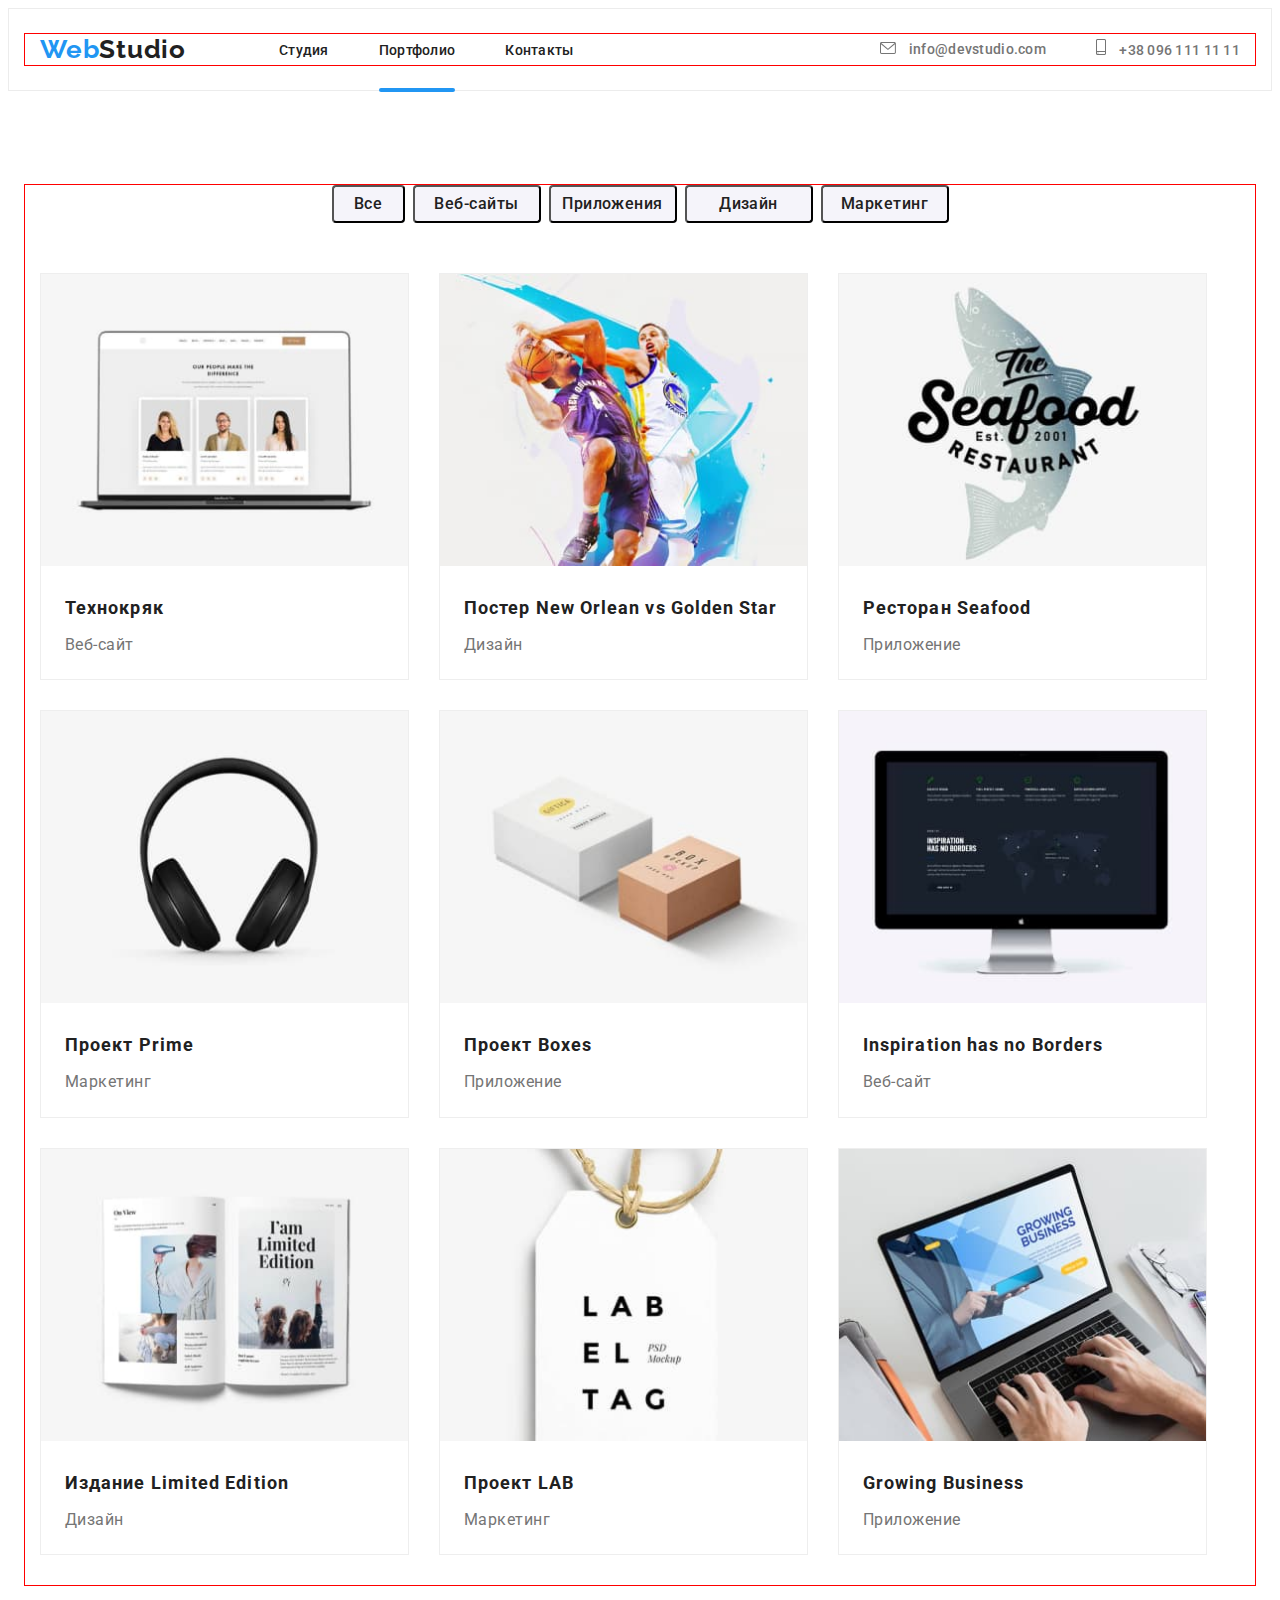
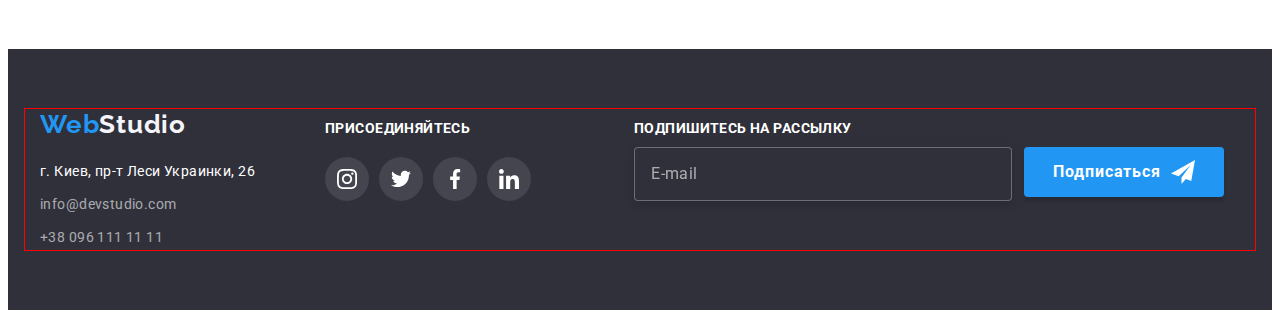
==== portfolio.html @ cf658482 "hw-8 begin" ====
<!DOCTYPE html>
<html lang="en">
<head>
    <meta charset="UTF-8">
    <meta http-equiv="X-UA-Compatible" content="IE=edge">
    <meta name="viewport" content="width=device-width, initial-scale=1.0">
    <link rel="preconnect" href="https://fonts.googleapis.com">
    <link rel="preconnect" href="https://fonts.gstatic.com" crossorigin>
    <link href="https://fonts.googleapis.com/css2?family=Raleway:wght@700&family=Roboto:wght@400;500;700;900&display=swap"
        rel="stylesheet" />
    <title>Document</title>
    <link rel="stylesheet" href="https://cdnjs.cloudflare.com/ajax/libs/modern-normalize/1.1.0/modern-normalize.min.css"
    integrity="sha512-wpPYUAdjBVSE4KJnH1VR1HeZfpl1ub8YT/NKx4PuQ5NmX2tKuGu6U/JRp5y+Y8XG2tV+wKQpNHVUX03MfMFn9Q=="
    crossorigin="anonymous" referrerpolicy="no-referrer" />
    <link rel="stylesheet" href="./css/styles.css">
    <link rel="stylesheet" href="./css/main.min.css"/>
</head>
<body>
<header class="header">
    <div class="container">
        <nav class="nav">
            <a href="" class="logo nav__logo link">Web<span class="logo__accent">Studio</span></a>
            <ul class="nav__list list">
                <li class="nav__item">
                    <a href="./index.html" class="nav__link link">Студия</a>
                </li>
                <li class="nav__item">
                    <a href="" class="nav__link current link">Портфолио</a>
                </li>
                <li class="nav__item">
                    <a href="" class="nav__link link">Контакты</a>
                </li>
            </ul>
        </nav>
        <div class="connect">
            <ul class="connect__list list">
                <li class="connect__item">
                    <a href="mailto:info@devstudio.com" class="connect__link link">
                        <svg class="connect__mail" width="16" height="12">
                            <use href="./images/symbol-defs.svg#icon-envelope"></use>
                        </svg>
                        info@devstudio.com
                    </a>
                </li>
                <li class="connect__item">
                    <a href="tel:+380961111111" class="connect__link link">
                        <svg class="connect__tel" width="10" height="16">
                            <use href="./images/symbol-defs.svg#icon-smartphone"></use>
                        </svg>
                        +38 096 111 11 11
                    </a>
                </li>
            </ul>
        </div>
    </div>
</header>
<main>
   <section class="portf">
       <div class="container">
       <ul class="portfolio-list-btn list">
        <li class="portfolio-item-btn">
            <button type="button" class="portfolio-btn-all btn">Все</button>
        </li>
        <li class="portfolio-item-btn">
            <button type="button" class="portfolio-btn btn">Веб-сайты</button>
        </li>
        <li class="portfolio-item-btn">
            <button type="button" class="portfolio-btn btn">Приложения</button>
        </li>
        <li class="portfolio-item-btn">
            <button type="button" class="portfolio-btn btn">Дизайн</button>
        </li>
        <li class="portfolio-item-btn">
            <button type="button" class="portfolio-btn btn">Маркетинг</button>
        </li>
       </ul>
       <ul class="portfolio-list list">
          <li class="portfolio-item">
            <div class="portfolio-top-wrap">
              <a href="./images/img_7.jpg">
                  <img src="./images/img_7.jpg" alt="Изображение людей на ноутбуке" width="367"/>
              </a>
              <p class="portfolio-top-text">
                Ресурс предлагает комплексные 
                предложения с разным уровнем
                функционала и сервисов. Все это 
                позволит посетителю получить
                исчерпывающие сведения 
                о компании или частном лице.
              </p>
            </div>
              <div class="portf-bottom-title">
              <h2 class="portfolio-text">Технокряк</h2>
              <p class="portfolio-bottom-text bottom-text">Веб-сайт</p>
            </div>
          </li>
          <li class="portfolio-item">
            <div class="portfolio-top-wrap">
              <a href="./images/img_8.jpg">
                  <img src="./images/img_8.jpg" alt="Баскетболисты в полете" width="367" />
              </a>
            <p class="portfolio-top-text">
                Ресурс предлагает комплексные
                предложения с разным уровнем
                функционала и сервисов. Все это
                позволит посетителю получить
                исчерпывающие сведения
                о компании или частном лице.
            </p>
            </div>
              <div class="portf-bottom-title">
              <h2 class="portfolio-text text">Постер New Orlean vs Golden Star</h2>
              <p class="portfolio-bottom-text bottom-text">Дизайн</p>
              </div>
          </li>
        <li class="portfolio-item">
            <div class="portfolio-top-wrap">
            <a href="./images/img_9.jpg">
                <img src="./images/img_9.jpg" alt="Логотип ресторана" width="367" />
            </a>
            <p class="portfolio-top-text">
                Ресурс предлагает комплексные
                предложения с разным уровнем
                функционала и сервисов. Все это
                позволит посетителю получить
                исчерпывающие сведения
                о компании или частном лице.
            </p>
            </div>
            <div class="portf-bottom-title">
            <h2 class="portfolio-text text">Ресторан Seafood</h2>
            <p class="portfolio-bottom-text bottom-text">Приложение</p>
            </div>
        </li>
        <li class="portfolio-item">
            <div class="portfolio-top-wrap">
            <a href="./images/img_10.jpg">
                <img src="./images/img_10.jpg" alt="Черные наушники" width="367" />
            </a>
            <p class="portfolio-top-text">
                Ресурс предлагает комплексные
                предложения с разным уровнем
                функционала и сервисов. Все это
                позволит посетителю получить
                исчерпывающие сведения
                о компании или частном лице.
            </p>
            </div>
            <div class="portf-bottom-title">
            <h2 class="portfolio-text text">Проект Prime</h2>
            <p class="portfolio-bottom-text bottom-text">Маркетинг</p>
            </div>
        </li>
        <li class="portfolio-item">
            <div class="portfolio-top-wrap">
            <a href="./images/img_11.jpg">
                <img src="./images/img_11.jpg" alt="Две коробки" width="367" />
            </a>
            <p class="portfolio-top-text">
                Ресурс предлагает комплексные
                предложения с разным уровнем
                функционала и сервисов. Все это
                позволит посетителю получить
                исчерпывающие сведения
                о компании или частном лице.
            </p>
            </div>
            <div class="portf-bottom-title">
            <h2 class="portfolio-text text">Проект Boxes</h2>
            <p class="portfolio-bottom-text bottom-text">Приложение</p>
            </div>
        </li>
        <li class="portfolio-item">
            <div class="portfolio-top-wrap">
            <a href="./images/img_12.jpg">
                <img src="./images/img_12.jpg" alt="Включенный монитор компьютера" width="367" />
            </a>
            <p class="portfolio-top-text">
                Ресурс предлагает комплексные
                предложения с разным уровнем
                функционала и сервисов. Все это
                позволит посетителю получить
                исчерпывающие сведения
                о компании или частном лице.
            </p>
            </div>
            <div class="portf-bottom-title">
            <h2 class="portfolio-text text">Inspiration has no Borders</h2>
            <p class="portfolio-bottom-text bottom-text">Веб-сайт</p>
            </div>
        </li>
        <li class="portfolio-item">
            <div class="portfolio-top-wrap">
            <a href="./images/img_13.jpg">
                <img src="./images/img_13.jpg" alt="Открытый журнал" width="367" />
            </a>
            <p class="portfolio-top-text">
                Ресурс предлагает комплексные
                предложения с разным уровнем
                функционала и сервисов. Все это
                позволит посетителю получить
                исчерпывающие сведения
                о компании или частном лице.
            </p>
            </div>
            <div class="portf-bottom-title">
            <h2 class="portfolio-text text">Издание Limited Edition</h2>
            <p class="portfolio-bottom-text bottom-text">Дизайн</p>
            </div>
        </li>
        <li class="portfolio-item">
            <div class="portfolio-top-wrap">
            <a href="./images/img_14.jpg">
                <img src="./images/img_14.jpg" alt="Белый стикер" width="367" />
            </a>
            <p class="portfolio-top-text">
                Ресурс предлагает комплексные
                предложения с разным уровнем
                функционала и сервисов. Все это
                позволит посетителю получить
                исчерпывающие сведения
                о компании или частном лице.
            </p>
            </div>
            <div class="portf-bottom-title">
            <h2 class="portfolio-text text">Проект LAB</h2>
            <p class="portfolio-bottom-text bottom-text">Маркетинг</p>
            </div>
        </li>
        <li class="portfolio-item">
            <div class="portfolio-top-wrap">
            <a href="./images/img_15.jpg">
                <img src="./images/img_15.jpg" alt="Человек работает на ноутбуке" width="367" />
            </a>
            <p class="portfolio-top-text">
                Ресурс предлагает комплексные
                предложения с разным уровнем
                функционала и сервисов. Все это
                позволит посетителю получить
                исчерпывающие сведения
                о компании или частном лице.
            </p>
            </div>
            <div class="portf-bottom-title">
            <h2 class="portfolio-text text">Growing Business</h2>
            <p class="portfolio-bottom-text bottom-text">Приложение</p>
            </div>
        </li>
       </ul>
    </div>
   </section>
   </main>
<footer class="footer">
    <div class="container footer-box">
        <div class="">
            <p><a href="" class="footer-logo link">Web<span class="footer-logo-accent">Studio</span></a></p>
            <address>
                <ul class="footer-list list">
                    <li class="item-footer-adress"><a href="https://goo.gl/maps/q3abTTobCWLt5fVt5" target="_blank"
                            rel="noopener nofollow noreferrer" class="footer-adress link">г. Киев, пр-т Леси Украинки,
                            26</a></li>
                    <li class="item-footer-mail"><a href="mailto:info@devstudio.com"
                            class="footer-mail link">info@devstudio.com</a></li>
                    <li class="item-footer-mail"><a href="tel:+380961111111" class="footer-tel link">+38 096 111 11
                            11</a></li>
                </ul>
            </address>
         </div>
        <div class="footer-connect">
            <p class="connect-title">Присоединяйтесь</p>
            <ul class="connect-soc-list list">
                <li class="connect-soc-item">
                    <a href="" class="connect-soc-link link">
                        <svg class="connect-soc-icon" width="20" height="20">
                            <use href="./images/symbol-defs.svg#icon-instagram"></use>
                        </svg>
                    </a>
                </li>
                <li class="connect-soc-item">
                    <a href="" class="connect-soc-link link">
                        <svg class="connect-soc-icon" width="20" height="20">
                            <use href="./images/symbol-defs.svg#icon-twitter"></use>
                        </svg>
                    </a>
                </li>
                <li class="connect-soc-item">
                    <a href="" class="connect-soc-link link">
                        <svg class="connect-soc-icon" width="20" height="20">
                            <use href="./images/symbol-defs.svg#icon-facebook"></use>
                        </svg>
                    </a>
                </li>
                <li class="connect-soc-item">
                    <a href="" class="connect-soc-link link">
                        <svg class="connect-soc-icon" width="20" height="20">
                            <use href="./images/symbol-defs.svg#icon-linkedin"></use>
                        </svg>
                    </a>
                </li>
            </ul>
        </div>
        <div class="footer-mailing">
            <p class="footer-mailing-title">Подпишитесь на рассылку</p>
            <div class="footer-mailing-input">
                <input type="email" name="user-email" class="footer-input" placeholder="E-mail" required />
                <button type="submit" class="footer-btn">
                    Подписаться
                    <svg class="footer-send-icon" width="24" height="24">
                        <use href="./images/symbol-defs.svg#icon-icon-send"></use>
                    </svg>
                </button>
            </div>
        </div>
</footer>
</body>
</html>
---- css/styles.css ----
/*-----------------HEADER---------------*/








/*-----------------HERO---------------*/





/*-----------------PEC---------------*/



/*-----------------WORK---------------*/




/*-----------------TEAM---------------*/



/*-----------------FOOTER---------------*/


/*-----------------PORTFOLIO---------------*/




/*-----------------CLIENTS---------------*/



/*-----------------BACKDROP---------------*/
---- css/main.min.css ----
:root{--accent-color: #2196F3;--accent-background-color: #2F303A;--timing-function: cubic-bezier(0.4, 0, 0.2, 1)}p,h1,h2,h3,h4,h5,h6{margin:0}ul,ol{margin:0;padding-left:0}button{cursor:pointer}body{font-family:"Roboto",sans-serif;background-color:#fff}.list{list-style:none}.link{text-decoration:none}.visually-hidden{position:absolute;white-space:nowrap;width:1px;height:1px;overflow:hidden;border:0;padding:0;clip:rect(0 0 0 0);clip-path:inset(50%);margin:-1px}.container{width:1200px;margin:0 auto;padding-left:15px;padding-right:15px;outline:1px solid red}.title{font-weight:700;font-size:36px;line-height:1.16;text-align:center;letter-spacing:.03em;color:#212121}.btn{font-family:inherit;font-weight:500;font-size:16px;line-height:1.62;text-align:center;letter-spacing:.03em;cursor:pointer}.bottom-text{font-weight:400;letter-spacing:.03em;color:#757575}.soc__list{display:flex;justify-content:center}.soc__item{width:44px;height:44px;margin-right:10px}.soc__item:last-child{margin-right:0px}.soc__link{width:100%;height:100%;background-color:#fff;border-radius:50%;display:flex;align-items:center;justify-content:center;transition-property:background-color;transition-duration:250ms;transition-timing-function:var(--timing-function);transition-delay:0}.soc__icon{fill:#afb1b8;transition-property:fill;transition-duration:250ms;transition-timing-function:var(--timing-function);transition-delay:0}.soc__link:hover,.soc__link:focus{background-color:#2196f3}.soc__link:hover .soc__icon,.soc__link:focus .soc__icon{fill:#fff}.backdrop{width:100%;height:100%;position:fixed;top:0;background-color:rgba(25,38,28,.4);transition:opacity 500ms,visibility 500ms}.backdrop.is-hidden .modal{transform:translate(-50%, -50%) scale(0) rotate(180deg)}.modal{width:528px;min-height:581px;background:#fff;box-shadow:0px 1px 3px rgba(0,0,0,.12),0px 1px 1px rgba(0,0,0,.14),0px 2px 1px rgba(0,0,0,.2);border-radius:4px;position:absolute;left:50%;top:50%;transform:translate(-50%, -50%) scale(1) rotate(0);transition:transform 500ms;padding:40px}.modal-close-btn{width:30px;height:30px;background-color:rgba(0,0,0,0);border:1px solid #999;border-radius:50%;position:absolute;top:8px;right:8px;display:flex;align-items:center;justify-content:center;padding:0}.modal-btn-icon:hover{fill:#2196f3}.is-hidden{visibility:hidden;opacity:0;pointer-events:none}.no-scroll{overflow:hidden}.modal-title{font-weight:700;font-size:20px;line-height:1.15;text-align:center;letter-spacing:.03em;color:#212121;margin-bottom:12px}.modal-input{width:100%;height:40px;border:1px solid rgba(33,33,33,.2);border-radius:4px;cursor:pointer;padding-left:42px;transition-property:border-color;transition-duration:250ms;transition-timing-function:var(--timing-function);transition-delay:0}.modal-field{margin-bottom:10px}.modal-input:hover,.modal-input:focus{border-color:#2196f3}.input-wrap{position:relative}.modal-icon{position:absolute;left:12px;top:50%;transform:translateY(-50%);transition-property:fill;transition-duration:250ms;transition-timing-function:var(--timing-function);transition-delay:0}.modal-icon:hover,.modal-icon:focus{fill:#2196f3}.modal-input:hover+.modal-icon,.modal-input:focus+.modal-icon{fill:#2196f3}.modal-label{font-weight:400;font-size:12px;line-height:1.16;letter-spacing:.01em;color:#757575;margin-bottom:4px;display:block}.modal-text{width:100%;height:120px;border:1px solid rgba(33,33,33,.2);border-radius:4px;resize:none;margin-bottom:4px;cursor:pointer;padding-top:12px;padding-left:16px;transition-property:border-color;transition-duration:250ms;transition-timing-function:var(--timing-function);transition-delay:0}.modal-text:hover,.modal-text:focus{border-color:#2196f3}.modal-text::placeholder{font-weight:400;font-size:12px;line-height:1.16;letter-spacing:.01em;color:rgba(117,117,117,.5)}.modal-field-check{margin-top:10px}.check-text{font-family:"Roboto";font-style:normal;font-weight:400;font-size:14px;line-height:1.71;letter-spacing:.03em;color:#757575;display:flex;justify-content:center;align-items:center;margin-top:10px}.check-text span{width:16px;height:15px;border:2px solid #212121;border-radius:3px;margin-right:7px;display:flex;align-items:center;justify-content:center}.check-icon{fill:rgba(0,0,0,0)}.modal-check:checked+.check-text span{background-color:var(--accent-color);border:none}.modal-check:checked+.check-text .check-icon{fill:#fff}.checkbox-link{margin-left:5px;color:var(--accent-color)}.modal-btn{width:200px;height:50px;font-weight:700;font-size:16px;line-height:30px;display:flex;justify-content:center;align-items:center;text-align:center;letter-spacing:.06em;color:#fff;background:#2196f3;box-shadow:0px 4px 4px rgba(0,0,0,.15);border-radius:4px;border:none;cursor:pointer;margin-left:125px;margin-top:30px;transition-property:background,box-shadow,border-radius;transition-duration:250ms;transition-timing-function:var(--timing-function);transition-delay:0}.modal-btn:hover,.modal-btn:focus{background:#188ce8;box-shadow:0px 4px 4px rgba(0,0,0,.15);border-radius:4px}.header{background-color:#fff;padding-top:25px;padding-bottom:25px;border:1px solid #ececec}.header .container{display:flex;align-items:center}.nav{display:flex;align-items:center}.nav__list{display:flex}.connect__list{display:flex}.nav__logo{font-family:"Raleway";font-weight:700;font-size:26px;line-height:1.19;letter-spacing:.03em;color:var(--accent-color);margin-right:93px}.logo__accent{color:#212121}.nav__link{font-weight:500;font-size:14px;line-height:1.14;letter-spacing:.02em;color:#212121;position:relative;transition-property:color;transition-duration:250ms;transition-timing-function:var(--timing-function);transition-delay:0}.nav__link.current::after{content:"";position:absolute;width:100%;height:4px;background-color:var(--accent-color);border-radius:2px;left:0;bottom:-34px}.nav__item:not(:last-child){margin-right:50px}.nav__item{transition-property:fill;transition-duration:250ms;transition-timing-function:var(--timing-function);transition-delay:0}.connect__item:not(:last-child){margin-right:50px}.connect__item{justify-content:center;transition-property:fill;transition-duration:250ms;transition-timing-function:var(--timing-function);transition-delay:0}.connect{margin-left:auto}.connect__link{font-weight:500;font-size:14px;line-height:1.14;letter-spacing:.02em;color:#757575;transition-property:color;transition-duration:250ms;transition-timing-function:var(--timing-function);transition-delay:0}.connect__mail{fill:currentColor}.connect__tel{fill:currentColor}.nav__link:hover,.nav__link:focus{color:var(--accent-color)}.connect__mail:hover,.connect__mail:focus{color:var(--accent-color)}.nav__item:hover .connect__mail,.nav__item:focus .connect__mail{fill:var(--accent-color)}.connect__link:hover,.connect__link:focus{color:var(--accent-color)}.nav__item:hover .connect__tel,.nav__item:focus .connect__tel{fill:var(--accent-color)}.connect__mail{width:16px;height:12px;background-color:#fff;display:inline-block;justify-content:center;align-items:center;margin-right:10px;transition-property:fill;transition-duration:250ms;transition-timing-function:var(--timing-function);transition-delay:0}.connect__tel{width:10px;height:16px;background-color:#fff;display:inline-block;justify-content:center;align-items:center;margin-right:10px;transition-property:fill;transition-duration:250ms;transition-timing-function:var(--timing-function);transition-delay:0}.hero{background-color:var(--accent-background-color);background-image:linear-gradient(rgba(47, 48, 58, 0.4), rgba(47, 48, 58, 0.4)),url(../images/hero-bg.jpg);background-repeat:no-repeat;background-position:center;background-size:cover;padding-top:200px;padding-bottom:210px;align-items:center;justify-content:center}.hero-title{font-weight:900;font-size:44px;line-height:1.36;text-align:center;letter-spacing:.06em;text-transform:uppercase;width:696px;color:#fff;margin:0 auto}.hero-btn{width:200px;height:50px;font-family:inherit;font-weight:700;font-size:16px;line-height:1.87;display:flex;justify-content:center;align-items:center;text-align:center;letter-spacing:.06em;color:#fff;background:#2196f3;box-shadow:0px 4px 4px rgba(0,0,0,.15);border-radius:4px;cursor:pointer;margin-top:30px;margin-left:500px;transition-property:background,box-shadow,border-radius;transition-duration:250ms;transition-timing-function:var(--timing-function);transition-delay:0}.hero-btn:hover,.hero-btn:focus{background:#188ce8;box-shadow:0px 4px 4px rgba(0,0,0,.15);border-radius:4px}.pec-text{font-weight:700;font-size:14px;line-height:1.14;letter-spacing:.03em;text-transform:uppercase;color:var(--contet-title-color)}.pec{padding-top:94px;padding-bottom:47px}.pec-list{display:flex}.pec-bottom-text{font-size:14px;line-height:1.71;padding-top:10px}.pec-item:not(:last-child){margin-right:30px}.pec-item::before{display:block;content:"";height:120px;outline:1px solid red;background:#f5f4fa;border-radius:4px;background-repeat:no-repeat;background-position:center;margin-bottom:30px}.pec-icon-antenna::before{background-image:url(../images/antenna-pec.svg)}.pec-icon-clock::before{background-image:url(../images/clock-pec.svg)}.pec-icon-diagram::before{background-image:url(../images/diagram-pec.svg)}.pec-icon-astronaut::before{background-image:url(../images/astronaut-pec.svg)}.bottom-text{width:270px}.work{padding-top:47px;padding-bottom:94px}.work-list{margin-top:50px;display:flex}.work-item:not(:last-child){margin-right:30px}.work-img-text{position:relative;overflow:hidden;width:100%}.work-bottom-text{position:absolute;width:100%;height:70px;bottom:4px;font-weight:700;font-size:14px;line-height:1,14;text-align:center;letter-spacing:.03em;text-transform:uppercase;padding-top:27px;padding-bottom:27px;color:#fff;background-color:rgba(47,48,58,.8)}.team{background-color:#f5f4fa;padding-top:94px;padding-bottom:94px}.team__title{margin-bottom:50px}.team__list{display:flex;margin-left:-30px}.team__item{flex-basis:calc(25% - 30px);margin-left:30px;background-color:#fff;box-shadow:0px 1px 3px rgba(0,0,0,.12),0px 1px 1px rgba(0,0,0,.14),0px 2px 1px rgba(0,0,0,.2);border-radius:0px 0px 4px 4px}.managers{padding-top:30px;padding-bottom:30px}.managers__name{font-weight:500;font-size:16px;line-height:1.18;text-align:center;letter-spacing:.03em;color:#212121}.managers__position{font-weight:400;letter-spacing:.03em;color:#757575;font-size:16px;line-height:1.18;text-align:center;margin-top:10px;margin-bottom:16px}.footer{background-color:var(--accent-background-color);font-style:normal;padding-top:60px;padding-bottom:60px;display:flex}.footer-box{display:inline-flex}.footer-connect{margin-left:70px;margin-top:12px}.footer-logo{font-family:"Raleway";font-weight:700;font-size:26px;line-height:1.19;letter-spacing:.03em;color:var(--accent-color)}.footer-list{margin-top:20px}.footer-adress{font-style:normal;font-weight:400;font-size:14px;line-height:1.71;letter-spacing:.03em;margin-bottom:9px;color:#fff;transition-property:color;transition-duration:250ms;transition-timing-function:var(--timing-function);transition-delay:0}.footer-adress:hover,.footer-adress:focus{color:var(--accent-color)}.footer-mail{font-style:normal;font-weight:400;font-size:14px;line-height:1.71;letter-spacing:.03em;color:rgba(255,255,255,.6);transition-property:color;transition-duration:250ms;transition-timing-function:var(--timing-function);transition-delay:0}.footer-mail:hover,.footer-mail:focus{color:var(--accent-color)}.footer-tel{font-style:normal;font-weight:400;font-size:14px;line-height:1.71;letter-spacing:.03em;color:rgba(255,255,255,.6);transition-property:color;transition-duration:250ms;transition-timing-function:var(--timing-function);transition-delay:0}.footer-tel:hover,.footer-tel:focus{color:var(--accent-color)}.footer-logo-accent{color:#f5f4fa}.item-footer-mail{margin-top:9px}.item-footer-tel{margin-top:9px}.connect-soc-list{display:flex}.connect-soc-item{width:44px;height:44px;margin-right:10px}.connect-soc-item:last-child{margin-right:10px}.connect-soc-link{width:100%;height:100%;background-color:rgba(255,255,255,.1);border-radius:50%;display:flex;align-items:center;justify-content:center;transition-property:background-color;transition-duration:250ms;transition-timing-function:var(--timing-function);transition-delay:0}.connect-soc-link:hover,.connect-soc-link:focus{background-color:#2196f3}.connect-soc-link:hover .connect-soc-icon,.connect-soc-link:hover .connect-soc-icon,.connect-soc-link:focus .connect-soc-icon,.connect-soc-link:focus .connect-soc-icon{fill:#fff}.connect-soc-icon{fill:#fff;transition-property:fill;transition-duration:250ms;transition-timing-function:var(--timing-function);transition-delay:0}.connect-soc{padding-top:72px;padding-bottom:100px}.connect-soc-list{margin-top:20px}.connect-title{font-weight:700;font-size:14px;line-height:1.14;letter-spacing:.03em;text-transform:uppercase;color:#fff}.footer-mailing{padding-top:12px;padding-left:93px}.footer-mailing-title{font-style:normal;font-weight:700;font-size:14px;line-height:1.14;letter-spacing:.03em;text-transform:uppercase;color:#fff}.footer-mailing-input{display:flex}.footer-input{width:358px;height:50px;border:1px solid rgba(255,255,255,.3);filter:drop-shadow(0px 4px 4px rgba(0, 0, 0, 0.15));border-radius:4px;color:#fff;margin-top:10px;padding-left:16px;background-color:#2f303a;cursor:pointer}.footer-input::placeholder{font-family:"Roboto";font-style:normal;font-weight:400;font-size:16px;line-height:1.25;display:flex;align-items:center;letter-spacing:.03em;color:rgba(255,255,255,.6)}.footer-btn{width:200px;height:50px;background:#2196f3;box-shadow:0px 4px 4px rgba(0,0,0,.15);border-radius:4px;border:none;margin-top:10px;margin-left:12px;font-family:"Roboto";font-style:normal;font-weight:700;font-size:16px;line-height:1.88;display:flex;align-items:center;text-align:center;justify-content:center;letter-spacing:.06em;color:#fff;transition-property:background,box-shadow,border-radius;transition-duration:250ms;transition-timing-function:var(--timing-function);transition-delay:0}.footer-btn:hover,.footer-btn:focus{background:#188ce8;box-shadow:0px 4px 4px rgba(0,0,0,.15);border-radius:4px}.footer-send-icon{margin-left:10px}.portf{padding-top:94px;padding-bottom:94px}.portfolio-list-btn{display:flex;justify-content:center}.portfolio-item-btn:not(:last-child){margin-right:8px}.portfolio-list{margin-top:50px}.portfolio-list{display:flex;flex-wrap:wrap;margin-left:-30px;margin-bottom:-30px}.portfolio-item{background:#fff;border:1px solid #eee;flex-basis:calc(11.1111111111% - 30px);margin-left:30px;margin-bottom:30px;transition-property:box-shadow;transition-duration:250ms;transition-timing-function:var(--timing-function);transition-delay:0}.portfolio-top-wrap{position:relative;overflow:hidden}.portfolio-top-text{position:absolute;top:0%;font-style:normal;font-weight:400;font-size:18px;line-height:1.55;height:100%;letter-spacing:.03em;color:#fff;background-color:rgba(33,150,243,.9);padding-top:63px;padding-right:24px;padding-bottom:63px;padding-left:24px;transition-property:transform;transition-duration:250ms;transition-timing-function:var(--timing-function);transition-delay:0;transform:translateY(100%);transition:transform 250ms cubic-bezier(0.4, 0, 0.2, 1)}.portfolio-item:hover .portfolio-top-text{transform:translateY(0)}.portfolio-btn{color:#212121;width:128px;height:38px;background-color:#f5f4fa;border-radius:4px;transition-property:color,background-color,box-shadow;transition-duration:250ms;transition-timing-function:var(--timing-function)}.portfolio-btn:hover,.portfolio-btn:focus{color:#fff;background-color:#2196f3;box-shadow:0px 3px 1px rgba(0,0,0,.1),0px 1px 2px rgba(0,0,0,.08),0px 2px 2px rgba(0,0,0,.12)}.portfolio-btn-all:hover,.portfolio-btn-all:focus{color:#fff;background-color:#2196f3;box-shadow:0px 3px 1px rgba(0,0,0,.1),0px 1px 2px rgba(0,0,0,.08),0px 2px 2px rgba(0,0,0,.12)}.portfolio-btn-all{color:#212121;background-color:#f5f4fa;border-radius:4px;width:73px;height:38px;transition-property:color,background-color,box-shadow;transition-duration:250ms;transition-timing-function:var(--timing-function);transition-delay:0}.portfolio-text{font-weight:700;font-size:18px;line-height:2;letter-spacing:.06em;color:#212121}.portfolio-bottom-text{font-size:16px;line-height:1.87;margin-top:4px}.portf-bottom-title{padding-top:20px;padding-right:24px;padding-bottom:20px;padding-left:24px}.portfolio-item:hover,.portfolio-item:focus{box-shadow:0px 1px 1px rgba(0,0,0,.12),0px 4px 4px rgba(0,0,0,.06),1px 4px 6px rgba(0,0,0,.16)}.clients{padding-top:94px;padding-bottom:94px}.clients-list{margin-top:50px;display:flex;justify-content:center}.clients-item:not(:last-child){margin-right:30px}.clients-link{width:170px;height:92px;border:1px solid #afb1b8;border-radius:4px background-color #fff;display:flex;align-items:center;justify-content:center;transition-property:border;transition-duration:250ms;transition-timing-function:var(--timing-function);transition-delay:0}.clients-link:hover,.clients-link:focus{border:1px solid #2196f3}.clients-link:hover .clients-icon,.clients-link:hover .clients-icon,.clients-link:focus .clients-icon,.clients-link:focus .clients-icon{fill:#2196f3}.clients-icon{fill:#afb1b8;transition-property:fill;transition-duration:250ms;transition-timing-function:var(--timing-function);transition-delay:0}/*# sourceMappingURL=main.min.css.map */
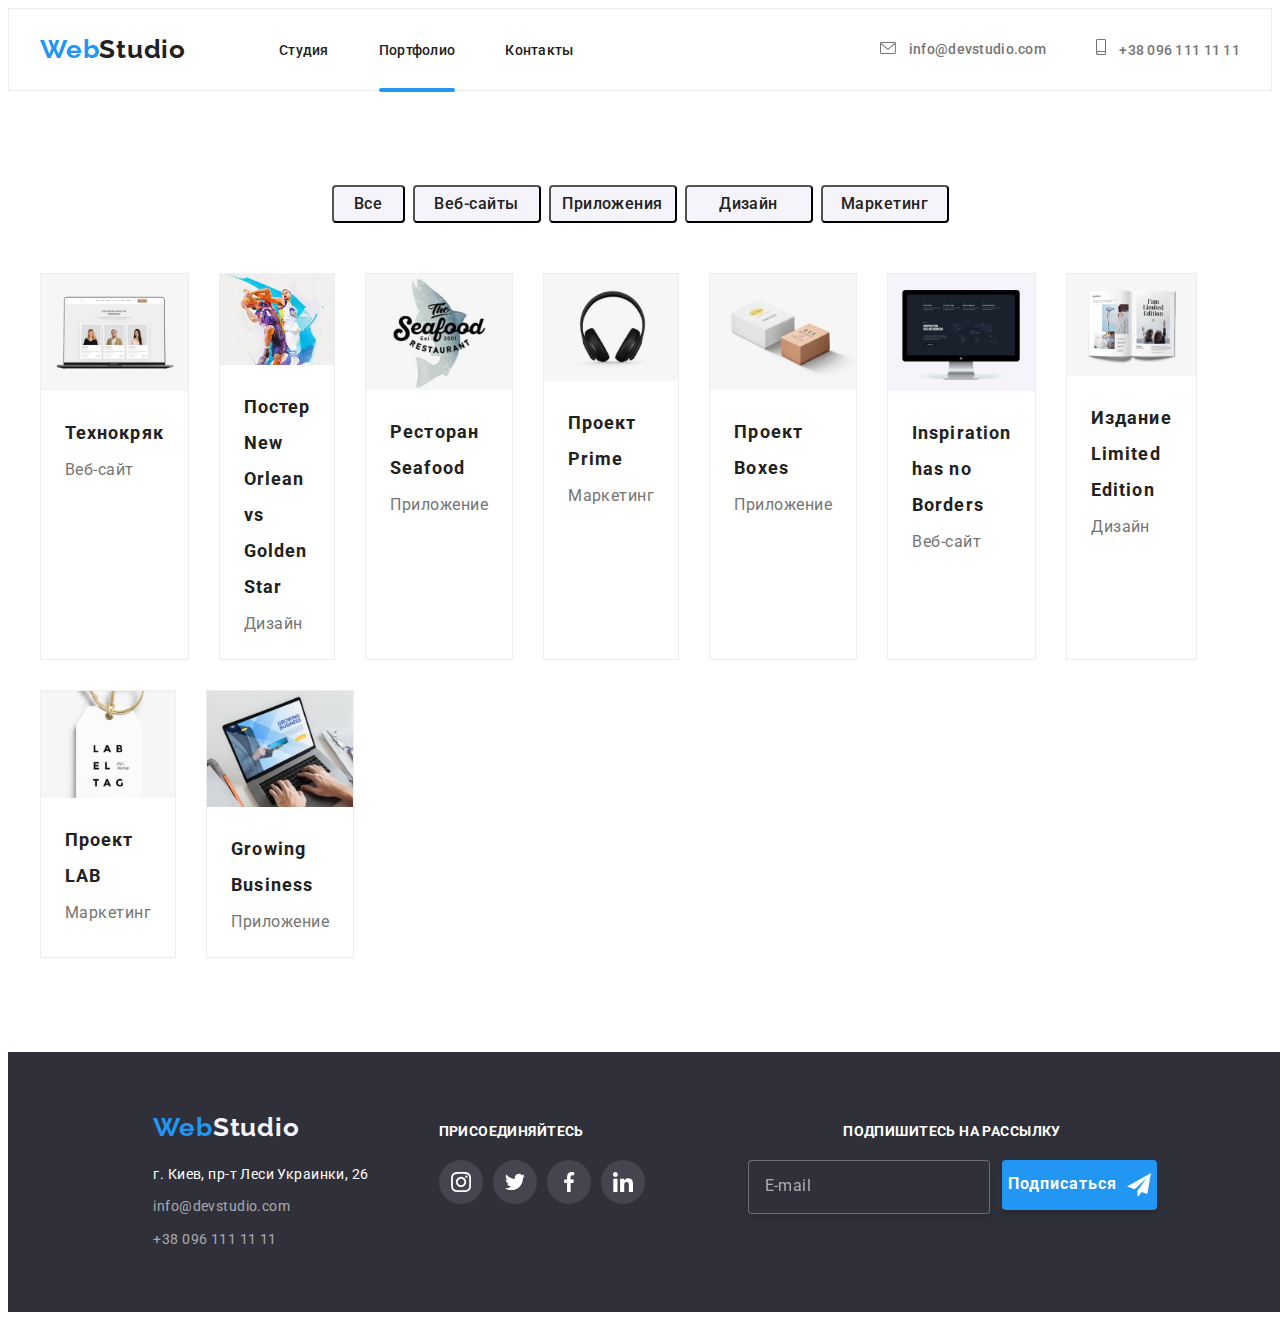
==== commit a935cc18: "hw-8 section "footer" 20%" ====
--- a/portfolio.html
+++ b/portfolio.html
@@ -1,19 +1,21 @@
 <!DOCTYPE html>
 <html lang="en">
+
 <head>
     <meta charset="UTF-8">
     <meta http-equiv="X-UA-Compatible" content="IE=edge">
     <meta name="viewport" content="width=device-width, initial-scale=1.0">
     <link rel="preconnect" href="https://fonts.googleapis.com">
     <link rel="preconnect" href="https://fonts.gstatic.com" crossorigin>
-    <link href="https://fonts.googleapis.com/css2?family=Raleway:wght@700&family=Roboto:wght@400;500;700;900&display=swap"
+    <link
+        href="https://fonts.googleapis.com/css2?family=Raleway:wght@700&family=Roboto:wght@400;500;700;900&display=swap"
         rel="stylesheet" />
     <title>Document</title>
     <link rel="stylesheet" href="https://cdnjs.cloudflare.com/ajax/libs/modern-normalize/1.1.0/modern-normalize.min.css"
-    integrity="sha512-wpPYUAdjBVSE4KJnH1VR1HeZfpl1ub8YT/NKx4PuQ5NmX2tKuGu6U/JRp5y+Y8XG2tV+wKQpNHVUX03MfMFn9Q=="
-    crossorigin="anonymous" referrerpolicy="no-referrer" />
+        integrity="sha512-wpPYUAdjBVSE4KJnH1VR1HeZfpl1ub8YT/NKx4PuQ5NmX2tKuGu6U/JRp5y+Y8XG2tV+wKQpNHVUX03MfMFn9Q=="
+        crossorigin="anonymous" referrerpolicy="no-referrer" />
     <link rel="stylesheet" href="./css/styles.css">
-    <link rel="stylesheet" href="./css/main.min.css"/>
+    <link rel="stylesheet" href="./css/main.min.css" />
 </head>
 <body>
 <header class="header">
@@ -312,5 +314,11 @@
             </div>
         </div>
 </footer>
+<script src="https://unpkg.com/aos@2.3.1/dist/aos.js"></script>
+<script>
+    AOS.init();
+</script>
+<script src="./js/modal.js"></script>
+<script src="./js/menu.js"></script>
 </body>
 </html>--- a/css/main.min.css
+++ b/css/main.min.css
@@ -1 +1 @@
-:root{--accent-color: #2196F3;--accent-background-color: #2F303A;--timing-function: cubic-bezier(0.4, 0, 0.2, 1)}p,h1,h2,h3,h4,h5,h6{margin:0}ul,ol{margin:0;padding-left:0}button{cursor:pointer}body{font-family:"Roboto",sans-serif;background-color:#fff}.list{list-style:none}.link{text-decoration:none}.visually-hidden{position:absolute;white-space:nowrap;width:1px;height:1px;overflow:hidden;border:0;padding:0;clip:rect(0 0 0 0);clip-path:inset(50%);margin:-1px}.container{width:1200px;margin:0 auto;padding-left:15px;padding-right:15px;outline:1px solid red}.title{font-weight:700;font-size:36px;line-height:1.16;text-align:center;letter-spacing:.03em;color:#212121}.btn{font-family:inherit;font-weight:500;font-size:16px;line-height:1.62;text-align:center;letter-spacing:.03em;cursor:pointer}.bottom-text{font-weight:400;letter-spacing:.03em;color:#757575}.soc__list{display:flex;justify-content:center}.soc__item{width:44px;height:44px;margin-right:10px}.soc__item:last-child{margin-right:0px}.soc__link{width:100%;height:100%;background-color:#fff;border-radius:50%;display:flex;align-items:center;justify-content:center;transition-property:background-color;transition-duration:250ms;transition-timing-function:var(--timing-function);transition-delay:0}.soc__icon{fill:#afb1b8;transition-property:fill;transition-duration:250ms;transition-timing-function:var(--timing-function);transition-delay:0}.soc__link:hover,.soc__link:focus{background-color:#2196f3}.soc__link:hover .soc__icon,.soc__link:focus .soc__icon{fill:#fff}.backdrop{width:100%;height:100%;position:fixed;top:0;background-color:rgba(25,38,28,.4);transition:opacity 500ms,visibility 500ms}.backdrop.is-hidden .modal{transform:translate(-50%, -50%) scale(0) rotate(180deg)}.modal{width:528px;min-height:581px;background:#fff;box-shadow:0px 1px 3px rgba(0,0,0,.12),0px 1px 1px rgba(0,0,0,.14),0px 2px 1px rgba(0,0,0,.2);border-radius:4px;position:absolute;left:50%;top:50%;transform:translate(-50%, -50%) scale(1) rotate(0);transition:transform 500ms;padding:40px}.modal-close-btn{width:30px;height:30px;background-color:rgba(0,0,0,0);border:1px solid #999;border-radius:50%;position:absolute;top:8px;right:8px;display:flex;align-items:center;justify-content:center;padding:0}.modal-btn-icon:hover{fill:#2196f3}.is-hidden{visibility:hidden;opacity:0;pointer-events:none}.no-scroll{overflow:hidden}.modal-title{font-weight:700;font-size:20px;line-height:1.15;text-align:center;letter-spacing:.03em;color:#212121;margin-bottom:12px}.modal-input{width:100%;height:40px;border:1px solid rgba(33,33,33,.2);border-radius:4px;cursor:pointer;padding-left:42px;transition-property:border-color;transition-duration:250ms;transition-timing-function:var(--timing-function);transition-delay:0}.modal-field{margin-bottom:10px}.modal-input:hover,.modal-input:focus{border-color:#2196f3}.input-wrap{position:relative}.modal-icon{position:absolute;left:12px;top:50%;transform:translateY(-50%);transition-property:fill;transition-duration:250ms;transition-timing-function:var(--timing-function);transition-delay:0}.modal-icon:hover,.modal-icon:focus{fill:#2196f3}.modal-input:hover+.modal-icon,.modal-input:focus+.modal-icon{fill:#2196f3}.modal-label{font-weight:400;font-size:12px;line-height:1.16;letter-spacing:.01em;color:#757575;margin-bottom:4px;display:block}.modal-text{width:100%;height:120px;border:1px solid rgba(33,33,33,.2);border-radius:4px;resize:none;margin-bottom:4px;cursor:pointer;padding-top:12px;padding-left:16px;transition-property:border-color;transition-duration:250ms;transition-timing-function:var(--timing-function);transition-delay:0}.modal-text:hover,.modal-text:focus{border-color:#2196f3}.modal-text::placeholder{font-weight:400;font-size:12px;line-height:1.16;letter-spacing:.01em;color:rgba(117,117,117,.5)}.modal-field-check{margin-top:10px}.check-text{font-family:"Roboto";font-style:normal;font-weight:400;font-size:14px;line-height:1.71;letter-spacing:.03em;color:#757575;display:flex;justify-content:center;align-items:center;margin-top:10px}.check-text span{width:16px;height:15px;border:2px solid #212121;border-radius:3px;margin-right:7px;display:flex;align-items:center;justify-content:center}.check-icon{fill:rgba(0,0,0,0)}.modal-check:checked+.check-text span{background-color:var(--accent-color);border:none}.modal-check:checked+.check-text .check-icon{fill:#fff}.checkbox-link{margin-left:5px;color:var(--accent-color)}.modal-btn{width:200px;height:50px;font-weight:700;font-size:16px;line-height:30px;display:flex;justify-content:center;align-items:center;text-align:center;letter-spacing:.06em;color:#fff;background:#2196f3;box-shadow:0px 4px 4px rgba(0,0,0,.15);border-radius:4px;border:none;cursor:pointer;margin-left:125px;margin-top:30px;transition-property:background,box-shadow,border-radius;transition-duration:250ms;transition-timing-function:var(--timing-function);transition-delay:0}.modal-btn:hover,.modal-btn:focus{background:#188ce8;box-shadow:0px 4px 4px rgba(0,0,0,.15);border-radius:4px}.header{background-color:#fff;padding-top:25px;padding-bottom:25px;border:1px solid #ececec}.header .container{display:flex;align-items:center}.nav{display:flex;align-items:center}.nav__list{display:flex}.connect__list{display:flex}.nav__logo{font-family:"Raleway";font-weight:700;font-size:26px;line-height:1.19;letter-spacing:.03em;color:var(--accent-color);margin-right:93px}.logo__accent{color:#212121}.nav__link{font-weight:500;font-size:14px;line-height:1.14;letter-spacing:.02em;color:#212121;position:relative;transition-property:color;transition-duration:250ms;transition-timing-function:var(--timing-function);transition-delay:0}.nav__link.current::after{content:"";position:absolute;width:100%;height:4px;background-color:var(--accent-color);border-radius:2px;left:0;bottom:-34px}.nav__item:not(:last-child){margin-right:50px}.nav__item{transition-property:fill;transition-duration:250ms;transition-timing-function:var(--timing-function);transition-delay:0}.connect__item:not(:last-child){margin-right:50px}.connect__item{justify-content:center;transition-property:fill;transition-duration:250ms;transition-timing-function:var(--timing-function);transition-delay:0}.connect{margin-left:auto}.connect__link{font-weight:500;font-size:14px;line-height:1.14;letter-spacing:.02em;color:#757575;transition-property:color;transition-duration:250ms;transition-timing-function:var(--timing-function);transition-delay:0}.connect__mail{fill:currentColor}.connect__tel{fill:currentColor}.nav__link:hover,.nav__link:focus{color:var(--accent-color)}.connect__mail:hover,.connect__mail:focus{color:var(--accent-color)}.nav__item:hover .connect__mail,.nav__item:focus .connect__mail{fill:var(--accent-color)}.connect__link:hover,.connect__link:focus{color:var(--accent-color)}.nav__item:hover .connect__tel,.nav__item:focus .connect__tel{fill:var(--accent-color)}.connect__mail{width:16px;height:12px;background-color:#fff;display:inline-block;justify-content:center;align-items:center;margin-right:10px;transition-property:fill;transition-duration:250ms;transition-timing-function:var(--timing-function);transition-delay:0}.connect__tel{width:10px;height:16px;background-color:#fff;display:inline-block;justify-content:center;align-items:center;margin-right:10px;transition-property:fill;transition-duration:250ms;transition-timing-function:var(--timing-function);transition-delay:0}.hero{background-color:var(--accent-background-color);background-image:linear-gradient(rgba(47, 48, 58, 0.4), rgba(47, 48, 58, 0.4)),url(../images/hero-bg.jpg);background-repeat:no-repeat;background-position:center;background-size:cover;padding-top:200px;padding-bottom:210px;align-items:center;justify-content:center}.hero-title{font-weight:900;font-size:44px;line-height:1.36;text-align:center;letter-spacing:.06em;text-transform:uppercase;width:696px;color:#fff;margin:0 auto}.hero-btn{width:200px;height:50px;font-family:inherit;font-weight:700;font-size:16px;line-height:1.87;display:flex;justify-content:center;align-items:center;text-align:center;letter-spacing:.06em;color:#fff;background:#2196f3;box-shadow:0px 4px 4px rgba(0,0,0,.15);border-radius:4px;cursor:pointer;margin-top:30px;margin-left:500px;transition-property:background,box-shadow,border-radius;transition-duration:250ms;transition-timing-function:var(--timing-function);transition-delay:0}.hero-btn:hover,.hero-btn:focus{background:#188ce8;box-shadow:0px 4px 4px rgba(0,0,0,.15);border-radius:4px}.pec-text{font-weight:700;font-size:14px;line-height:1.14;letter-spacing:.03em;text-transform:uppercase;color:var(--contet-title-color)}.pec{padding-top:94px;padding-bottom:47px}.pec-list{display:flex}.pec-bottom-text{font-size:14px;line-height:1.71;padding-top:10px}.pec-item:not(:last-child){margin-right:30px}.pec-item::before{display:block;content:"";height:120px;outline:1px solid red;background:#f5f4fa;border-radius:4px;background-repeat:no-repeat;background-position:center;margin-bottom:30px}.pec-icon-antenna::before{background-image:url(../images/antenna-pec.svg)}.pec-icon-clock::before{background-image:url(../images/clock-pec.svg)}.pec-icon-diagram::before{background-image:url(../images/diagram-pec.svg)}.pec-icon-astronaut::before{background-image:url(../images/astronaut-pec.svg)}.bottom-text{width:270px}.work{padding-top:47px;padding-bottom:94px}.work-list{margin-top:50px;display:flex}.work-item:not(:last-child){margin-right:30px}.work-img-text{position:relative;overflow:hidden;width:100%}.work-bottom-text{position:absolute;width:100%;height:70px;bottom:4px;font-weight:700;font-size:14px;line-height:1,14;text-align:center;letter-spacing:.03em;text-transform:uppercase;padding-top:27px;padding-bottom:27px;color:#fff;background-color:rgba(47,48,58,.8)}.team{background-color:#f5f4fa;padding-top:94px;padding-bottom:94px}.team__title{margin-bottom:50px}.team__list{display:flex;margin-left:-30px}.team__item{flex-basis:calc(25% - 30px);margin-left:30px;background-color:#fff;box-shadow:0px 1px 3px rgba(0,0,0,.12),0px 1px 1px rgba(0,0,0,.14),0px 2px 1px rgba(0,0,0,.2);border-radius:0px 0px 4px 4px}.managers{padding-top:30px;padding-bottom:30px}.managers__name{font-weight:500;font-size:16px;line-height:1.18;text-align:center;letter-spacing:.03em;color:#212121}.managers__position{font-weight:400;letter-spacing:.03em;color:#757575;font-size:16px;line-height:1.18;text-align:center;margin-top:10px;margin-bottom:16px}.footer{background-color:var(--accent-background-color);font-style:normal;padding-top:60px;padding-bottom:60px;display:flex}.footer-box{display:inline-flex}.footer-connect{margin-left:70px;margin-top:12px}.footer-logo{font-family:"Raleway";font-weight:700;font-size:26px;line-height:1.19;letter-spacing:.03em;color:var(--accent-color)}.footer-list{margin-top:20px}.footer-adress{font-style:normal;font-weight:400;font-size:14px;line-height:1.71;letter-spacing:.03em;margin-bottom:9px;color:#fff;transition-property:color;transition-duration:250ms;transition-timing-function:var(--timing-function);transition-delay:0}.footer-adress:hover,.footer-adress:focus{color:var(--accent-color)}.footer-mail{font-style:normal;font-weight:400;font-size:14px;line-height:1.71;letter-spacing:.03em;color:rgba(255,255,255,.6);transition-property:color;transition-duration:250ms;transition-timing-function:var(--timing-function);transition-delay:0}.footer-mail:hover,.footer-mail:focus{color:var(--accent-color)}.footer-tel{font-style:normal;font-weight:400;font-size:14px;line-height:1.71;letter-spacing:.03em;color:rgba(255,255,255,.6);transition-property:color;transition-duration:250ms;transition-timing-function:var(--timing-function);transition-delay:0}.footer-tel:hover,.footer-tel:focus{color:var(--accent-color)}.footer-logo-accent{color:#f5f4fa}.item-footer-mail{margin-top:9px}.item-footer-tel{margin-top:9px}.connect-soc-list{display:flex}.connect-soc-item{width:44px;height:44px;margin-right:10px}.connect-soc-item:last-child{margin-right:10px}.connect-soc-link{width:100%;height:100%;background-color:rgba(255,255,255,.1);border-radius:50%;display:flex;align-items:center;justify-content:center;transition-property:background-color;transition-duration:250ms;transition-timing-function:var(--timing-function);transition-delay:0}.connect-soc-link:hover,.connect-soc-link:focus{background-color:#2196f3}.connect-soc-link:hover .connect-soc-icon,.connect-soc-link:hover .connect-soc-icon,.connect-soc-link:focus .connect-soc-icon,.connect-soc-link:focus .connect-soc-icon{fill:#fff}.connect-soc-icon{fill:#fff;transition-property:fill;transition-duration:250ms;transition-timing-function:var(--timing-function);transition-delay:0}.connect-soc{padding-top:72px;padding-bottom:100px}.connect-soc-list{margin-top:20px}.connect-title{font-weight:700;font-size:14px;line-height:1.14;letter-spacing:.03em;text-transform:uppercase;color:#fff}.footer-mailing{padding-top:12px;padding-left:93px}.footer-mailing-title{font-style:normal;font-weight:700;font-size:14px;line-height:1.14;letter-spacing:.03em;text-transform:uppercase;color:#fff}.footer-mailing-input{display:flex}.footer-input{width:358px;height:50px;border:1px solid rgba(255,255,255,.3);filter:drop-shadow(0px 4px 4px rgba(0, 0, 0, 0.15));border-radius:4px;color:#fff;margin-top:10px;padding-left:16px;background-color:#2f303a;cursor:pointer}.footer-input::placeholder{font-family:"Roboto";font-style:normal;font-weight:400;font-size:16px;line-height:1.25;display:flex;align-items:center;letter-spacing:.03em;color:rgba(255,255,255,.6)}.footer-btn{width:200px;height:50px;background:#2196f3;box-shadow:0px 4px 4px rgba(0,0,0,.15);border-radius:4px;border:none;margin-top:10px;margin-left:12px;font-family:"Roboto";font-style:normal;font-weight:700;font-size:16px;line-height:1.88;display:flex;align-items:center;text-align:center;justify-content:center;letter-spacing:.06em;color:#fff;transition-property:background,box-shadow,border-radius;transition-duration:250ms;transition-timing-function:var(--timing-function);transition-delay:0}.footer-btn:hover,.footer-btn:focus{background:#188ce8;box-shadow:0px 4px 4px rgba(0,0,0,.15);border-radius:4px}.footer-send-icon{margin-left:10px}.portf{padding-top:94px;padding-bottom:94px}.portfolio-list-btn{display:flex;justify-content:center}.portfolio-item-btn:not(:last-child){margin-right:8px}.portfolio-list{margin-top:50px}.portfolio-list{display:flex;flex-wrap:wrap;margin-left:-30px;margin-bottom:-30px}.portfolio-item{background:#fff;border:1px solid #eee;flex-basis:calc(11.1111111111% - 30px);margin-left:30px;margin-bottom:30px;transition-property:box-shadow;transition-duration:250ms;transition-timing-function:var(--timing-function);transition-delay:0}.portfolio-top-wrap{position:relative;overflow:hidden}.portfolio-top-text{position:absolute;top:0%;font-style:normal;font-weight:400;font-size:18px;line-height:1.55;height:100%;letter-spacing:.03em;color:#fff;background-color:rgba(33,150,243,.9);padding-top:63px;padding-right:24px;padding-bottom:63px;padding-left:24px;transition-property:transform;transition-duration:250ms;transition-timing-function:var(--timing-function);transition-delay:0;transform:translateY(100%);transition:transform 250ms cubic-bezier(0.4, 0, 0.2, 1)}.portfolio-item:hover .portfolio-top-text{transform:translateY(0)}.portfolio-btn{color:#212121;width:128px;height:38px;background-color:#f5f4fa;border-radius:4px;transition-property:color,background-color,box-shadow;transition-duration:250ms;transition-timing-function:var(--timing-function)}.portfolio-btn:hover,.portfolio-btn:focus{color:#fff;background-color:#2196f3;box-shadow:0px 3px 1px rgba(0,0,0,.1),0px 1px 2px rgba(0,0,0,.08),0px 2px 2px rgba(0,0,0,.12)}.portfolio-btn-all:hover,.portfolio-btn-all:focus{color:#fff;background-color:#2196f3;box-shadow:0px 3px 1px rgba(0,0,0,.1),0px 1px 2px rgba(0,0,0,.08),0px 2px 2px rgba(0,0,0,.12)}.portfolio-btn-all{color:#212121;background-color:#f5f4fa;border-radius:4px;width:73px;height:38px;transition-property:color,background-color,box-shadow;transition-duration:250ms;transition-timing-function:var(--timing-function);transition-delay:0}.portfolio-text{font-weight:700;font-size:18px;line-height:2;letter-spacing:.06em;color:#212121}.portfolio-bottom-text{font-size:16px;line-height:1.87;margin-top:4px}.portf-bottom-title{padding-top:20px;padding-right:24px;padding-bottom:20px;padding-left:24px}.portfolio-item:hover,.portfolio-item:focus{box-shadow:0px 1px 1px rgba(0,0,0,.12),0px 4px 4px rgba(0,0,0,.06),1px 4px 6px rgba(0,0,0,.16)}.clients{padding-top:94px;padding-bottom:94px}.clients-list{margin-top:50px;display:flex;justify-content:center}.clients-item:not(:last-child){margin-right:30px}.clients-link{width:170px;height:92px;border:1px solid #afb1b8;border-radius:4px background-color #fff;display:flex;align-items:center;justify-content:center;transition-property:border;transition-duration:250ms;transition-timing-function:var(--timing-function);transition-delay:0}.clients-link:hover,.clients-link:focus{border:1px solid #2196f3}.clients-link:hover .clients-icon,.clients-link:hover .clients-icon,.clients-link:focus .clients-icon,.clients-link:focus .clients-icon{fill:#2196f3}.clients-icon{fill:#afb1b8;transition-property:fill;transition-duration:250ms;transition-timing-function:var(--timing-function);transition-delay:0}/*# sourceMappingURL=main.min.css.map */+:root{--accent-color: #2196F3;--accent-background-color: #2F303A;--timing-function: cubic-bezier(0.4, 0, 0.2, 1)}p,h1,h2,h3,h4,h5,h6{margin:0}ul,ol{margin:0;padding-left:0}button{cursor:pointer}img{max-width:100%;height:auto;width:100%}body{font-family:"Roboto",sans-serif;background-color:#fff}.list{list-style:none}.link{text-decoration:none}.visually-hidden{position:absolute;white-space:nowrap;width:1px;height:1px;overflow:hidden;border:0;padding:0;clip:rect(0 0 0 0);clip-path:inset(50%);margin:-1px}.container{width:100%;margin:0 auto;padding-left:15px;padding-right:15px}@media screen and (min-width: 480px){.container{width:480px}}@media screen and (min-width: 768px){.container{width:768px}}@media screen and (min-width: 1200px){.container{width:1200px}}.title{font-weight:700;font-size:28px;line-height:1.17;text-align:center;letter-spacing:.03em;color:#212121}@media screen and (min-width: 768px){.title{font-size:28px;line-height:1.17}}@media screen and (min-width: 1200px){.title{font-size:36px;line-height:1.16}}.btn{font-family:inherit;font-weight:500;font-size:16px;line-height:1.62;text-align:center;letter-spacing:.03em;cursor:pointer}.bottom-text{font-weight:400;letter-spacing:.03em;color:#757575}.soc__list{display:flex;justify-content:center}.soc__item{width:44px;height:44px;margin-right:10px}.soc__item:last-child{margin-right:0px}.soc__link{width:100%;height:100%;background-color:#fff;border-radius:50%;display:flex;align-items:center;justify-content:center;transition-property:background-color;transition-duration:250ms;transition-timing-function:var(--timing-function);transition-delay:0}.soc__link:hover,.soc__link:focus{background-color:#2196f3}.soc__link:hover .soc__icon,.soc__link:hover .soc__icon,.soc__link:focus .soc__icon,.soc__link:focus .soc__icon{fill:#fff}.soc__icon{fill:#afb1b8;transition-property:fill;transition-duration:250ms;transition-timing-function:var(--timing-function);transition-delay:0}.backdrop{width:100%;height:100%;position:fixed;top:0;background-color:rgba(25,38,28,.4);transition:opacity 500ms,visibility 500ms}.backdrop .is-hidden .modal{transform:translate(-50%, -50%) scale(0) rotate(180deg)}.modal{width:528px;min-height:581px;background:#fff;box-shadow:0px 1px 3px rgba(0,0,0,.12),0px 1px 1px rgba(0,0,0,.14),0px 2px 1px rgba(0,0,0,.2);border-radius:4px;position:absolute;left:50%;top:50%;transform:translate(-50%, -50%) scale(1) rotate(0);transition:transform 500ms;padding:40px}.modal-close-btn{width:30px;height:30px;background-color:rgba(0,0,0,0);border:1px solid #999;border-radius:50%;position:absolute;top:8px;right:8px;display:flex;align-items:center;justify-content:center;padding:0}.modal-btn-icon:hover{fill:#2196f3}.is-hidden{visibility:hidden;opacity:0;pointer-events:none}.no-scroll{overflow:hidden}.modal-title{font-weight:700;font-size:20px;line-height:1.15;text-align:center;letter-spacing:.03em;color:#212121;margin-bottom:12px}.modal-input{width:100%;height:40px;border:1px solid rgba(33,33,33,.2);border-radius:4px;cursor:pointer;padding-left:42px;transition-property:border-color;transition-duration:250ms;transition-timing-function:var(--timing-function);transition-delay:0}.modal-input:hover,.modal-input:focus{border-color:#2196f3}.modal-input:hover+.modal-icon,.modal-input:hover+.modal-icon,.modal-input:focus+.modal-icon,.modal-input:focus+.modal-icon{fill:#2196f3}.modal-field{margin-bottom:10px}.input-wrap{position:relative}.modal-icon{position:absolute;left:12px;top:50%;transform:translateY(-50%);transition-property:fill;transition-duration:250ms;transition-timing-function:var(--timing-function);transition-delay:0}.modal-icon:hover,.modal-icon:focus{fill:#2196f3}.modal-label{font-weight:400;font-size:12px;line-height:1.16;letter-spacing:.01em;color:#757575;margin-bottom:4px;display:block}.modal-text{width:100%;height:120px;border:1px solid rgba(33,33,33,.2);border-radius:4px;resize:none;margin-bottom:4px;cursor:pointer;padding-top:12px;padding-left:16px;transition-property:border-color;transition-duration:250ms;transition-timing-function:var(--timing-function);transition-delay:0}.modal-text:hover,.modal-text:focus{border-color:#2196f3}.modal-text::placeholder{font-weight:400;font-size:12px;line-height:1.16;letter-spacing:.01em;color:rgba(117,117,117,.5)}.modal-field-check{margin-top:10px}.check-text{font-family:"Roboto";font-style:normal;font-weight:400;font-size:14px;line-height:1.71;letter-spacing:.03em;color:#757575;display:flex;justify-content:center;align-items:center;margin-top:10px}.check-text span{width:16px;height:15px;border:2px solid #212121;border-radius:3px;margin-right:7px;display:flex;align-items:center;justify-content:center}.check-icon{fill:rgba(0,0,0,0)}.modal-check:checked+.check-text span{background-color:var(--accent-color);border:none}.modal-check:checked+.check-text .check-icon{fill:#fff}.checkbox-link{margin-left:5px;color:var(--accent-color)}.modal-btn{width:200px;height:50px;font-weight:700;font-size:16px;line-height:30px;display:flex;justify-content:center;align-items:center;text-align:center;letter-spacing:.06em;color:#fff;background:#2196f3;box-shadow:0px 4px 4px rgba(0,0,0,.15);border-radius:4px;border:none;cursor:pointer;margin-left:125px;margin-top:30px;transition-property:background,box-shadow,border-radius;transition-duration:250ms;transition-timing-function:var(--timing-function);transition-delay:0}.modal-btn:hover,.modal-btn:focus{background:#188ce8;box-shadow:0px 4px 4px rgba(0,0,0,.15);border-radius:4px}.header{background-color:#fff;padding-top:16px;padding-bottom:16px;border:1px solid #ececec}.header>.container{display:flex;align-items:center}@media screen and (min-width: 768px){.header{padding-top:26px;padding-bottom:26px}}@media screen and (min-width: 1200px){.header{padding-top:25px;padding-bottom:25px}}.nav{display:flex;align-items:center}.nav__list{display:none}@media screen and (min-width: 768px){.nav__list{display:flex}}.nav__logo{font-family:"Raleway";font-weight:700;font-size:24px;line-height:1.16;letter-spacing:.03em;color:var(--accent-color)}@media screen and (min-width: 768px){.nav__logo{margin-right:88px}}@media screen and (min-width: 1200px){.nav__logo{margin-right:93px;font-size:26px;line-height:1.19}}.logo__accent{color:#212121}.nav__link{font-weight:500;font-size:14px;line-height:1.14;letter-spacing:.02em;color:#212121;position:relative;transition-property:color;transition-duration:250ms;transition-timing-function:var(--timing-function);transition-delay:0}.nav__link.current::after{content:"";position:absolute;width:100%;height:4px;background-color:var(--accent-color);border-radius:2px;left:0;bottom:-34px}.nav__link:hover,.nav__link:focus{color:var(--accent-color)}.nav__item{transition-property:fill;transition-duration:250ms;transition-timing-function:var(--timing-function);transition-delay:0}.nav__item:not(:last-child){margin-right:50px}.nav__item:hover .connect__mail,.nav__item:focus .connect__mail{fill:var(--accent-color)}.nav__item:hover .connect__tel,.nav__item:focus .connect__tel{fill:var(--accent-color)}.connect{display:none}@media screen and (min-width: 768px){.connect{display:flex;margin-left:auto}}@media screen and (min-width: 1200px){.connect{display:flex;margin-left:auto}}.connect__list{display:none}@media screen and (min-width: 768px){.connect__list{display:block}}@media screen and (min-width: 1200px){.connect__list{display:flex}}.connect__item{justify-content:center;transition-property:fill;transition-duration:250ms;transition-timing-function:var(--timing-function);transition-delay:0}.connect__item:not(:last-child){margin-right:50px}.connect__link{font-weight:500;font-size:14px;line-height:1.14;letter-spacing:.02em;color:#757575;transition-property:color;transition-duration:250ms;transition-timing-function:var(--timing-function);transition-delay:0}.connect__link:hover,.connect__link:focus{color:var(--accent-color)}@media screen and (min-width: 768px){.connect__link{font-size:12px;line-height:1.16}}@media screen and (min-width: 1200px){.connect__link{font-size:14px;line-height:1.14}}.connect__mail{width:16px;height:12px;background-color:#fff;display:inline-block;justify-content:center;align-items:center;margin-right:10px;transition-property:fill;transition-duration:250ms;transition-timing-function:var(--timing-function);transition-delay:0;fill:currentColor}@media screen and (min-width: 768px){.connect__mail{width:14px;height:10px}}@media screen and (min-width: 1200px){.connect__mail{width:16px;height:12px}}.connect__tel{width:10px;height:16px;background-color:#fff;display:inline-block;justify-content:center;align-items:center;margin-right:10px;transition-property:fill;transition-duration:250ms;transition-timing-function:var(--timing-function);transition-delay:0;fill:currentColor}@media screen and (min-width: 768px){.connect__tel{width:10px;height:14px}}@media screen and (min-width: 1200px){.connect__tel{width:10px;height:16px}}.menu-open-btn{display:block;margin-left:auto;border:none;background-color:#fff}.menu-open-btn:hover,.menu-open-btn:focus{fill:var(--accent-color)}@media screen and (min-width: 768px){.menu-open-btn{display:none}}.menu-close-btn{display:block;margin-left:auto;border:none;background-color:#fff}.menu-close-btn:hover,.menu-close-btn:focus{fill:var(--accent-color)}.mob-menu{position:fixed;top:0;left:0;background-color:#fff;width:100vw;height:100vh;padding-top:10px;padding-bottom:48px}.mob-menu .container{display:flex;flex-direction:column;justify-content:space-between;height:100%;overflow-y:auto}.mob-menu__list{margin-bottom:40px}.mob-menu__item:not(:last-child){margin-bottom:24px}.mob-menu__link{font-family:"Roboto";font-style:normal;font-weight:500;font-size:40px;line-height:1.17;letter-spacing:.02em;color:#212121}.mob-menu__link:hover,.mob-menu__link:focus{color:var(--accent-color)}.mob-connect__item:not(:last-child){margin-bottom:32px}.mob-tel__link{font-family:"Roboto";font-style:normal;font-weight:500;font-size:34px;line-height:1.17;letter-spacing:.02em;color:#757575}.mob-tel__link:hover,.mob-tel__link:focus{color:var(--accent-color)}.mob-mail__link{font-family:"Roboto";font-style:normal;font-weight:500;font-size:24px;line-height:28px;letter-spacing:.02em;color:#757575}.mob-mail__link:hover,.mob-mail__link:focus{color:var(--accent-color)}.mob-soc__list{display:flex;padding-top:64px}.mob-soc__item{position:relative}.mob-soc-inst__item::after{content:"";position:absolute;left:95px;top:0;width:1px;height:22px;background-color:rgba(33,33,33,.2)}.mob-soc-tw__item::after{content:"";position:absolute;left:69px;top:0;width:1px;height:22px;background-color:rgba(33,33,33,.2)}.mob-soc-face__item::after{content:"";position:absolute;left:91px;top:0;width:1px;height:22px;background-color:rgba(33,33,33,.2)}.mob-soc__link{font-family:"Roboto";font-style:normal;font-weight:500;font-size:18px;line-height:1.22;letter-spacing:.02em;color:#2196f3}.mob-soc__item:not(:last-child){margin-right:20px}.hero .container{width:100%;align-items:center;justify-content:center;padding-top:118px;padding-bottom:118px;background-color:var(--accent-background-color);background-image:linear-gradient(rgba(47, 48, 58, 0.4), rgba(47, 48, 58, 0.4)),url(../images/hero-bg-mob.jpg);background-repeat:no-repeat;background-position:center;background-size:cover}@media(min-device-pixel-ratio: 2),(min-resolution: 192dpi),(min-resolution: 2dppx){.hero .container{background-image:linear-gradient(rgba(47, 48, 58, 0.4), rgba(47, 48, 58, 0.4)),url(../images/hero-bg-mob-2x.jpg)}}@media screen and (min-width: 768px){.hero .container{background-image:linear-gradient(rgba(47, 48, 58, 0.4), rgba(47, 48, 58, 0.4)),url(../images/hero-bg-tab.jpg)}}@media screen and (min-width: 768px)and (min-device-pixel-ratio: 2),screen and (min-width: 768px)and (min-resolution: 192dpi),screen and (min-width: 768px)and (min-resolution: 2dppx){.hero .container{background-image:linear-gradient(rgba(47, 48, 58, 0.4), rgba(47, 48, 58, 0.4)),url(../images/hero-bg-tab-2x.jpg)}}@media screen and (min-width: 1200px){.hero .container{padding-top:200px;padding-bottom:200px;background-image:linear-gradient(rgba(47, 48, 58, 0.4), rgba(47, 48, 58, 0.4)),url(../images/hero-bg.jpg)}}@media screen and (min-width: 1200px)and (min-device-pixel-ratio: 2),screen and (min-width: 1200px)and (min-resolution: 192dpi),screen and (min-width: 1200px)and (min-resolution: 2dppx){.hero .container{background-image:linear-gradient(rgba(47, 48, 58, 0.4), rgba(47, 48, 58, 0.4)),url(../images/hero-bg-2x.jpg)}}.hero-title{font-weight:900;font-size:26px;line-height:1.6;text-align:center;letter-spacing:.06em;text-transform:uppercase;max-width:360px;color:#fff;margin:0 auto;margin-bottom:30px}@media screen and (min-width: 1200px){.hero-title{font-size:44px;line-height:1.36;max-width:696px}}.hero-btn{width:200px;height:50px;font-family:inherit;font-weight:700;font-size:16px;line-height:1.87;display:flex;justify-content:center;align-items:center;text-align:center;letter-spacing:.06em;color:#fff;background:#2196f3;box-shadow:0px 4px 4px rgba(0,0,0,.15);border-radius:4px;cursor:pointer;margin:0 auto;transition-property:background,box-shadow,border-radius;transition-duration:250ms;transition-timing-function:var(--timing-function);transition-delay:0}.hero-btn:hover,.hero-btn:focus{background:#188ce8;box-shadow:0px 4px 4px rgba(0,0,0,.15);border-radius:4px}.pec{padding-top:60px;padding-bottom:60px}@media screen and (min-width: 1200px){.pec{padding-top:94px;padding-bottom:47px}}.pec-text{font-weight:700;font-size:14px;line-height:1.14;letter-spacing:.03em;text-transform:uppercase;text-align:center;color:var(--contet-title-color)}@media screen and (min-width: 1200px){.pec-text{text-align:left}}.pec-list{display:flex;flex-wrap:wrap;gap:30px}.pec-bottom-text{font-size:14px;line-height:1.71;padding-top:10px;max-width:450px}@media screen and (min-width: 768px){.pec-bottom-text{max-width:354px}}@media screen and (min-width: 1200px){.pec-bottom-text{max-width:270px}}.pec-item{width:100%}@media screen and (min-width: 768px){.pec-item{width:calc((100% - 30px)/2)}}@media screen and (min-width: 1200px){.pec-item{width:calc((100% - 90px)/4)}}.pec-item::before{display:block;content:"";height:120px;background:#f5f4fa;border-radius:4px;background-repeat:no-repeat;background-position:center;margin-bottom:30px}.pec-icon-antenna::before{background-image:url(../images/antenna-pec.svg)}.pec-icon-clock::before{background-image:url(../images/clock-pec.svg)}.pec-icon-diagram::before{background-image:url(../images/diagram-pec.svg)}.pec-icon-astronaut::before{background-image:url(../images/astronaut-pec.svg)}.work{display:none}@media screen and (min-width: 1200px){.work{display:block;padding-top:47px;padding-bottom:94px}}.work-list{margin-top:50px;display:flex}.work-item:not(:last-child){margin-right:30px}.work-img-text{position:relative;overflow:hidden;width:100%}.work-bottom-text{position:absolute;width:100%;height:70px;bottom:4px;font-weight:700;font-size:14px;line-height:1,14;text-align:center;letter-spacing:.03em;text-transform:uppercase;padding-top:27px;padding-bottom:27px;color:#fff;background-color:rgba(47,48,58,.8)}.team{background-color:#f5f4fa;padding-top:60px;padding-bottom:60px}@media screen and (min-width: 1200px){.team{padding-top:94px;padding-bottom:94px}}.team__title{margin-bottom:30px}@media screen and (min-width: 1200px){.team__title{margin-bottom:50px}}.team__list{display:flex;flex-wrap:wrap;gap:30px}.team__item{width:100%;background-color:#fff;box-shadow:0px 1px 3px rgba(0,0,0,.12),0px 1px 1px rgba(0,0,0,.14),0px 2px 1px rgba(0,0,0,.2);border-radius:0px 0px 4px 4px}@media screen and (min-width: 768px){.team__item{width:calc((100% - 30px)/2)}}@media screen and (min-width: 1200px){.team__item{width:calc((100% - 90px)/4)}}.managers{padding-top:30px;padding-bottom:30px}.managers__name{font-weight:500;font-size:16px;line-height:1.18;text-align:center;letter-spacing:.03em;color:#212121}.managers__position{font-weight:400;letter-spacing:.03em;color:#757575;font-size:16px;line-height:1.18;text-align:center;margin-top:10px;margin-bottom:16px}.footer .container{width:100%;justify-content:center;background-color:var(--accent-background-color);font-style:normal;padding-top:60px;padding-bottom:60px;display:block}@media screen and (min-width: 1200px){.footer .container{display:flex}}.footer-box{display:block}@media screen and (min-width: 1200px){.footer-box{display:flex}}.footer-contacts{text-align:center}@media screen and (min-width: 1200px){.footer-contacts{text-align:left}}.footer-connect{text-align:center;margin-top:60px}@media screen and (min-width: 1200px){.footer-connect{margin-left:70px;margin-top:12px;text-align:left}}.connect-title{font-weight:700;font-size:14px;line-height:1.14;letter-spacing:.03em;text-transform:uppercase;color:#fff;padding-bottom:20px}.footer-logo{font-family:"Raleway";font-weight:700;font-size:24px;line-height:1.16;letter-spacing:.03em;color:var(--accent-color)}@media screen and (min-width: 1200px){.footer-logo{font-size:26px;line-height:1.19}}.footer-list{margin-top:20px}.footer-adress{font-style:normal;font-weight:400;font-size:14px;line-height:1.71;letter-spacing:.03em;margin-bottom:9px;color:#fff;transition-property:color;transition-duration:250ms;transition-timing-function:var(--timing-function);transition-delay:0}.footer-adress:hover,.footer-adress:focus{color:var(--accent-color)}.footer-mail{font-style:normal;font-weight:400;font-size:14px;line-height:1.71;letter-spacing:.03em;color:rgba(255,255,255,.6);transition-property:color;transition-duration:250ms;transition-timing-function:var(--timing-function);transition-delay:0}.footer-mail:hover,.footer-mail:focus{color:var(--accent-color)}.footer-tel{font-style:normal;font-weight:400;font-size:14px;line-height:1.71;letter-spacing:.03em;color:rgba(255,255,255,.6);transition-property:color;transition-duration:250ms;transition-timing-function:var(--timing-function);transition-delay:0}.footer-tel:hover,.footer-tel:focus{color:var(--accent-color)}.footer-logo-accent{color:#f5f4fa}.item-footer-mail{margin-top:9px}.item-footer-tel{margin-top:9px}.connect-soc-list{display:flex;margin:0 auto}.connect-soc-item{width:44px;height:44px;margin-right:10px}.connect-soc-item:last-child{margin-right:10px}.connect-soc-link{width:100%;height:100%;background-color:rgba(255,255,255,.1);border-radius:50%;display:flex;align-items:center;justify-content:center;transition-property:background-color;transition-duration:250ms;transition-timing-function:var(--timing-function);transition-delay:0}.connect-soc-link:hover,.connect-soc-link:focus{background-color:#2196f3}.connect-soc-link:hover .connect-soc-icon,.connect-soc-link:hover .connect-soc-icon,.connect-soc-link:focus .connect-soc-icon,.connect-soc-link:focus .connect-soc-icon{fill:#fff}.connect-soc-icon{fill:#fff;transition-property:fill;transition-duration:250ms;transition-timing-function:var(--timing-function);transition-delay:0}.connect-soc-list{align-items:center;text-align:center;justify-content:center;margin:0 auto}.footer-mailing{margin-top:60px}@media screen and (min-width: 1200px){.footer-mailing{margin-top:12px;margin-left:93px}}.footer-mailing-title{font-style:normal;font-weight:700;font-size:14px;line-height:1.14;letter-spacing:.03em;text-transform:uppercase;text-align:center;color:#fff;margin-bottom:20px}.footer-mailing-input{display:block}@media screen and (min-width: 1200px){.footer-mailing-input{display:flex}}.footer-input{width:100%;height:50px;border:1px solid rgba(255,255,255,.3);filter:drop-shadow(0px 4px 4px rgba(0, 0, 0, 0.15));border-radius:4px;color:#fff;margin-top:10px;margin-bottom:10px;padding-left:16px;background-color:#2f303a;cursor:pointer}.footer-input::placeholder{font-family:"Roboto";font-style:normal;font-weight:400;font-size:16px;line-height:1.25;display:flex;align-items:center;letter-spacing:.03em;color:rgba(255,255,255,.6)}@media screen and (min-width: 1200px){.footer-input{margin-top:0px}}.footer-btn{width:200px;height:50px;background:#2196f3;box-shadow:0px 4px 4px rgba(0,0,0,.15);border-radius:4px;border:none;margin:0 auto;font-family:"Roboto";font-style:normal;font-weight:700;font-size:16px;line-height:1.88;display:flex;align-items:center;text-align:center;justify-content:center;letter-spacing:.06em;color:#fff;transition-property:background,box-shadow,border-radius;transition-duration:250ms;transition-timing-function:var(--timing-function);transition-delay:0}.footer-btn:hover,.footer-btn:focus{background:#188ce8;box-shadow:0px 4px 4px rgba(0,0,0,.15);border-radius:4px}@media screen and (min-width: 1200px){.footer-btn{margin-top:0px;margin-left:12px}}.footer-send-icon{margin-left:10px}.portf{padding-top:94px;padding-bottom:94px}.portfolio-list-btn{display:flex;justify-content:center}.portfolio-item-btn:not(:last-child){margin-right:8px}.portfolio-list{display:flex;flex-wrap:wrap;margin-top:50px;margin-left:-30px;margin-bottom:-30px}.portfolio-item{background:#fff;border:1px solid #eee;flex-basis:calc(11.1111111111% - 30px);margin-left:30px;margin-bottom:30px;transition-property:box-shadow;transition-duration:250ms;transition-timing-function:var(--timing-function);transition-delay:0}.portfolio-item:hover,.portfolio-item:focus{box-shadow:0px 1px 1px rgba(0,0,0,.12),0px 4px 4px rgba(0,0,0,.06),1px 4px 6px rgba(0,0,0,.16)}.portfolio-item:hover .portfolio-top-text,.portfolio-item:focus .portfolio-top-text{transform:translateY(0)}.portfolio-top-wrap{position:relative;overflow:hidden}.portfolio-top-text{position:absolute;top:0%;font-style:normal;font-weight:400;font-size:18px;line-height:1.55;height:100%;letter-spacing:.03em;color:#fff;background-color:rgba(33,150,243,.9);padding-top:63px;padding-right:24px;padding-bottom:63px;padding-left:24px;transition-property:transform;transition-duration:250ms;transition-timing-function:var(--timing-function);transition-delay:0;transform:translateY(100%);transition:transform 250ms cubic-bezier(0.4, 0, 0.2, 1)}.portfolio-btn{color:#212121;width:128px;height:38px;background-color:#f5f4fa;border-radius:4px;transition-property:color,background-color,box-shadow;transition-duration:250ms;transition-timing-function:var(--timing-function)}.portfolio-btn:hover,.portfolio-btn:focus{color:#fff;background-color:#2196f3;box-shadow:0px 3px 1px rgba(0,0,0,.1),0px 1px 2px rgba(0,0,0,.08),0px 2px 2px rgba(0,0,0,.12)}.portfolio-btn-all{color:#212121;background-color:#f5f4fa;border-radius:4px;width:73px;height:38px;transition-property:color,background-color,box-shadow;transition-duration:250ms;transition-timing-function:var(--timing-function);transition-delay:0}.portfolio-btn-all:hover,.portfolio-btn-all:focus{color:#fff;background-color:#2196f3;box-shadow:0px 3px 1px rgba(0,0,0,.1),0px 1px 2px rgba(0,0,0,.08),0px 2px 2px rgba(0,0,0,.12)}.portfolio-text{font-weight:700;font-size:18px;line-height:2;letter-spacing:.06em;color:#212121}.portfolio-bottom-text{font-size:16px;line-height:1.87;margin-top:4px}.portf-bottom-title{padding-top:20px;padding-right:24px;padding-bottom:20px;padding-left:24px}.clients{padding-top:60px;padding-bottom:60px}@media screen and (min-width: 768px){.clients{padding-top:60px;padding-bottom:60px}}@media screen and (min-width: 1200px){.clients{padding-top:94px;padding-bottom:94px}}.clients-list{margin-top:30px;display:flex;flex-wrap:wrap;gap:30px;justify-content:center}@media screen and (min-width: 768px){.clients-list{margin-top:30px}}@media screen and (min-width: 1200px){.clients-list{margin-top:50px}}.clients-item{width:calc((100% - 30px)/2)}@media screen and (min-width: 768px){.clients-item{width:calc((100% - 60px)/3)}}@media screen and (min-width: 1200px){.clients-item{width:calc((100% - 150px)/6)}}.clients-link{width:210px;height:92px;border:1px solid #afb1b8;border-radius:4px;display:flex;align-items:center;justify-content:center;transition-property:border;transition-duration:250ms;transition-timing-function:var(--timing-function);transition-delay:0}@media screen and (min-width: 768px){.clients-link{width:226px}}@media screen and (min-width: 1200px){.clients-link{width:170px}}.clients-link:hover,.clients-link:focus{border:1px solid #2196f3}.clients-link:hover .clients-icon,.clients-link:hover .clients-icon,.clients-link:focus .clients-icon,.clients-link:focus .clients-icon{fill:#2196f3}.clients-icon{fill:#afb1b8;transition-property:fill;transition-duration:250ms;transition-timing-function:var(--timing-function);transition-delay:0}/*# sourceMappingURL=main.min.css.map */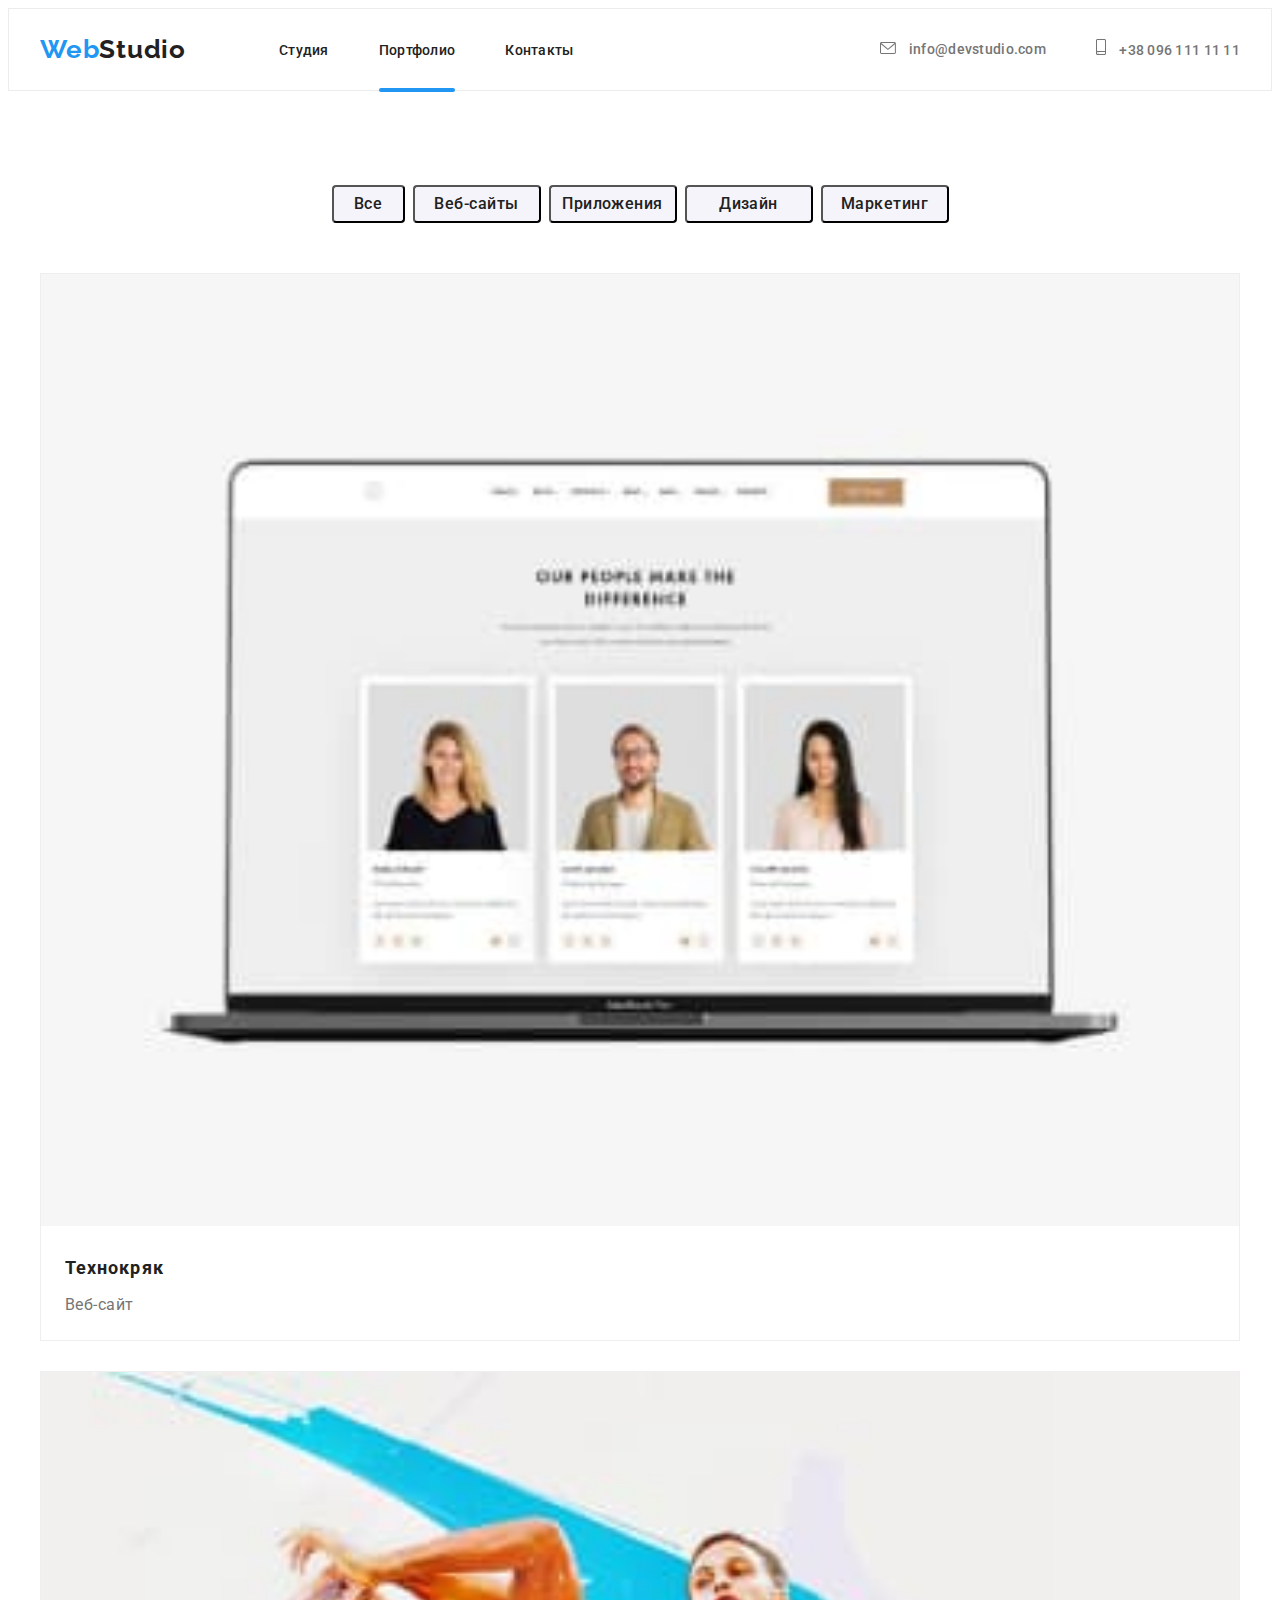
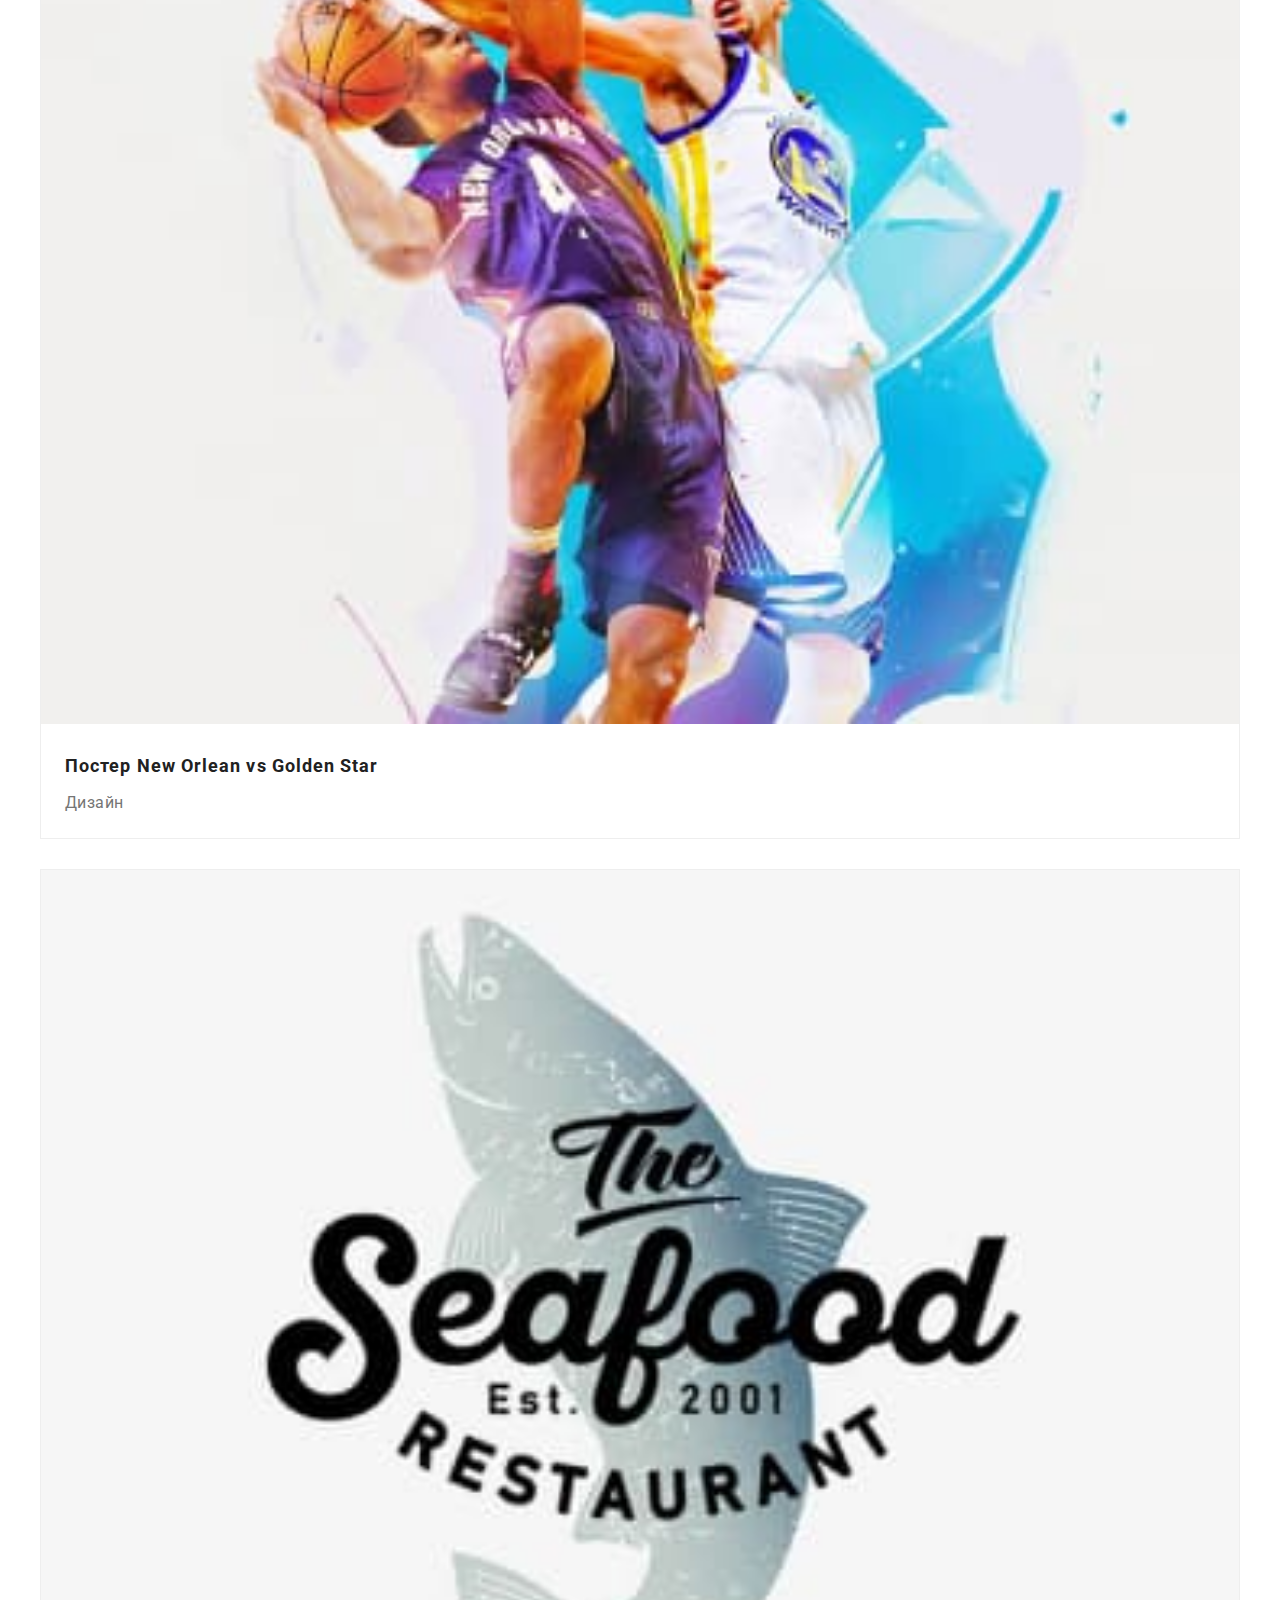
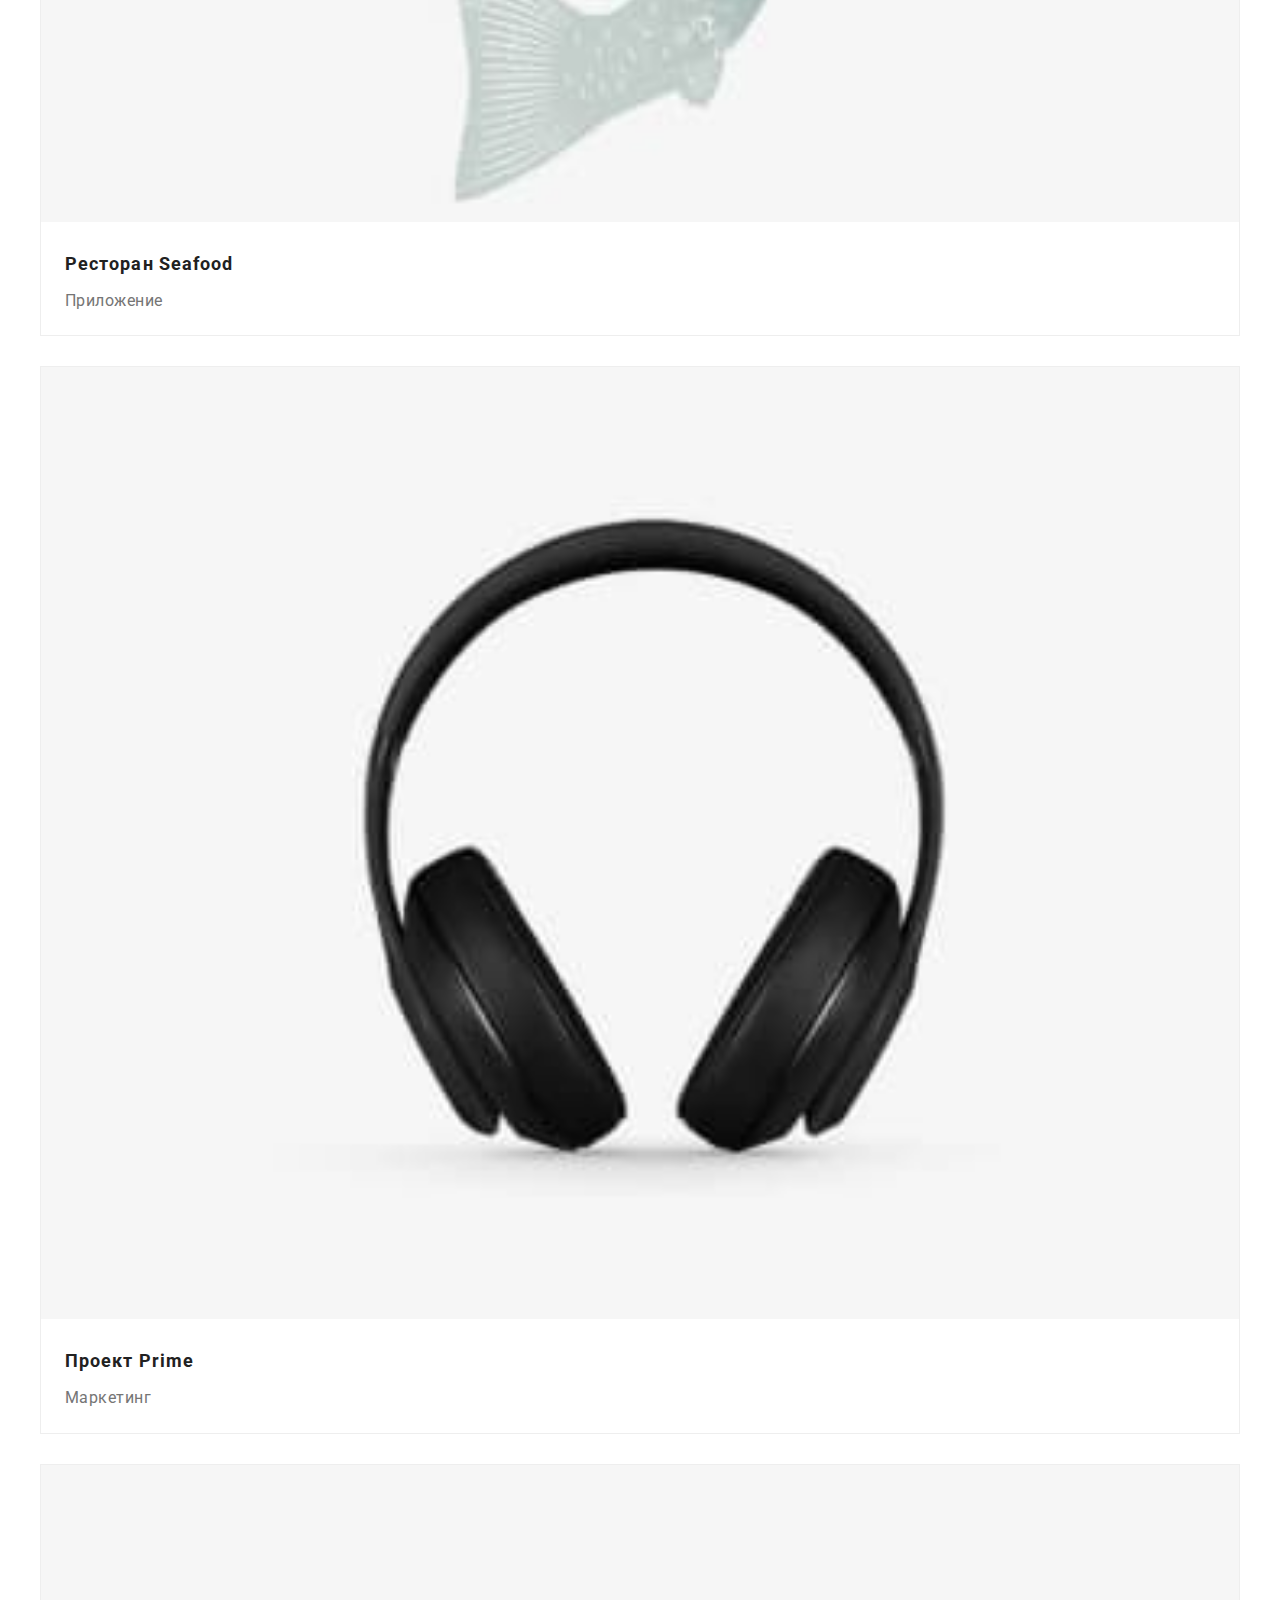
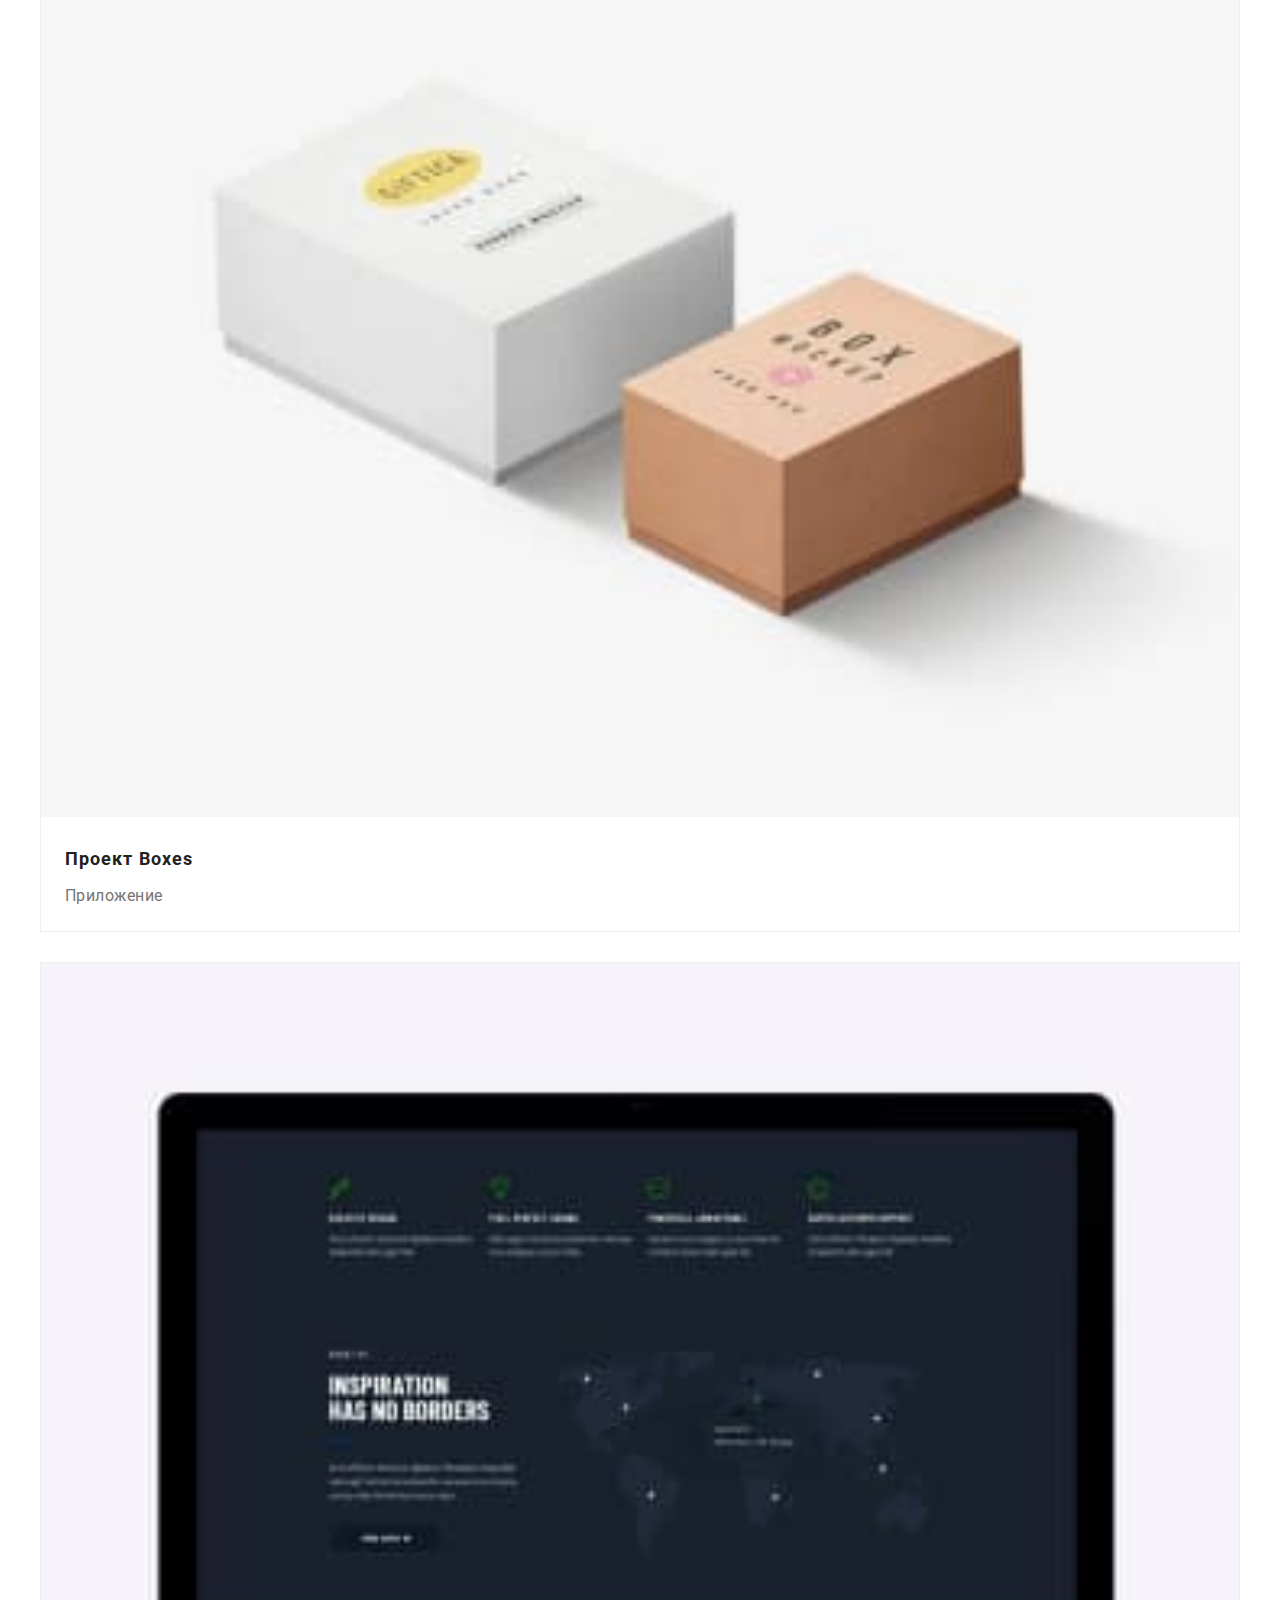
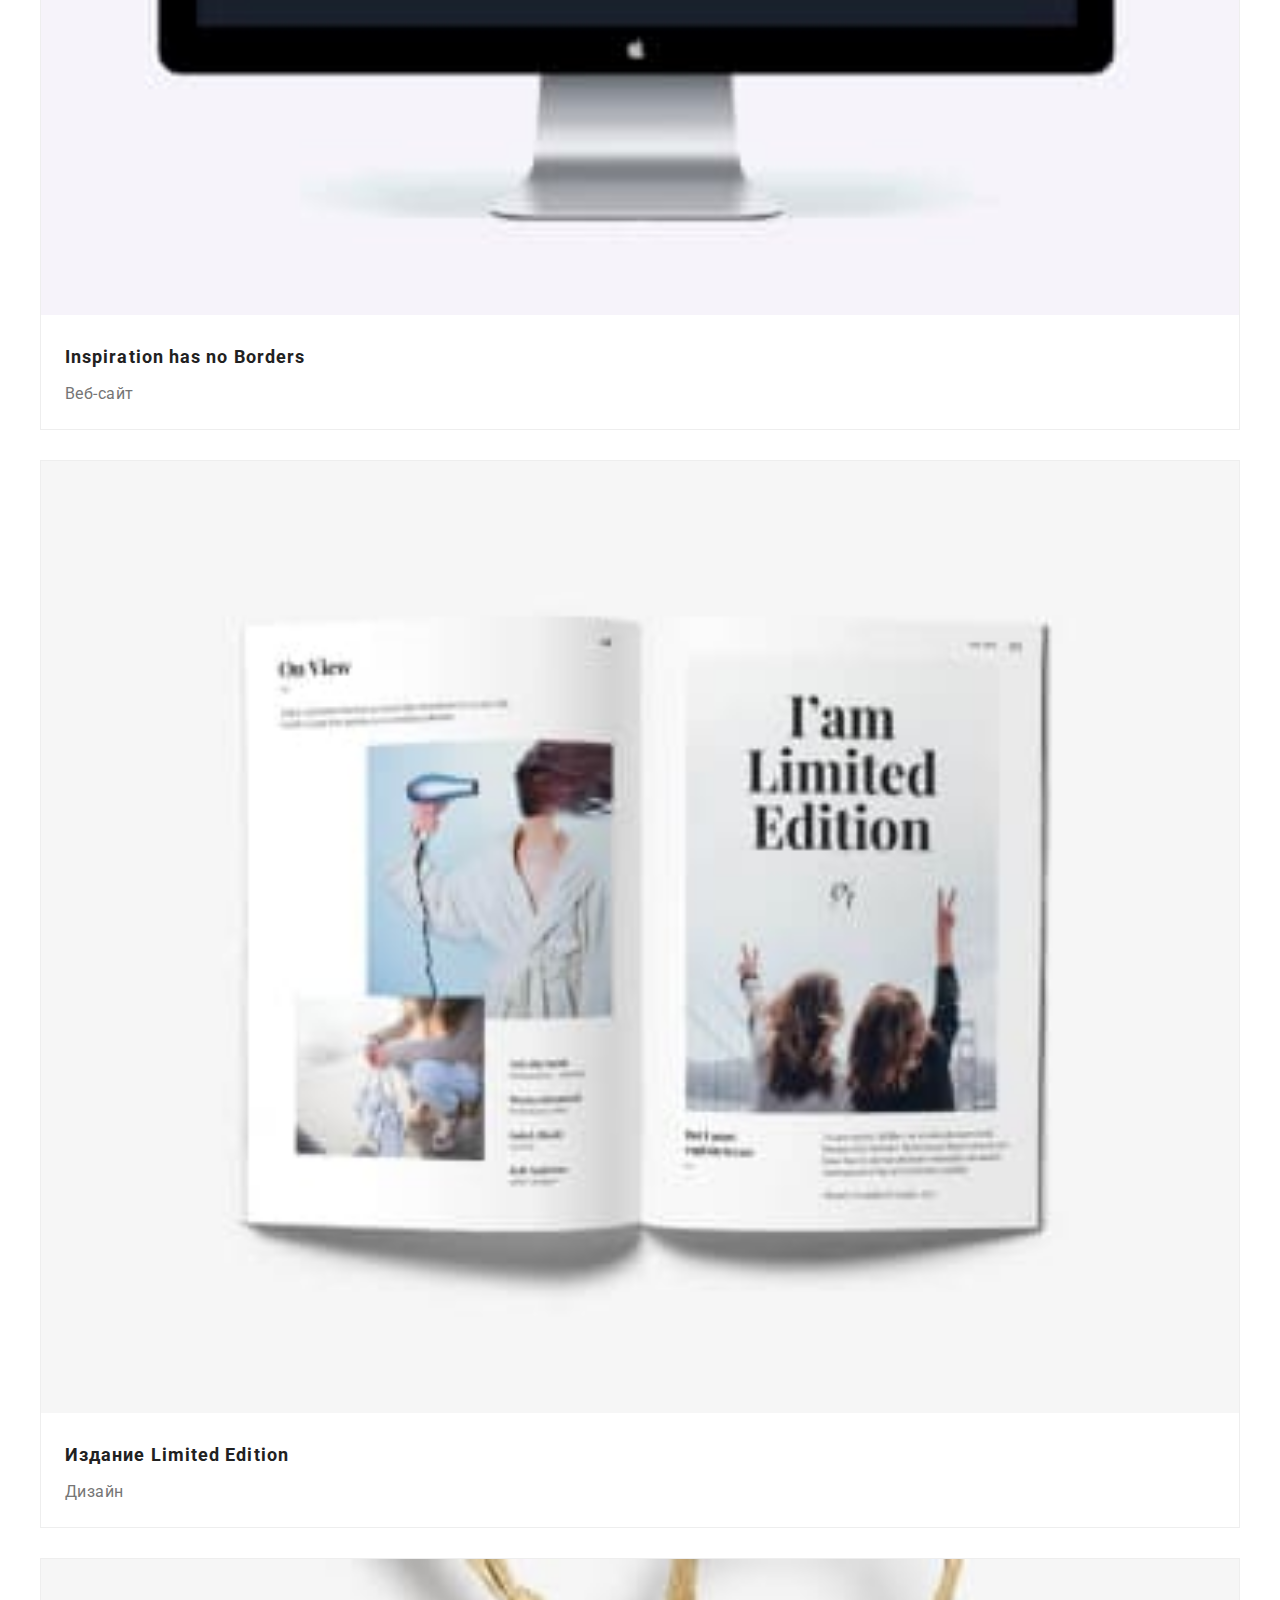
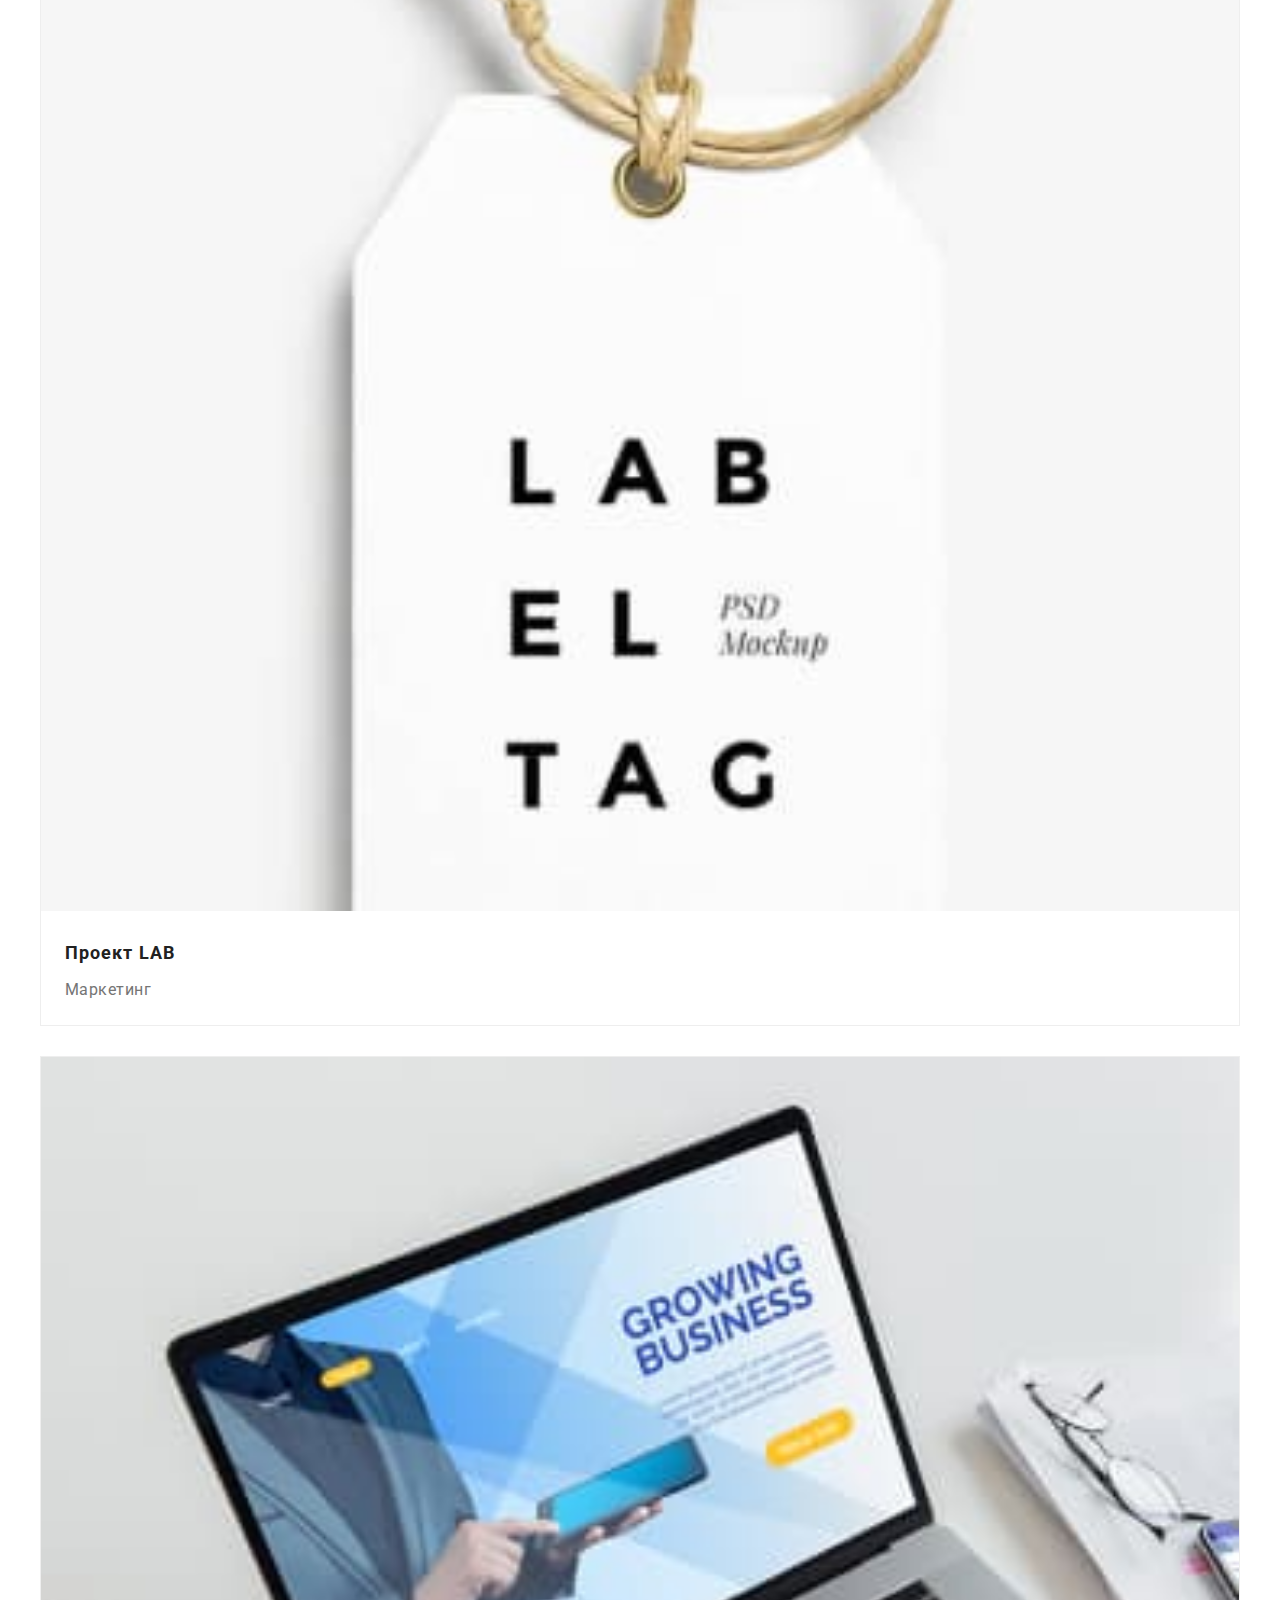
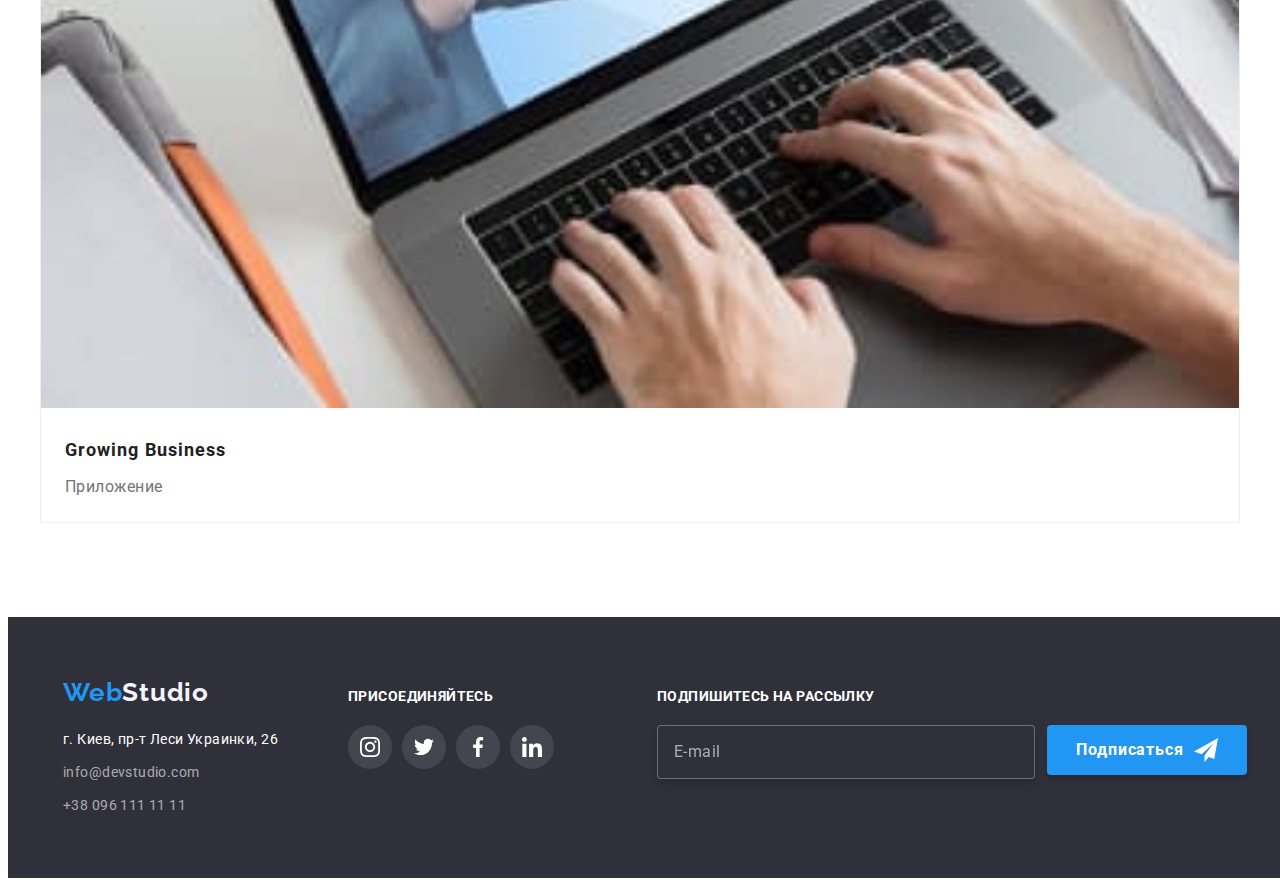
==== commit ab9260c8: "hw-8 section "footer" 100%" ====
--- a/portfolio.html
+++ b/portfolio.html
@@ -54,8 +54,78 @@
                 </li>
             </ul>
         </div>
+        <button type="buton" class="menu-open-btn">
+            <svg class="menu-btn-icon" width="40" height="40">
+                <use href="./images/symbol-defs.svg#icon-menu-icon"></use>
+            </svg>
+        </button>
+    </div>
+    <div class="mob-menu is-hidden">
+        <div class="container">
+            <div class="mob-menu-top">
+                <button type="buton" class="menu-close-btn">
+                    <svg class="menu-btn-icon" width="40" height="40">
+                        <use href="./images/symbol-defs.svg#icon-close_40px"></use>
+                    </svg>
+                </button>
+                <ul class="mob-menu__list list">
+                    <li class="mob-menu__item">
+                        <a href="" class="mob-menu__link current link">Студия</a>
+                    </li>
+                    <li class="mob-menu__item">
+                        <a href="./portfolio.html" class="mob-menu__link link">Портфолио</a>
+                    </li>
+                    <li class="mob-menu__item">
+                        <a href="" class="mob-menu__link link">Контакты</a>
+                    </li>
+                </ul>
+            </div>
+            <div class="mob-menu-bottom">
+                <div class="mob-connect">
+                    <ul class="mob-connect__list list">
+                        <li class="mob-connect__item">
+                            <a href="tel:+380961111111" class="mob-tel__link link">
+                                +38 096 111 11 11
+                            </a>
+                        </li>
+                        <li class="mob-connect__item">
+                            <a href="mailto:info@devstudio.com" class="mob-mail__link link">
+                                info@devstudio.com
+                            </a>
+                        </li>
+                    </ul>
+                    <ul class="mob-soc__list list">
+                        <li class="mob-soc__item mob-soc-inst__item">
+                            <a href="https://www.google.com/" class="mob-soc__link link" target="_blank"
+                                rel="noopener nofollow noreferrer">
+                                Instagram
+                            </a>
+                        </li>
+                        <li class="mob-soc__item mob-soc-tw__item">
+                            <a href="https://www.google.com/" class="mob-soc__link link" target="_blank"
+                                rel="noopener nofollow noreferrer">
+                                Twitter
+                            </a>
+                        </li>
+                        <li class="mob-soc__item mob-soc-face__item">
+                            <a href="https://www.google.com/" class="mob-soc__link link" target="_blank"
+                                rel="noopener nofollow noreferrer">
+                                Facebook
+                            </a>
+                        </li>
+                        <li class="mob-soc__item mob-soc-link__item">
+                            <a href="https://www.google.com/" class="mob-soc__link link" target="_blank"
+                                rel="noopener nofollow noreferrer">
+                                LinkedIn
+                            </a>
+                        </li>
+                    </ul>
+                </div>
+            </div>
+        </div>
     </div>
 </header>
+
 <main>
    <section class="portf">
        <div class="container">
@@ -254,52 +324,63 @@
    </main>
 <footer class="footer">
     <div class="container footer-box">
-        <div class="">
-            <p><a href="" class="footer-logo link">Web<span class="footer-logo-accent">Studio</span></a></p>
-            <address>
-                <ul class="footer-list list">
-                    <li class="item-footer-adress"><a href="https://goo.gl/maps/q3abTTobCWLt5fVt5" target="_blank"
-                            rel="noopener nofollow noreferrer" class="footer-adress link">г. Киев, пр-т Леси Украинки,
-                            26</a></li>
-                    <li class="item-footer-mail"><a href="mailto:info@devstudio.com"
-                            class="footer-mail link">info@devstudio.com</a></li>
-                    <li class="item-footer-mail"><a href="tel:+380961111111" class="footer-tel link">+38 096 111 11
-                            11</a></li>
+        <div class="footer-contacts-connect">
+            <div class="footer-contacts">
+                <p><a href="" class="footer-logo link">Web<span class="footer-logo-accent">Studio</span></a></p>
+                <address>
+                    <ul class="footer-list list">
+                        <li class="item-footer-adress">
+                            <a href="https://goo.gl/maps/q3abTTobCWLt5fVt5" target="_blank"
+                                rel="noopener nofollow noreferrer" class="footer-adress link">
+                                г. Киев, пр-т Леси Украинки, 26
+                            </a>
+                        </li>
+                        <li class="item-footer-mail">
+                            <a href="mailto:info@devstudio.com" class="footer-mail link">
+                                info@devstudio.com
+                            </a>
+                        </li>
+                        <li class="item-footer-tel">
+                            <a href="tel:+380961111111" class="footer-tel link">
+                                +38 096 111 11 11
+                            </a>
+                        </li>
+                    </ul>
+                </address>
+            </div>
+            <div class="footer-connect">
+                <p class="connect-title">Присоединяйтесь</p>
+                <ul class="connect-soc-list list">
+                    <li class="connect-soc-item">
+                        <a href="" class="connect-soc-link link">
+                            <svg class="connect-soc-icon" width="20" height="20">
+                                <use href="./images/symbol-defs.svg#icon-instagram"></use>
+                            </svg>
+                        </a>
+                    </li>
+                    <li class="connect-soc-item">
+                        <a href="" class="connect-soc-link link">
+                            <svg class="connect-soc-icon" width="20" height="20">
+                                <use href="./images/symbol-defs.svg#icon-twitter"></use>
+                            </svg>
+                        </a>
+                    </li>
+                    <li class="connect-soc-item">
+                        <a href="" class="connect-soc-link link">
+                            <svg class="connect-soc-icon" width="20" height="20">
+                                <use href="./images/symbol-defs.svg#icon-facebook"></use>
+                            </svg>
+                        </a>
+                    </li>
+                    <li class="connect-soc-item">
+                        <a href="" class="connect-soc-link link">
+                            <svg class="connect-soc-icon" width="20" height="20">
+                                <use href="./images/symbol-defs.svg#icon-linkedin"></use>
+                            </svg>
+                        </a>
+                    </li>
                 </ul>
-            </address>
-         </div>
-        <div class="footer-connect">
-            <p class="connect-title">Присоединяйтесь</p>
-            <ul class="connect-soc-list list">
-                <li class="connect-soc-item">
-                    <a href="" class="connect-soc-link link">
-                        <svg class="connect-soc-icon" width="20" height="20">
-                            <use href="./images/symbol-defs.svg#icon-instagram"></use>
-                        </svg>
-                    </a>
-                </li>
-                <li class="connect-soc-item">
-                    <a href="" class="connect-soc-link link">
-                        <svg class="connect-soc-icon" width="20" height="20">
-                            <use href="./images/symbol-defs.svg#icon-twitter"></use>
-                        </svg>
-                    </a>
-                </li>
-                <li class="connect-soc-item">
-                    <a href="" class="connect-soc-link link">
-                        <svg class="connect-soc-icon" width="20" height="20">
-                            <use href="./images/symbol-defs.svg#icon-facebook"></use>
-                        </svg>
-                    </a>
-                </li>
-                <li class="connect-soc-item">
-                    <a href="" class="connect-soc-link link">
-                        <svg class="connect-soc-icon" width="20" height="20">
-                            <use href="./images/symbol-defs.svg#icon-linkedin"></use>
-                        </svg>
-                    </a>
-                </li>
-            </ul>
+            </div>
         </div>
         <div class="footer-mailing">
             <p class="footer-mailing-title">Подпишитесь на рассылку</p>
@@ -313,6 +394,7 @@
                 </button>
             </div>
         </div>
+
 </footer>
 <script src="https://unpkg.com/aos@2.3.1/dist/aos.js"></script>
 <script>
--- a/css/main.min.css
+++ b/css/main.min.css
@@ -1 +1 @@
-:root{--accent-color: #2196F3;--accent-background-color: #2F303A;--timing-function: cubic-bezier(0.4, 0, 0.2, 1)}p,h1,h2,h3,h4,h5,h6{margin:0}ul,ol{margin:0;padding-left:0}button{cursor:pointer}img{max-width:100%;height:auto;width:100%}body{font-family:"Roboto",sans-serif;background-color:#fff}.list{list-style:none}.link{text-decoration:none}.visually-hidden{position:absolute;white-space:nowrap;width:1px;height:1px;overflow:hidden;border:0;padding:0;clip:rect(0 0 0 0);clip-path:inset(50%);margin:-1px}.container{width:100%;margin:0 auto;padding-left:15px;padding-right:15px}@media screen and (min-width: 480px){.container{width:480px}}@media screen and (min-width: 768px){.container{width:768px}}@media screen and (min-width: 1200px){.container{width:1200px}}.title{font-weight:700;font-size:28px;line-height:1.17;text-align:center;letter-spacing:.03em;color:#212121}@media screen and (min-width: 768px){.title{font-size:28px;line-height:1.17}}@media screen and (min-width: 1200px){.title{font-size:36px;line-height:1.16}}.btn{font-family:inherit;font-weight:500;font-size:16px;line-height:1.62;text-align:center;letter-spacing:.03em;cursor:pointer}.bottom-text{font-weight:400;letter-spacing:.03em;color:#757575}.soc__list{display:flex;justify-content:center}.soc__item{width:44px;height:44px;margin-right:10px}.soc__item:last-child{margin-right:0px}.soc__link{width:100%;height:100%;background-color:#fff;border-radius:50%;display:flex;align-items:center;justify-content:center;transition-property:background-color;transition-duration:250ms;transition-timing-function:var(--timing-function);transition-delay:0}.soc__link:hover,.soc__link:focus{background-color:#2196f3}.soc__link:hover .soc__icon,.soc__link:hover .soc__icon,.soc__link:focus .soc__icon,.soc__link:focus .soc__icon{fill:#fff}.soc__icon{fill:#afb1b8;transition-property:fill;transition-duration:250ms;transition-timing-function:var(--timing-function);transition-delay:0}.backdrop{width:100%;height:100%;position:fixed;top:0;background-color:rgba(25,38,28,.4);transition:opacity 500ms,visibility 500ms}.backdrop .is-hidden .modal{transform:translate(-50%, -50%) scale(0) rotate(180deg)}.modal{width:528px;min-height:581px;background:#fff;box-shadow:0px 1px 3px rgba(0,0,0,.12),0px 1px 1px rgba(0,0,0,.14),0px 2px 1px rgba(0,0,0,.2);border-radius:4px;position:absolute;left:50%;top:50%;transform:translate(-50%, -50%) scale(1) rotate(0);transition:transform 500ms;padding:40px}.modal-close-btn{width:30px;height:30px;background-color:rgba(0,0,0,0);border:1px solid #999;border-radius:50%;position:absolute;top:8px;right:8px;display:flex;align-items:center;justify-content:center;padding:0}.modal-btn-icon:hover{fill:#2196f3}.is-hidden{visibility:hidden;opacity:0;pointer-events:none}.no-scroll{overflow:hidden}.modal-title{font-weight:700;font-size:20px;line-height:1.15;text-align:center;letter-spacing:.03em;color:#212121;margin-bottom:12px}.modal-input{width:100%;height:40px;border:1px solid rgba(33,33,33,.2);border-radius:4px;cursor:pointer;padding-left:42px;transition-property:border-color;transition-duration:250ms;transition-timing-function:var(--timing-function);transition-delay:0}.modal-input:hover,.modal-input:focus{border-color:#2196f3}.modal-input:hover+.modal-icon,.modal-input:hover+.modal-icon,.modal-input:focus+.modal-icon,.modal-input:focus+.modal-icon{fill:#2196f3}.modal-field{margin-bottom:10px}.input-wrap{position:relative}.modal-icon{position:absolute;left:12px;top:50%;transform:translateY(-50%);transition-property:fill;transition-duration:250ms;transition-timing-function:var(--timing-function);transition-delay:0}.modal-icon:hover,.modal-icon:focus{fill:#2196f3}.modal-label{font-weight:400;font-size:12px;line-height:1.16;letter-spacing:.01em;color:#757575;margin-bottom:4px;display:block}.modal-text{width:100%;height:120px;border:1px solid rgba(33,33,33,.2);border-radius:4px;resize:none;margin-bottom:4px;cursor:pointer;padding-top:12px;padding-left:16px;transition-property:border-color;transition-duration:250ms;transition-timing-function:var(--timing-function);transition-delay:0}.modal-text:hover,.modal-text:focus{border-color:#2196f3}.modal-text::placeholder{font-weight:400;font-size:12px;line-height:1.16;letter-spacing:.01em;color:rgba(117,117,117,.5)}.modal-field-check{margin-top:10px}.check-text{font-family:"Roboto";font-style:normal;font-weight:400;font-size:14px;line-height:1.71;letter-spacing:.03em;color:#757575;display:flex;justify-content:center;align-items:center;margin-top:10px}.check-text span{width:16px;height:15px;border:2px solid #212121;border-radius:3px;margin-right:7px;display:flex;align-items:center;justify-content:center}.check-icon{fill:rgba(0,0,0,0)}.modal-check:checked+.check-text span{background-color:var(--accent-color);border:none}.modal-check:checked+.check-text .check-icon{fill:#fff}.checkbox-link{margin-left:5px;color:var(--accent-color)}.modal-btn{width:200px;height:50px;font-weight:700;font-size:16px;line-height:30px;display:flex;justify-content:center;align-items:center;text-align:center;letter-spacing:.06em;color:#fff;background:#2196f3;box-shadow:0px 4px 4px rgba(0,0,0,.15);border-radius:4px;border:none;cursor:pointer;margin-left:125px;margin-top:30px;transition-property:background,box-shadow,border-radius;transition-duration:250ms;transition-timing-function:var(--timing-function);transition-delay:0}.modal-btn:hover,.modal-btn:focus{background:#188ce8;box-shadow:0px 4px 4px rgba(0,0,0,.15);border-radius:4px}.header{background-color:#fff;padding-top:16px;padding-bottom:16px;border:1px solid #ececec}.header>.container{display:flex;align-items:center}@media screen and (min-width: 768px){.header{padding-top:26px;padding-bottom:26px}}@media screen and (min-width: 1200px){.header{padding-top:25px;padding-bottom:25px}}.nav{display:flex;align-items:center}.nav__list{display:none}@media screen and (min-width: 768px){.nav__list{display:flex}}.nav__logo{font-family:"Raleway";font-weight:700;font-size:24px;line-height:1.16;letter-spacing:.03em;color:var(--accent-color)}@media screen and (min-width: 768px){.nav__logo{margin-right:88px}}@media screen and (min-width: 1200px){.nav__logo{margin-right:93px;font-size:26px;line-height:1.19}}.logo__accent{color:#212121}.nav__link{font-weight:500;font-size:14px;line-height:1.14;letter-spacing:.02em;color:#212121;position:relative;transition-property:color;transition-duration:250ms;transition-timing-function:var(--timing-function);transition-delay:0}.nav__link.current::after{content:"";position:absolute;width:100%;height:4px;background-color:var(--accent-color);border-radius:2px;left:0;bottom:-34px}.nav__link:hover,.nav__link:focus{color:var(--accent-color)}.nav__item{transition-property:fill;transition-duration:250ms;transition-timing-function:var(--timing-function);transition-delay:0}.nav__item:not(:last-child){margin-right:50px}.nav__item:hover .connect__mail,.nav__item:focus .connect__mail{fill:var(--accent-color)}.nav__item:hover .connect__tel,.nav__item:focus .connect__tel{fill:var(--accent-color)}.connect{display:none}@media screen and (min-width: 768px){.connect{display:flex;margin-left:auto}}@media screen and (min-width: 1200px){.connect{display:flex;margin-left:auto}}.connect__list{display:none}@media screen and (min-width: 768px){.connect__list{display:block}}@media screen and (min-width: 1200px){.connect__list{display:flex}}.connect__item{justify-content:center;transition-property:fill;transition-duration:250ms;transition-timing-function:var(--timing-function);transition-delay:0}.connect__item:not(:last-child){margin-right:50px}.connect__link{font-weight:500;font-size:14px;line-height:1.14;letter-spacing:.02em;color:#757575;transition-property:color;transition-duration:250ms;transition-timing-function:var(--timing-function);transition-delay:0}.connect__link:hover,.connect__link:focus{color:var(--accent-color)}@media screen and (min-width: 768px){.connect__link{font-size:12px;line-height:1.16}}@media screen and (min-width: 1200px){.connect__link{font-size:14px;line-height:1.14}}.connect__mail{width:16px;height:12px;background-color:#fff;display:inline-block;justify-content:center;align-items:center;margin-right:10px;transition-property:fill;transition-duration:250ms;transition-timing-function:var(--timing-function);transition-delay:0;fill:currentColor}@media screen and (min-width: 768px){.connect__mail{width:14px;height:10px}}@media screen and (min-width: 1200px){.connect__mail{width:16px;height:12px}}.connect__tel{width:10px;height:16px;background-color:#fff;display:inline-block;justify-content:center;align-items:center;margin-right:10px;transition-property:fill;transition-duration:250ms;transition-timing-function:var(--timing-function);transition-delay:0;fill:currentColor}@media screen and (min-width: 768px){.connect__tel{width:10px;height:14px}}@media screen and (min-width: 1200px){.connect__tel{width:10px;height:16px}}.menu-open-btn{display:block;margin-left:auto;border:none;background-color:#fff}.menu-open-btn:hover,.menu-open-btn:focus{fill:var(--accent-color)}@media screen and (min-width: 768px){.menu-open-btn{display:none}}.menu-close-btn{display:block;margin-left:auto;border:none;background-color:#fff}.menu-close-btn:hover,.menu-close-btn:focus{fill:var(--accent-color)}.mob-menu{position:fixed;top:0;left:0;background-color:#fff;width:100vw;height:100vh;padding-top:10px;padding-bottom:48px}.mob-menu .container{display:flex;flex-direction:column;justify-content:space-between;height:100%;overflow-y:auto}.mob-menu__list{margin-bottom:40px}.mob-menu__item:not(:last-child){margin-bottom:24px}.mob-menu__link{font-family:"Roboto";font-style:normal;font-weight:500;font-size:40px;line-height:1.17;letter-spacing:.02em;color:#212121}.mob-menu__link:hover,.mob-menu__link:focus{color:var(--accent-color)}.mob-connect__item:not(:last-child){margin-bottom:32px}.mob-tel__link{font-family:"Roboto";font-style:normal;font-weight:500;font-size:34px;line-height:1.17;letter-spacing:.02em;color:#757575}.mob-tel__link:hover,.mob-tel__link:focus{color:var(--accent-color)}.mob-mail__link{font-family:"Roboto";font-style:normal;font-weight:500;font-size:24px;line-height:28px;letter-spacing:.02em;color:#757575}.mob-mail__link:hover,.mob-mail__link:focus{color:var(--accent-color)}.mob-soc__list{display:flex;padding-top:64px}.mob-soc__item{position:relative}.mob-soc-inst__item::after{content:"";position:absolute;left:95px;top:0;width:1px;height:22px;background-color:rgba(33,33,33,.2)}.mob-soc-tw__item::after{content:"";position:absolute;left:69px;top:0;width:1px;height:22px;background-color:rgba(33,33,33,.2)}.mob-soc-face__item::after{content:"";position:absolute;left:91px;top:0;width:1px;height:22px;background-color:rgba(33,33,33,.2)}.mob-soc__link{font-family:"Roboto";font-style:normal;font-weight:500;font-size:18px;line-height:1.22;letter-spacing:.02em;color:#2196f3}.mob-soc__item:not(:last-child){margin-right:20px}.hero .container{width:100%;align-items:center;justify-content:center;padding-top:118px;padding-bottom:118px;background-color:var(--accent-background-color);background-image:linear-gradient(rgba(47, 48, 58, 0.4), rgba(47, 48, 58, 0.4)),url(../images/hero-bg-mob.jpg);background-repeat:no-repeat;background-position:center;background-size:cover}@media(min-device-pixel-ratio: 2),(min-resolution: 192dpi),(min-resolution: 2dppx){.hero .container{background-image:linear-gradient(rgba(47, 48, 58, 0.4), rgba(47, 48, 58, 0.4)),url(../images/hero-bg-mob-2x.jpg)}}@media screen and (min-width: 768px){.hero .container{background-image:linear-gradient(rgba(47, 48, 58, 0.4), rgba(47, 48, 58, 0.4)),url(../images/hero-bg-tab.jpg)}}@media screen and (min-width: 768px)and (min-device-pixel-ratio: 2),screen and (min-width: 768px)and (min-resolution: 192dpi),screen and (min-width: 768px)and (min-resolution: 2dppx){.hero .container{background-image:linear-gradient(rgba(47, 48, 58, 0.4), rgba(47, 48, 58, 0.4)),url(../images/hero-bg-tab-2x.jpg)}}@media screen and (min-width: 1200px){.hero .container{padding-top:200px;padding-bottom:200px;background-image:linear-gradient(rgba(47, 48, 58, 0.4), rgba(47, 48, 58, 0.4)),url(../images/hero-bg.jpg)}}@media screen and (min-width: 1200px)and (min-device-pixel-ratio: 2),screen and (min-width: 1200px)and (min-resolution: 192dpi),screen and (min-width: 1200px)and (min-resolution: 2dppx){.hero .container{background-image:linear-gradient(rgba(47, 48, 58, 0.4), rgba(47, 48, 58, 0.4)),url(../images/hero-bg-2x.jpg)}}.hero-title{font-weight:900;font-size:26px;line-height:1.6;text-align:center;letter-spacing:.06em;text-transform:uppercase;max-width:360px;color:#fff;margin:0 auto;margin-bottom:30px}@media screen and (min-width: 1200px){.hero-title{font-size:44px;line-height:1.36;max-width:696px}}.hero-btn{width:200px;height:50px;font-family:inherit;font-weight:700;font-size:16px;line-height:1.87;display:flex;justify-content:center;align-items:center;text-align:center;letter-spacing:.06em;color:#fff;background:#2196f3;box-shadow:0px 4px 4px rgba(0,0,0,.15);border-radius:4px;cursor:pointer;margin:0 auto;transition-property:background,box-shadow,border-radius;transition-duration:250ms;transition-timing-function:var(--timing-function);transition-delay:0}.hero-btn:hover,.hero-btn:focus{background:#188ce8;box-shadow:0px 4px 4px rgba(0,0,0,.15);border-radius:4px}.pec{padding-top:60px;padding-bottom:60px}@media screen and (min-width: 1200px){.pec{padding-top:94px;padding-bottom:47px}}.pec-text{font-weight:700;font-size:14px;line-height:1.14;letter-spacing:.03em;text-transform:uppercase;text-align:center;color:var(--contet-title-color)}@media screen and (min-width: 1200px){.pec-text{text-align:left}}.pec-list{display:flex;flex-wrap:wrap;gap:30px}.pec-bottom-text{font-size:14px;line-height:1.71;padding-top:10px;max-width:450px}@media screen and (min-width: 768px){.pec-bottom-text{max-width:354px}}@media screen and (min-width: 1200px){.pec-bottom-text{max-width:270px}}.pec-item{width:100%}@media screen and (min-width: 768px){.pec-item{width:calc((100% - 30px)/2)}}@media screen and (min-width: 1200px){.pec-item{width:calc((100% - 90px)/4)}}.pec-item::before{display:block;content:"";height:120px;background:#f5f4fa;border-radius:4px;background-repeat:no-repeat;background-position:center;margin-bottom:30px}.pec-icon-antenna::before{background-image:url(../images/antenna-pec.svg)}.pec-icon-clock::before{background-image:url(../images/clock-pec.svg)}.pec-icon-diagram::before{background-image:url(../images/diagram-pec.svg)}.pec-icon-astronaut::before{background-image:url(../images/astronaut-pec.svg)}.work{display:none}@media screen and (min-width: 1200px){.work{display:block;padding-top:47px;padding-bottom:94px}}.work-list{margin-top:50px;display:flex}.work-item:not(:last-child){margin-right:30px}.work-img-text{position:relative;overflow:hidden;width:100%}.work-bottom-text{position:absolute;width:100%;height:70px;bottom:4px;font-weight:700;font-size:14px;line-height:1,14;text-align:center;letter-spacing:.03em;text-transform:uppercase;padding-top:27px;padding-bottom:27px;color:#fff;background-color:rgba(47,48,58,.8)}.team{background-color:#f5f4fa;padding-top:60px;padding-bottom:60px}@media screen and (min-width: 1200px){.team{padding-top:94px;padding-bottom:94px}}.team__title{margin-bottom:30px}@media screen and (min-width: 1200px){.team__title{margin-bottom:50px}}.team__list{display:flex;flex-wrap:wrap;gap:30px}.team__item{width:100%;background-color:#fff;box-shadow:0px 1px 3px rgba(0,0,0,.12),0px 1px 1px rgba(0,0,0,.14),0px 2px 1px rgba(0,0,0,.2);border-radius:0px 0px 4px 4px}@media screen and (min-width: 768px){.team__item{width:calc((100% - 30px)/2)}}@media screen and (min-width: 1200px){.team__item{width:calc((100% - 90px)/4)}}.managers{padding-top:30px;padding-bottom:30px}.managers__name{font-weight:500;font-size:16px;line-height:1.18;text-align:center;letter-spacing:.03em;color:#212121}.managers__position{font-weight:400;letter-spacing:.03em;color:#757575;font-size:16px;line-height:1.18;text-align:center;margin-top:10px;margin-bottom:16px}.footer .container{width:100%;justify-content:center;background-color:var(--accent-background-color);font-style:normal;padding-top:60px;padding-bottom:60px;display:block}@media screen and (min-width: 1200px){.footer .container{display:flex}}.footer-box{display:block}@media screen and (min-width: 1200px){.footer-box{display:flex}}.footer-contacts{text-align:center}@media screen and (min-width: 1200px){.footer-contacts{text-align:left}}.footer-connect{text-align:center;margin-top:60px}@media screen and (min-width: 1200px){.footer-connect{margin-left:70px;margin-top:12px;text-align:left}}.connect-title{font-weight:700;font-size:14px;line-height:1.14;letter-spacing:.03em;text-transform:uppercase;color:#fff;padding-bottom:20px}.footer-logo{font-family:"Raleway";font-weight:700;font-size:24px;line-height:1.16;letter-spacing:.03em;color:var(--accent-color)}@media screen and (min-width: 1200px){.footer-logo{font-size:26px;line-height:1.19}}.footer-list{margin-top:20px}.footer-adress{font-style:normal;font-weight:400;font-size:14px;line-height:1.71;letter-spacing:.03em;margin-bottom:9px;color:#fff;transition-property:color;transition-duration:250ms;transition-timing-function:var(--timing-function);transition-delay:0}.footer-adress:hover,.footer-adress:focus{color:var(--accent-color)}.footer-mail{font-style:normal;font-weight:400;font-size:14px;line-height:1.71;letter-spacing:.03em;color:rgba(255,255,255,.6);transition-property:color;transition-duration:250ms;transition-timing-function:var(--timing-function);transition-delay:0}.footer-mail:hover,.footer-mail:focus{color:var(--accent-color)}.footer-tel{font-style:normal;font-weight:400;font-size:14px;line-height:1.71;letter-spacing:.03em;color:rgba(255,255,255,.6);transition-property:color;transition-duration:250ms;transition-timing-function:var(--timing-function);transition-delay:0}.footer-tel:hover,.footer-tel:focus{color:var(--accent-color)}.footer-logo-accent{color:#f5f4fa}.item-footer-mail{margin-top:9px}.item-footer-tel{margin-top:9px}.connect-soc-list{display:flex;margin:0 auto}.connect-soc-item{width:44px;height:44px;margin-right:10px}.connect-soc-item:last-child{margin-right:10px}.connect-soc-link{width:100%;height:100%;background-color:rgba(255,255,255,.1);border-radius:50%;display:flex;align-items:center;justify-content:center;transition-property:background-color;transition-duration:250ms;transition-timing-function:var(--timing-function);transition-delay:0}.connect-soc-link:hover,.connect-soc-link:focus{background-color:#2196f3}.connect-soc-link:hover .connect-soc-icon,.connect-soc-link:hover .connect-soc-icon,.connect-soc-link:focus .connect-soc-icon,.connect-soc-link:focus .connect-soc-icon{fill:#fff}.connect-soc-icon{fill:#fff;transition-property:fill;transition-duration:250ms;transition-timing-function:var(--timing-function);transition-delay:0}.connect-soc-list{align-items:center;text-align:center;justify-content:center;margin:0 auto}.footer-mailing{margin-top:60px}@media screen and (min-width: 1200px){.footer-mailing{margin-top:12px;margin-left:93px}}.footer-mailing-title{font-style:normal;font-weight:700;font-size:14px;line-height:1.14;letter-spacing:.03em;text-transform:uppercase;text-align:center;color:#fff;margin-bottom:20px}.footer-mailing-input{display:block}@media screen and (min-width: 1200px){.footer-mailing-input{display:flex}}.footer-input{width:100%;height:50px;border:1px solid rgba(255,255,255,.3);filter:drop-shadow(0px 4px 4px rgba(0, 0, 0, 0.15));border-radius:4px;color:#fff;margin-top:10px;margin-bottom:10px;padding-left:16px;background-color:#2f303a;cursor:pointer}.footer-input::placeholder{font-family:"Roboto";font-style:normal;font-weight:400;font-size:16px;line-height:1.25;display:flex;align-items:center;letter-spacing:.03em;color:rgba(255,255,255,.6)}@media screen and (min-width: 1200px){.footer-input{margin-top:0px}}.footer-btn{width:200px;height:50px;background:#2196f3;box-shadow:0px 4px 4px rgba(0,0,0,.15);border-radius:4px;border:none;margin:0 auto;font-family:"Roboto";font-style:normal;font-weight:700;font-size:16px;line-height:1.88;display:flex;align-items:center;text-align:center;justify-content:center;letter-spacing:.06em;color:#fff;transition-property:background,box-shadow,border-radius;transition-duration:250ms;transition-timing-function:var(--timing-function);transition-delay:0}.footer-btn:hover,.footer-btn:focus{background:#188ce8;box-shadow:0px 4px 4px rgba(0,0,0,.15);border-radius:4px}@media screen and (min-width: 1200px){.footer-btn{margin-top:0px;margin-left:12px}}.footer-send-icon{margin-left:10px}.portf{padding-top:94px;padding-bottom:94px}.portfolio-list-btn{display:flex;justify-content:center}.portfolio-item-btn:not(:last-child){margin-right:8px}.portfolio-list{display:flex;flex-wrap:wrap;margin-top:50px;margin-left:-30px;margin-bottom:-30px}.portfolio-item{background:#fff;border:1px solid #eee;flex-basis:calc(11.1111111111% - 30px);margin-left:30px;margin-bottom:30px;transition-property:box-shadow;transition-duration:250ms;transition-timing-function:var(--timing-function);transition-delay:0}.portfolio-item:hover,.portfolio-item:focus{box-shadow:0px 1px 1px rgba(0,0,0,.12),0px 4px 4px rgba(0,0,0,.06),1px 4px 6px rgba(0,0,0,.16)}.portfolio-item:hover .portfolio-top-text,.portfolio-item:focus .portfolio-top-text{transform:translateY(0)}.portfolio-top-wrap{position:relative;overflow:hidden}.portfolio-top-text{position:absolute;top:0%;font-style:normal;font-weight:400;font-size:18px;line-height:1.55;height:100%;letter-spacing:.03em;color:#fff;background-color:rgba(33,150,243,.9);padding-top:63px;padding-right:24px;padding-bottom:63px;padding-left:24px;transition-property:transform;transition-duration:250ms;transition-timing-function:var(--timing-function);transition-delay:0;transform:translateY(100%);transition:transform 250ms cubic-bezier(0.4, 0, 0.2, 1)}.portfolio-btn{color:#212121;width:128px;height:38px;background-color:#f5f4fa;border-radius:4px;transition-property:color,background-color,box-shadow;transition-duration:250ms;transition-timing-function:var(--timing-function)}.portfolio-btn:hover,.portfolio-btn:focus{color:#fff;background-color:#2196f3;box-shadow:0px 3px 1px rgba(0,0,0,.1),0px 1px 2px rgba(0,0,0,.08),0px 2px 2px rgba(0,0,0,.12)}.portfolio-btn-all{color:#212121;background-color:#f5f4fa;border-radius:4px;width:73px;height:38px;transition-property:color,background-color,box-shadow;transition-duration:250ms;transition-timing-function:var(--timing-function);transition-delay:0}.portfolio-btn-all:hover,.portfolio-btn-all:focus{color:#fff;background-color:#2196f3;box-shadow:0px 3px 1px rgba(0,0,0,.1),0px 1px 2px rgba(0,0,0,.08),0px 2px 2px rgba(0,0,0,.12)}.portfolio-text{font-weight:700;font-size:18px;line-height:2;letter-spacing:.06em;color:#212121}.portfolio-bottom-text{font-size:16px;line-height:1.87;margin-top:4px}.portf-bottom-title{padding-top:20px;padding-right:24px;padding-bottom:20px;padding-left:24px}.clients{padding-top:60px;padding-bottom:60px}@media screen and (min-width: 768px){.clients{padding-top:60px;padding-bottom:60px}}@media screen and (min-width: 1200px){.clients{padding-top:94px;padding-bottom:94px}}.clients-list{margin-top:30px;display:flex;flex-wrap:wrap;gap:30px;justify-content:center}@media screen and (min-width: 768px){.clients-list{margin-top:30px}}@media screen and (min-width: 1200px){.clients-list{margin-top:50px}}.clients-item{width:calc((100% - 30px)/2)}@media screen and (min-width: 768px){.clients-item{width:calc((100% - 60px)/3)}}@media screen and (min-width: 1200px){.clients-item{width:calc((100% - 150px)/6)}}.clients-link{width:210px;height:92px;border:1px solid #afb1b8;border-radius:4px;display:flex;align-items:center;justify-content:center;transition-property:border;transition-duration:250ms;transition-timing-function:var(--timing-function);transition-delay:0}@media screen and (min-width: 768px){.clients-link{width:226px}}@media screen and (min-width: 1200px){.clients-link{width:170px}}.clients-link:hover,.clients-link:focus{border:1px solid #2196f3}.clients-link:hover .clients-icon,.clients-link:hover .clients-icon,.clients-link:focus .clients-icon,.clients-link:focus .clients-icon{fill:#2196f3}.clients-icon{fill:#afb1b8;transition-property:fill;transition-duration:250ms;transition-timing-function:var(--timing-function);transition-delay:0}/*# sourceMappingURL=main.min.css.map */+:root{--accent-color: #2196F3;--accent-background-color: #2F303A;--timing-function: cubic-bezier(0.4, 0, 0.2, 1)}p,h1,h2,h3,h4,h5,h6{margin:0}ul,ol{margin:0;padding-left:0}button{cursor:pointer}img{max-width:100%;height:auto;width:100%}body{font-family:"Roboto",sans-serif;background-color:#fff}.list{list-style:none}.link{text-decoration:none}.visually-hidden{position:absolute;white-space:nowrap;width:1px;height:1px;overflow:hidden;border:0;padding:0;clip:rect(0 0 0 0);clip-path:inset(50%);margin:-1px}.container{width:100%;margin:0 auto;padding-left:15px;padding-right:15px}@media screen and (min-width: 480px){.container{width:480px}}@media screen and (min-width: 768px){.container{width:768px}}@media screen and (min-width: 1200px){.container{width:1200px}}.title{font-weight:700;font-size:28px;line-height:1.17;text-align:center;letter-spacing:.03em;color:#212121}@media screen and (min-width: 768px){.title{font-size:28px;line-height:1.17}}@media screen and (min-width: 1200px){.title{font-size:36px;line-height:1.16}}.btn{font-family:inherit;font-weight:500;font-size:16px;line-height:1.62;text-align:center;letter-spacing:.03em;cursor:pointer}.bottom-text{font-weight:400;letter-spacing:.03em;color:#757575}.soc__list{display:flex;justify-content:center}.soc__item{width:44px;height:44px;margin-right:10px}.soc__item:last-child{margin-right:0px}.soc__link{width:100%;height:100%;background-color:#fff;border-radius:50%;display:flex;align-items:center;justify-content:center;transition-property:background-color;transition-duration:250ms;transition-timing-function:var(--timing-function);transition-delay:0}.soc__link:hover,.soc__link:focus{background-color:#2196f3}.soc__link:hover .soc__icon,.soc__link:hover .soc__icon,.soc__link:focus .soc__icon,.soc__link:focus .soc__icon{fill:#fff}.soc__icon{fill:#afb1b8;transition-property:fill;transition-duration:250ms;transition-timing-function:var(--timing-function);transition-delay:0}.backdrop{width:100%;height:100%;position:fixed;top:0;background-color:rgba(25,38,28,.4);transition:opacity 500ms,visibility 500ms}.backdrop .is-hidden .modal{transform:translate(-50%, -50%) scale(0) rotate(180deg)}.modal{width:528px;min-height:581px;background:#fff;box-shadow:0px 1px 3px rgba(0,0,0,.12),0px 1px 1px rgba(0,0,0,.14),0px 2px 1px rgba(0,0,0,.2);border-radius:4px;position:absolute;left:50%;top:50%;transform:translate(-50%, -50%) scale(1) rotate(0);transition:transform 500ms;padding:40px}.modal-close-btn{width:30px;height:30px;background-color:rgba(0,0,0,0);border:1px solid #999;border-radius:50%;position:absolute;top:8px;right:8px;display:flex;align-items:center;justify-content:center;padding:0}.modal-btn-icon:hover{fill:#2196f3}.is-hidden{visibility:hidden;opacity:0;pointer-events:none}.no-scroll{overflow:hidden}.modal-title{font-weight:700;font-size:20px;line-height:1.15;text-align:center;letter-spacing:.03em;color:#212121;margin-bottom:12px}.modal-input{width:100%;height:40px;border:1px solid rgba(33,33,33,.2);border-radius:4px;cursor:pointer;padding-left:42px;transition-property:border-color;transition-duration:250ms;transition-timing-function:var(--timing-function);transition-delay:0}.modal-input:hover,.modal-input:focus{border-color:#2196f3}.modal-input:hover+.modal-icon,.modal-input:hover+.modal-icon,.modal-input:focus+.modal-icon,.modal-input:focus+.modal-icon{fill:#2196f3}.modal-field{margin-bottom:10px}.input-wrap{position:relative}.modal-icon{position:absolute;left:12px;top:50%;transform:translateY(-50%);transition-property:fill;transition-duration:250ms;transition-timing-function:var(--timing-function);transition-delay:0}.modal-icon:hover,.modal-icon:focus{fill:#2196f3}.modal-label{font-weight:400;font-size:12px;line-height:1.16;letter-spacing:.01em;color:#757575;margin-bottom:4px;display:block}.modal-text{width:100%;height:120px;border:1px solid rgba(33,33,33,.2);border-radius:4px;resize:none;margin-bottom:4px;cursor:pointer;padding-top:12px;padding-left:16px;transition-property:border-color;transition-duration:250ms;transition-timing-function:var(--timing-function);transition-delay:0}.modal-text:hover,.modal-text:focus{border-color:#2196f3}.modal-text::placeholder{font-weight:400;font-size:12px;line-height:1.16;letter-spacing:.01em;color:rgba(117,117,117,.5)}.modal-field-check{margin-top:10px}.check-text{font-family:"Roboto";font-style:normal;font-weight:400;font-size:14px;line-height:1.71;letter-spacing:.03em;color:#757575;display:flex;justify-content:center;align-items:center;margin-top:10px}.check-text span{width:16px;height:15px;border:2px solid #212121;border-radius:3px;margin-right:7px;display:flex;align-items:center;justify-content:center}.check-icon{fill:rgba(0,0,0,0)}.modal-check:checked+.check-text span{background-color:var(--accent-color);border:none}.modal-check:checked+.check-text .check-icon{fill:#fff}.checkbox-link{margin-left:5px;color:var(--accent-color)}.modal-btn{width:200px;height:50px;font-weight:700;font-size:16px;line-height:30px;display:flex;justify-content:center;align-items:center;text-align:center;letter-spacing:.06em;color:#fff;background:#2196f3;box-shadow:0px 4px 4px rgba(0,0,0,.15);border-radius:4px;border:none;cursor:pointer;margin-left:125px;margin-top:30px;transition-property:background,box-shadow,border-radius;transition-duration:250ms;transition-timing-function:var(--timing-function);transition-delay:0}.modal-btn:hover,.modal-btn:focus{background:#188ce8;box-shadow:0px 4px 4px rgba(0,0,0,.15);border-radius:4px}.header{background-color:#fff;padding-top:16px;padding-bottom:16px;border:1px solid #ececec}.header>.container{display:flex;align-items:center}@media screen and (min-width: 768px){.header{padding-top:26px;padding-bottom:26px}}@media screen and (min-width: 1200px){.header{padding-top:25px;padding-bottom:25px}}.nav{display:flex;align-items:center}.nav__list{display:none}@media screen and (min-width: 768px){.nav__list{display:flex}}.nav__logo{font-family:"Raleway";font-weight:700;font-size:24px;line-height:1.16;letter-spacing:.03em;color:var(--accent-color)}@media screen and (min-width: 768px){.nav__logo{margin-right:88px}}@media screen and (min-width: 1200px){.nav__logo{margin-right:93px;font-size:26px;line-height:1.19}}.logo__accent{color:#212121}.nav__link{font-weight:500;font-size:14px;line-height:1.14;letter-spacing:.02em;color:#212121;position:relative;transition-property:color;transition-duration:250ms;transition-timing-function:var(--timing-function);transition-delay:0}.nav__link.current::after{content:"";position:absolute;width:100%;height:4px;background-color:var(--accent-color);border-radius:2px;left:0;bottom:-34px}.nav__link:hover,.nav__link:focus{color:var(--accent-color)}.nav__item{transition-property:fill;transition-duration:250ms;transition-timing-function:var(--timing-function);transition-delay:0}.nav__item:not(:last-child){margin-right:50px}.nav__item:hover .connect__mail,.nav__item:focus .connect__mail{fill:var(--accent-color)}.nav__item:hover .connect__tel,.nav__item:focus .connect__tel{fill:var(--accent-color)}.connect{display:none}@media screen and (min-width: 768px){.connect{display:flex;margin-left:auto}}@media screen and (min-width: 1200px){.connect{display:flex;margin-left:auto}}.connect__list{display:none}@media screen and (min-width: 768px){.connect__list{display:block}}@media screen and (min-width: 1200px){.connect__list{display:flex}}.connect__item{justify-content:center;transition-property:fill;transition-duration:250ms;transition-timing-function:var(--timing-function);transition-delay:0}.connect__item:not(:last-child){margin-right:50px}.connect__link{font-weight:500;font-size:14px;line-height:1.14;letter-spacing:.02em;color:#757575;transition-property:color;transition-duration:250ms;transition-timing-function:var(--timing-function);transition-delay:0}.connect__link:hover,.connect__link:focus{color:var(--accent-color)}@media screen and (min-width: 768px){.connect__link{font-size:12px;line-height:1.16}}@media screen and (min-width: 1200px){.connect__link{font-size:14px;line-height:1.14}}.connect__mail{width:16px;height:12px;background-color:#fff;display:inline-block;justify-content:center;align-items:center;margin-right:10px;transition-property:fill;transition-duration:250ms;transition-timing-function:var(--timing-function);transition-delay:0;fill:currentColor}@media screen and (min-width: 768px){.connect__mail{width:14px;height:10px}}@media screen and (min-width: 1200px){.connect__mail{width:16px;height:12px}}.connect__tel{width:10px;height:16px;background-color:#fff;display:inline-block;justify-content:center;align-items:center;margin-right:10px;transition-property:fill;transition-duration:250ms;transition-timing-function:var(--timing-function);transition-delay:0;fill:currentColor}@media screen and (min-width: 768px){.connect__tel{width:10px;height:14px}}@media screen and (min-width: 1200px){.connect__tel{width:10px;height:16px}}.menu-open-btn{display:block;margin-left:auto;border:none;background-color:#fff}.menu-open-btn:hover,.menu-open-btn:focus{fill:var(--accent-color)}@media screen and (min-width: 768px){.menu-open-btn{display:none}}.menu-close-btn{display:block;margin-left:auto;border:none;background-color:#fff}.menu-close-btn:hover,.menu-close-btn:focus{fill:var(--accent-color)}.mob-menu{position:fixed;top:0;left:0;background-color:#fff;width:100vw;height:100vh;padding-top:10px;padding-bottom:48px}.mob-menu .container{display:flex;flex-direction:column;justify-content:space-between;height:100%;overflow-y:auto}.mob-menu__list{margin-bottom:40px}.mob-menu__item:not(:last-child){margin-bottom:24px}.mob-menu__link{font-family:"Roboto";font-style:normal;font-weight:500;font-size:40px;line-height:1.17;letter-spacing:.02em;color:#212121}.mob-menu__link:hover,.mob-menu__link:focus{color:var(--accent-color)}.mob-connect__item:not(:last-child){margin-bottom:32px}.mob-tel__link{font-family:"Roboto";font-style:normal;font-weight:500;font-size:34px;line-height:1.17;letter-spacing:.02em;color:#757575}.mob-tel__link:hover,.mob-tel__link:focus{color:var(--accent-color)}.mob-mail__link{font-family:"Roboto";font-style:normal;font-weight:500;font-size:24px;line-height:28px;letter-spacing:.02em;color:#757575}.mob-mail__link:hover,.mob-mail__link:focus{color:var(--accent-color)}.mob-soc__list{display:flex;padding-top:64px}.mob-soc__item{position:relative}.mob-soc-inst__item::after{content:"";position:absolute;left:95px;top:0;width:1px;height:22px;background-color:rgba(33,33,33,.2)}.mob-soc-tw__item::after{content:"";position:absolute;left:69px;top:0;width:1px;height:22px;background-color:rgba(33,33,33,.2)}.mob-soc-face__item::after{content:"";position:absolute;left:91px;top:0;width:1px;height:22px;background-color:rgba(33,33,33,.2)}.mob-soc__link{font-family:"Roboto";font-style:normal;font-weight:500;font-size:18px;line-height:1.22;letter-spacing:.02em;color:#2196f3}.mob-soc__item:not(:last-child){margin-right:20px}.hero .container{width:100%;align-items:center;justify-content:center;padding-top:118px;padding-bottom:118px;background-color:var(--accent-background-color);background-image:linear-gradient(rgba(47, 48, 58, 0.4), rgba(47, 48, 58, 0.4)),url(../images/hero-bg-mob.jpg);background-repeat:no-repeat;background-position:center;background-size:cover}@media(min-device-pixel-ratio: 2),(min-resolution: 192dpi),(min-resolution: 2dppx){.hero .container{background-image:linear-gradient(rgba(47, 48, 58, 0.4), rgba(47, 48, 58, 0.4)),url(../images/hero-bg-mob-2x.jpg)}}@media screen and (min-width: 768px){.hero .container{background-image:linear-gradient(rgba(47, 48, 58, 0.4), rgba(47, 48, 58, 0.4)),url(../images/hero-bg-tab.jpg)}}@media screen and (min-width: 768px)and (min-device-pixel-ratio: 2),screen and (min-width: 768px)and (min-resolution: 192dpi),screen and (min-width: 768px)and (min-resolution: 2dppx){.hero .container{background-image:linear-gradient(rgba(47, 48, 58, 0.4), rgba(47, 48, 58, 0.4)),url(../images/hero-bg-tab-2x.jpg)}}@media screen and (min-width: 1200px){.hero .container{padding-top:200px;padding-bottom:200px;background-image:linear-gradient(rgba(47, 48, 58, 0.4), rgba(47, 48, 58, 0.4)),url(../images/hero-bg.jpg)}}@media screen and (min-width: 1200px)and (min-device-pixel-ratio: 2),screen and (min-width: 1200px)and (min-resolution: 192dpi),screen and (min-width: 1200px)and (min-resolution: 2dppx){.hero .container{background-image:linear-gradient(rgba(47, 48, 58, 0.4), rgba(47, 48, 58, 0.4)),url(../images/hero-bg-2x.jpg)}}.hero-title{font-weight:900;font-size:26px;line-height:1.6;text-align:center;letter-spacing:.06em;text-transform:uppercase;max-width:360px;color:#fff;margin:0 auto;margin-bottom:30px}@media screen and (min-width: 1200px){.hero-title{font-size:44px;line-height:1.36;max-width:696px}}.hero-btn{width:200px;height:50px;font-family:inherit;font-weight:700;font-size:16px;line-height:1.87;display:flex;justify-content:center;align-items:center;text-align:center;letter-spacing:.06em;color:#fff;background:#2196f3;box-shadow:0px 4px 4px rgba(0,0,0,.15);border-radius:4px;cursor:pointer;margin:0 auto;transition-property:background,box-shadow,border-radius;transition-duration:250ms;transition-timing-function:var(--timing-function);transition-delay:0}.hero-btn:hover,.hero-btn:focus{background:#188ce8;box-shadow:0px 4px 4px rgba(0,0,0,.15);border-radius:4px}.pec{padding-top:60px;padding-bottom:60px}@media screen and (min-width: 1200px){.pec{padding-top:94px;padding-bottom:47px}}.pec-text{font-weight:700;font-size:14px;line-height:1.14;letter-spacing:.03em;text-transform:uppercase;text-align:center;color:var(--contet-title-color)}@media screen and (min-width: 1200px){.pec-text{text-align:left}}.pec-list{display:flex;flex-wrap:wrap;gap:30px}.pec-bottom-text{font-size:14px;line-height:1.71;padding-top:10px;max-width:450px}@media screen and (min-width: 768px){.pec-bottom-text{max-width:354px}}@media screen and (min-width: 1200px){.pec-bottom-text{max-width:270px}}.pec-item{width:100%}@media screen and (min-width: 768px){.pec-item{width:calc((100% - 30px)/2)}}@media screen and (min-width: 1200px){.pec-item{width:calc((100% - 90px)/4)}}.pec-item::before{display:block;content:"";height:120px;background:#f5f4fa;border-radius:4px;background-repeat:no-repeat;background-position:center;margin-bottom:30px}.pec-icon-antenna::before{background-image:url(../images/antenna-pec.svg)}.pec-icon-clock::before{background-image:url(../images/clock-pec.svg)}.pec-icon-diagram::before{background-image:url(../images/diagram-pec.svg)}.pec-icon-astronaut::before{background-image:url(../images/astronaut-pec.svg)}.work{display:none}@media screen and (min-width: 1200px){.work{display:block;padding-top:47px;padding-bottom:94px}}.work-list{margin-top:50px;display:flex}.work-item:not(:last-child){margin-right:30px}.work-img-text{position:relative;overflow:hidden;width:100%}.work-bottom-text{position:absolute;width:100%;height:70px;bottom:4px;font-weight:700;font-size:14px;line-height:1,14;text-align:center;letter-spacing:.03em;text-transform:uppercase;padding-top:27px;padding-bottom:27px;color:#fff;background-color:rgba(47,48,58,.8)}.team{background-color:#f5f4fa;padding-top:60px;padding-bottom:60px}@media screen and (min-width: 1200px){.team{padding-top:94px;padding-bottom:94px}}.team__title{margin-bottom:30px}@media screen and (min-width: 1200px){.team__title{margin-bottom:50px}}.team__list{display:flex;flex-wrap:wrap;gap:30px}.team__item{width:100%;background-color:#fff;box-shadow:0px 1px 3px rgba(0,0,0,.12),0px 1px 1px rgba(0,0,0,.14),0px 2px 1px rgba(0,0,0,.2);border-radius:0px 0px 4px 4px}@media screen and (min-width: 768px){.team__item{width:calc((100% - 30px)/2)}}@media screen and (min-width: 1200px){.team__item{width:calc((100% - 90px)/4)}}.managers{padding-top:30px;padding-bottom:30px}.managers__name{font-weight:500;font-size:16px;line-height:1.18;text-align:center;letter-spacing:.03em;color:#212121}.managers__position{font-weight:400;letter-spacing:.03em;color:#757575;font-size:16px;line-height:1.18;text-align:center;margin-top:10px;margin-bottom:16px}.footer .container{width:100%;justify-content:center;background-color:var(--accent-background-color);font-style:normal;padding-top:60px;padding-bottom:60px;display:block}@media screen and (min-width: 1200px){.footer .container{display:flex}}.footer-box{display:block}@media screen and (min-width: 1200px){.footer-box{display:inline-flex}}.footer-contacts{text-align:center}@media screen and (min-width: 1200px){.footer-contacts{text-align:left}}.footer-connect{text-align:center;margin-top:60px}@media screen and (min-width: 768px){.footer-connect{margin-left:165px;margin-top:12px}}@media screen and (min-width: 1200px){.footer-connect{margin-left:70px;margin-top:12px;text-align:left}}.footer-contacts-connect{display:block;justify-content:center}@media screen and (min-width: 768px){.footer-contacts-connect{display:flex}}.connect-title{font-weight:700;font-size:14px;line-height:1.14;letter-spacing:.03em;text-transform:uppercase;color:#fff;padding-bottom:20px}.footer-logo{font-family:"Raleway";font-weight:700;font-size:24px;line-height:1.16;letter-spacing:.03em;color:var(--accent-color)}@media screen and (min-width: 1200px){.footer-logo{font-size:26px;line-height:1.19}}.footer-list{margin-top:20px}.footer-adress{font-style:normal;font-weight:400;font-size:14px;line-height:1.71;letter-spacing:.03em;margin-bottom:9px;color:#fff;transition-property:color;transition-duration:250ms;transition-timing-function:var(--timing-function);transition-delay:0}.footer-adress:hover,.footer-adress:focus{color:var(--accent-color)}.footer-mail{font-style:normal;font-weight:400;font-size:14px;line-height:1.71;letter-spacing:.03em;color:rgba(255,255,255,.6);transition-property:color;transition-duration:250ms;transition-timing-function:var(--timing-function);transition-delay:0}.footer-mail:hover,.footer-mail:focus{color:var(--accent-color)}.footer-tel{font-style:normal;font-weight:400;font-size:14px;line-height:1.71;letter-spacing:.03em;color:rgba(255,255,255,.6);transition-property:color;transition-duration:250ms;transition-timing-function:var(--timing-function);transition-delay:0}.footer-tel:hover,.footer-tel:focus{color:var(--accent-color)}.footer-logo-accent{color:#f5f4fa}.item-footer-mail{margin-top:9px}.item-footer-tel{margin-top:9px}.connect-soc-list{display:flex;margin:0 auto}.connect-soc-item{width:44px;height:44px;margin-right:10px}.connect-soc-item:last-child{margin-right:10px}.connect-soc-link{width:100%;height:100%;background-color:rgba(255,255,255,.1);border-radius:50%;display:flex;align-items:center;justify-content:center;transition-property:background-color;transition-duration:250ms;transition-timing-function:var(--timing-function);transition-delay:0}.connect-soc-link:hover,.connect-soc-link:focus{background-color:#2196f3}.connect-soc-link:hover .connect-soc-icon,.connect-soc-link:hover .connect-soc-icon,.connect-soc-link:focus .connect-soc-icon,.connect-soc-link:focus .connect-soc-icon{fill:#fff}.connect-soc-icon{fill:#fff;transition-property:fill;transition-duration:250ms;transition-timing-function:var(--timing-function);transition-delay:0}.connect-soc-list{align-items:center;text-align:center;justify-content:center;margin:0 auto}.footer-mailing{margin-top:60px}@media screen and (min-width: 1200px){.footer-mailing{margin-top:12px;margin-left:93px}}.footer-mailing-title{font-style:normal;font-weight:700;font-size:14px;line-height:1.14;letter-spacing:.03em;text-transform:uppercase;text-align:center;color:#fff;margin-bottom:20px}@media screen and (min-width: 1200px){.footer-mailing-title{text-align:left}}.footer-mailing-input{display:block}@media screen and (min-width: 1200px){.footer-mailing-input{display:flex}}.footer-input{width:450px;height:50px;border:1px solid rgba(255,255,255,.3);filter:drop-shadow(0px 4px 4px rgba(0, 0, 0, 0.15));border-radius:4px;color:#fff;margin-left:auto;margin-right:auto;display:flex;align-items:center;justify-content:center;margin-top:10px;margin-bottom:10px;padding-left:16px;background-color:#2f303a;cursor:pointer}.footer-input::placeholder{font-family:"Roboto";font-style:normal;font-weight:400;font-size:16px;line-height:1.25;letter-spacing:.03em;color:rgba(255,255,255,.6)}@media screen and (min-width: 768px){.footer-input{margin-top:0px;width:450px}}@media screen and (min-width: 1200px){.footer-input{margin-top:0px;width:358px}}.footer-btn{width:200px;height:50px;background:#2196f3;box-shadow:0px 4px 4px rgba(0,0,0,.15);border-radius:4px;border:none;margin:0 auto;font-family:"Roboto";font-style:normal;font-weight:700;font-size:16px;line-height:1.88;display:flex;align-items:center;text-align:center;justify-content:center;letter-spacing:.06em;color:#fff;transition-property:background,box-shadow,border-radius;transition-duration:250ms;transition-timing-function:var(--timing-function);transition-delay:0}.footer-btn:hover,.footer-btn:focus{background:#188ce8;box-shadow:0px 4px 4px rgba(0,0,0,.15);border-radius:4px}@media screen and (min-width: 1200px){.footer-btn{margin-top:0px;margin-left:12px}}.footer-send-icon{margin-left:10px}.portf{padding-top:94px;padding-bottom:94px}.portfolio-list-btn{display:flex;justify-content:center}.portfolio-item-btn:not(:last-child){margin-right:8px}.portfolio-list{display:flex;flex-wrap:wrap;margin-top:50px;gap:30px}.portfolio-item{width:100%;background:#fff;border:1px solid #eee;transition-property:box-shadow;transition-duration:250ms;transition-timing-function:var(--timing-function);transition-delay:0}.portfolio-item:hover,.portfolio-item:focus{box-shadow:0px 1px 1px rgba(0,0,0,.12),0px 4px 4px rgba(0,0,0,.06),1px 4px 6px rgba(0,0,0,.16)}.portfolio-item:hover .portfolio-top-text,.portfolio-item:focus .portfolio-top-text{transform:translateY(0)}.portfolio-top-wrap{position:relative;overflow:hidden}.portfolio-top-text{position:absolute;top:0%;font-style:normal;font-weight:400;font-size:18px;line-height:1.55;height:100%;letter-spacing:.03em;color:#fff;background-color:rgba(33,150,243,.9);padding-top:63px;padding-right:24px;padding-bottom:63px;padding-left:24px;transition-property:transform;transition-duration:250ms;transition-timing-function:var(--timing-function);transition-delay:0;transform:translateY(100%);transition:transform 250ms cubic-bezier(0.4, 0, 0.2, 1)}.portfolio-btn{color:#212121;width:128px;height:38px;background-color:#f5f4fa;border-radius:4px;transition-property:color,background-color,box-shadow;transition-duration:250ms;transition-timing-function:var(--timing-function)}.portfolio-btn:hover,.portfolio-btn:focus{color:#fff;background-color:#2196f3;box-shadow:0px 3px 1px rgba(0,0,0,.1),0px 1px 2px rgba(0,0,0,.08),0px 2px 2px rgba(0,0,0,.12)}.portfolio-btn-all{color:#212121;background-color:#f5f4fa;border-radius:4px;width:73px;height:38px;transition-property:color,background-color,box-shadow;transition-duration:250ms;transition-timing-function:var(--timing-function);transition-delay:0}.portfolio-btn-all:hover,.portfolio-btn-all:focus{color:#fff;background-color:#2196f3;box-shadow:0px 3px 1px rgba(0,0,0,.1),0px 1px 2px rgba(0,0,0,.08),0px 2px 2px rgba(0,0,0,.12)}.portfolio-text{font-weight:700;font-size:18px;line-height:2;letter-spacing:.06em;color:#212121}.portfolio-bottom-text{font-size:16px;line-height:1.87;margin-top:4px}.portf-bottom-title{padding-top:20px;padding-right:24px;padding-bottom:20px;padding-left:24px}.clients{padding-top:60px;padding-bottom:60px}@media screen and (min-width: 768px){.clients{padding-top:60px;padding-bottom:60px}}@media screen and (min-width: 1200px){.clients{padding-top:94px;padding-bottom:94px}}.clients-list{margin-top:30px;display:flex;flex-wrap:wrap;gap:30px;justify-content:center}@media screen and (min-width: 768px){.clients-list{margin-top:30px}}@media screen and (min-width: 1200px){.clients-list{margin-top:50px}}.clients-item{width:calc((100% - 30px)/2)}@media screen and (min-width: 768px){.clients-item{width:calc((100% - 60px)/3)}}@media screen and (min-width: 1200px){.clients-item{width:calc((100% - 150px)/6)}}.clients-link{width:210px;height:92px;border:1px solid #afb1b8;border-radius:4px;display:flex;align-items:center;justify-content:center;transition-property:border;transition-duration:250ms;transition-timing-function:var(--timing-function);transition-delay:0}@media screen and (min-width: 768px){.clients-link{width:226px}}@media screen and (min-width: 1200px){.clients-link{width:170px}}.clients-link:hover,.clients-link:focus{border:1px solid #2196f3}.clients-link:hover .clients-icon,.clients-link:hover .clients-icon,.clients-link:focus .clients-icon,.clients-link:focus .clients-icon{fill:#2196f3}.clients-icon{fill:#afb1b8;transition-property:fill;transition-duration:250ms;transition-timing-function:var(--timing-function);transition-delay:0}/*# sourceMappingURL=main.min.css.map */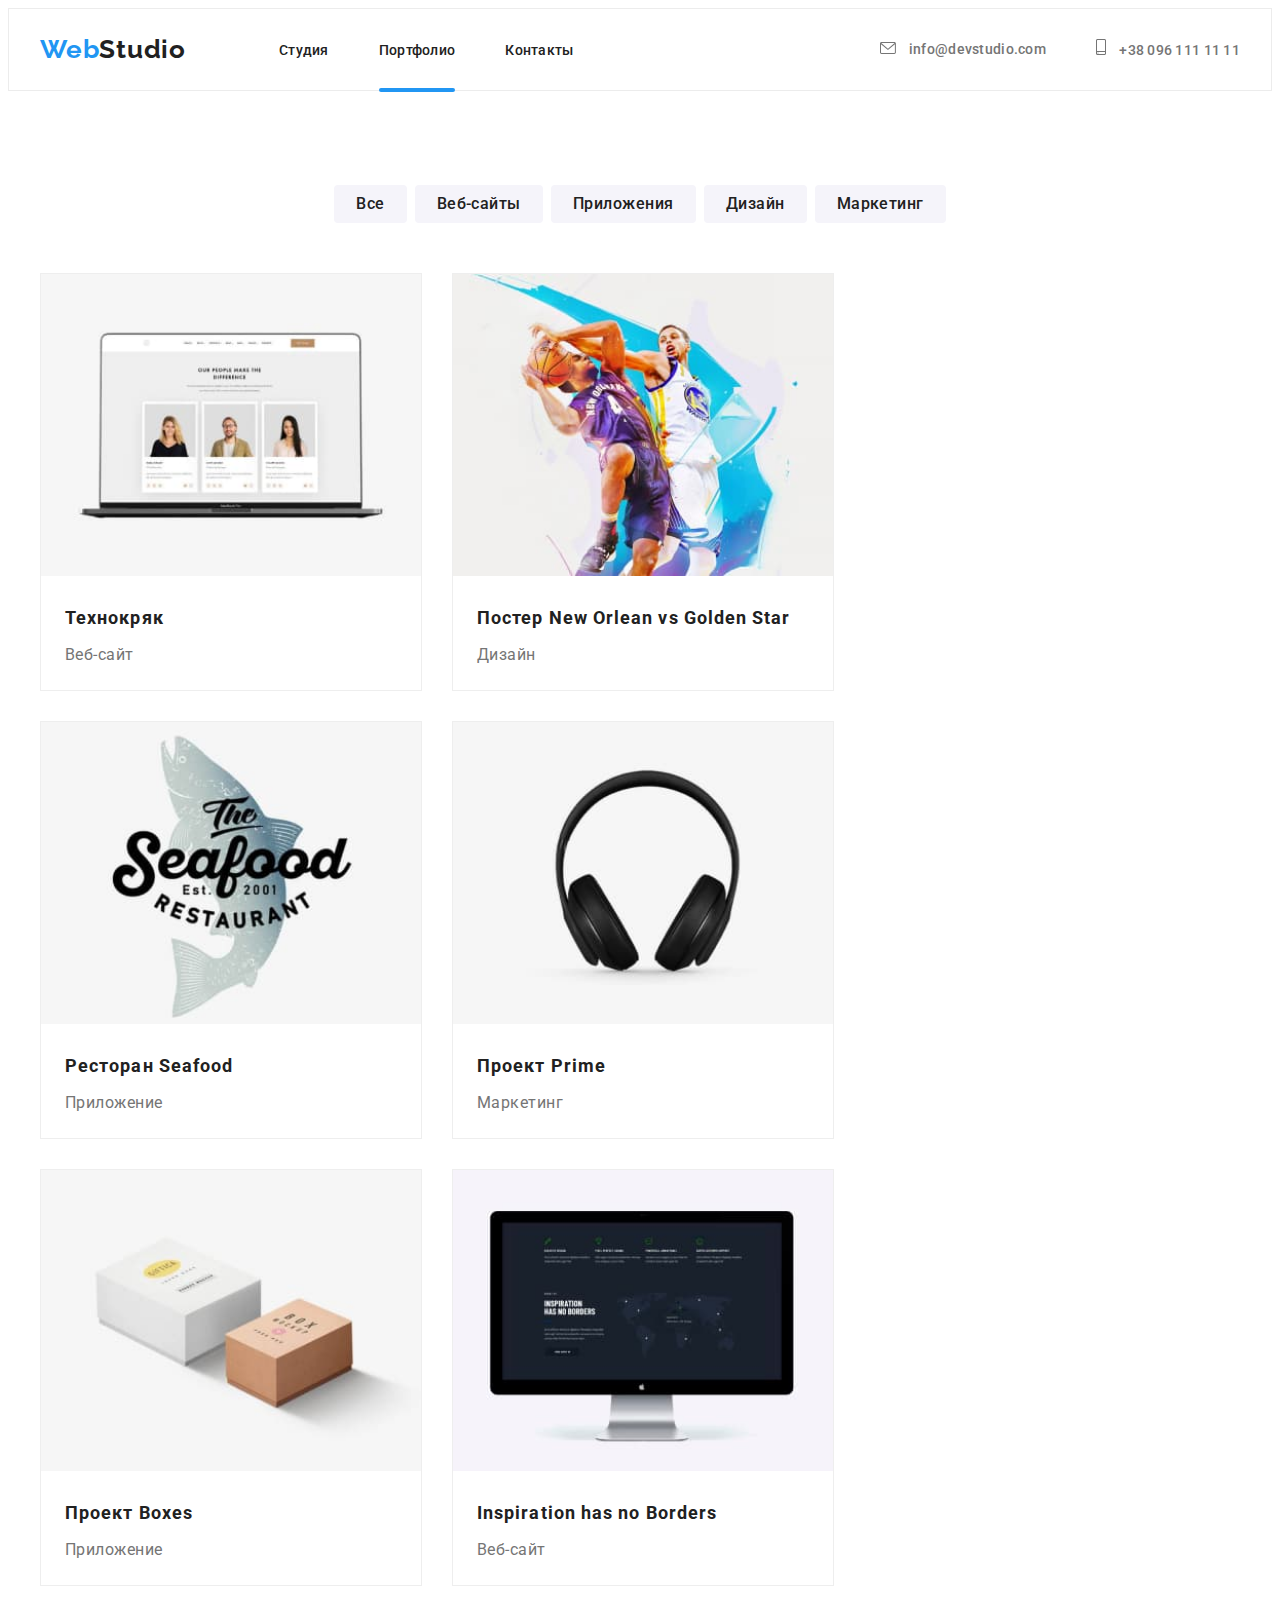
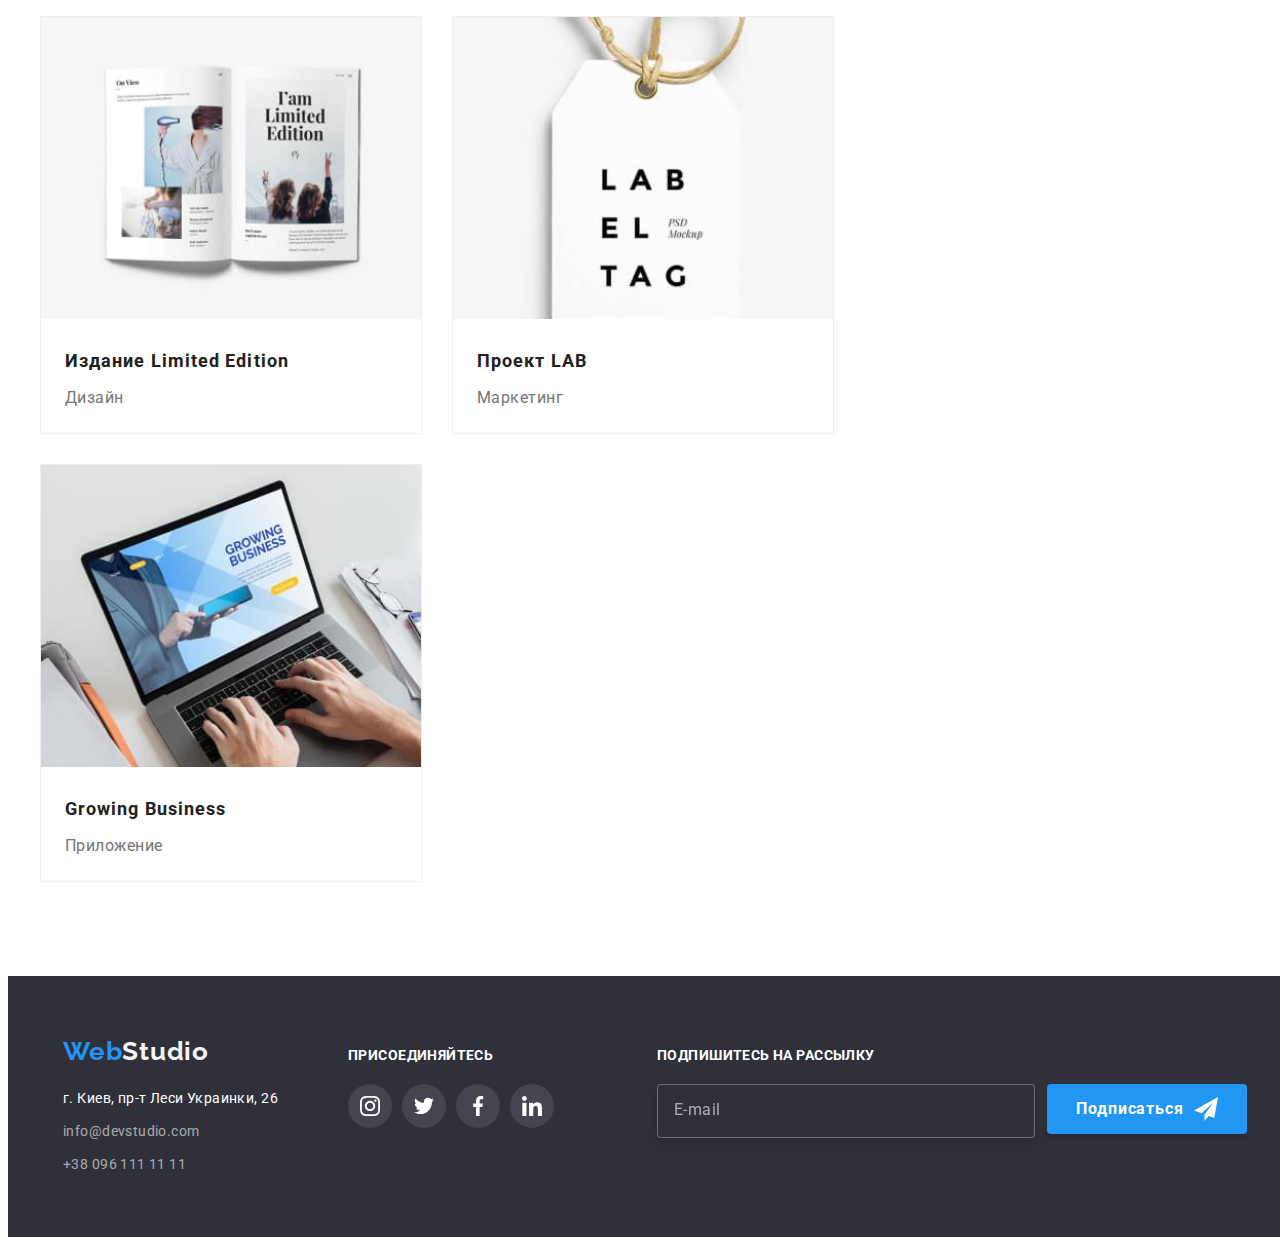
==== commit bd20873b: "hw-8 end" ====
--- a/portfolio.html
+++ b/portfolio.html
@@ -130,6 +130,7 @@
    <section class="portf">
        <div class="container">
        <ul class="portfolio-list-btn list">
+        <div class="port-top-btn">
         <li class="portfolio-item-btn">
             <button type="button" class="portfolio-btn-all btn">Все</button>
         </li>
@@ -139,19 +140,42 @@
         <li class="portfolio-item-btn">
             <button type="button" class="portfolio-btn btn">Приложения</button>
         </li>
+        </div>
+        <div class="port-bottom-btn">
         <li class="portfolio-item-btn">
             <button type="button" class="portfolio-btn btn">Дизайн</button>
         </li>
         <li class="portfolio-item-btn">
             <button type="button" class="portfolio-btn btn">Маркетинг</button>
         </li>
+        </div>
        </ul>
        <ul class="portfolio-list list">
           <li class="portfolio-item">
             <div class="portfolio-top-wrap">
-              <a href="./images/img_7.jpg">
-                  <img src="./images/img_7.jpg" alt="Изображение людей на ноутбуке" width="367"/>
-              </a>
+                <picture>
+                <source srcset="
+                    ./images/img_7.jpg    1x,
+                    ./images/img_7-2x.jpg 2x
+                    " 
+                    media="(min-width: 1200px)" 
+                    />
+                <source srcset="
+                    ./images/img_7-tab.jpg    1x,
+                    ./images/img_7-tab-2x.jpg 2x
+                    " 
+                    media="(min-width: 768px)" 
+                    />
+                    <source srcset="
+                    ./images/img_7-mob.jpg    1x,
+                    ./images/img_7-mob-2x.jpg 2x
+                            " 
+                    media="(min-width: 320px)" />
+                    <img 
+                    src="./images/img_7-mob.jpg"
+                    alt="Изображение людей на ноутбуке"
+                    width="450" />
+                </picture>
               <p class="portfolio-top-text">
                 Ресурс предлагает комплексные 
                 предложения с разным уровнем
@@ -168,9 +192,30 @@
           </li>
           <li class="portfolio-item">
             <div class="portfolio-top-wrap">
-              <a href="./images/img_8.jpg">
-                  <img src="./images/img_8.jpg" alt="Баскетболисты в полете" width="367" />
-              </a>
+                <picture>
+                <source srcset="
+                    ./images/img_8.jpg    1x,
+                    ./images/img_8-2x.jpg 2x
+                    "
+                    media="(min-width: 1200px)" />
+                <source srcset="
+                    ./images/img_8-tab.jpg    1x,
+                    ./images/img_8-tab-2x.jpg 2x
+                    " 
+                    media="(min-width: 768px)" 
+                    />
+                <source srcset="
+                    ./images/img_8-mob.jpg    1x,
+                    ./images/img_8-mob-2x.jpg 2x
+                    " 
+                    media="(min-width: 320px)" 
+                    />
+                    <img 
+                    src="./images/img_8-mob.jpg" 
+                    alt="Баскетболисты в полете" 
+                    width="450" 
+                    />
+                </picture>
             <p class="portfolio-top-text">
                 Ресурс предлагает комплексные
                 предложения с разным уровнем
@@ -187,9 +232,31 @@
           </li>
         <li class="portfolio-item">
             <div class="portfolio-top-wrap">
-            <a href="./images/img_9.jpg">
-                <img src="./images/img_9.jpg" alt="Логотип ресторана" width="367" />
-            </a>
+                <picture>
+                <source srcset="
+                    ./images/img_9.jpg    1x,
+                    ./images/img_9-2x.jpg 2x
+                    " 
+                    media="(min-width: 1200px)" 
+                    />
+                    <source srcset="
+                        ./images/img_9-tab.jpg    1x,
+                        ./images/img_9-tab-2x.jpg 2x
+                        " 
+                        media="(min-width: 768px)" 
+                        />
+                    <source srcset="
+                        ./images/img_9-mob.jpg    1x,
+                        ./images/img_9-mob-2x.jpg 2x
+                        "
+                        media="(min-width: 320px)" 
+                        />
+                    <img 
+                    src="./images/img_9-mob.jpg"
+                    alt="Логотип ресторана" 
+                    width="450" 
+                    />
+                </picture>
             <p class="portfolio-top-text">
                 Ресурс предлагает комплексные
                 предложения с разным уровнем
@@ -206,9 +273,31 @@
         </li>
         <li class="portfolio-item">
             <div class="portfolio-top-wrap">
-            <a href="./images/img_10.jpg">
-                <img src="./images/img_10.jpg" alt="Черные наушники" width="367" />
-            </a>
+                <picture>
+                <source srcset="
+                    ./images/img_10.jpg    1x,
+                    ./images/img_10-2x.jpg 2x
+                    " 
+                    media="(min-width: 1200px)" 
+                    />
+                <source srcset="
+                    ./images/img_10-tab.jpg    1x,
+                    ./images/img_10-tab-2x.jpg 2x
+                    " 
+                    media="(min-width: 768px)" 
+                    />
+                <source srcset="
+                    ./images/img_10-mob.jpg    1x,
+                    ./images/img_10-mob-2x.jpg 2x
+                    " 
+                    media="(min-width: 320px)" 
+                    />
+                    <img 
+                    src="./images/img_10-mob.jpg" 
+                    alt="Черные наушники" 
+                    width="450" 
+                    />
+                </picture>
             <p class="portfolio-top-text">
                 Ресурс предлагает комплексные
                 предложения с разным уровнем
@@ -225,9 +314,31 @@
         </li>
         <li class="portfolio-item">
             <div class="portfolio-top-wrap">
-            <a href="./images/img_11.jpg">
-                <img src="./images/img_11.jpg" alt="Две коробки" width="367" />
-            </a>
+                <picture>
+                <source srcset="
+                    ./images/img_11.jpg    1x,
+                    ./images/img_11-2x.jpg 2x
+                    " 
+                    media="(min-width: 1200px)" 
+                    />
+                <source srcset="
+                    ./images/img_11-tab.jpg    1x,
+                    ./images/img_11-tab-2x.jpg 2x
+                    " 
+                    media="(min-width: 768px)" 
+                    />
+                <source srcset="
+                    ./images/img_11-mob.jpg    1x,
+                    ./images/img_11-mob-2x.jpg 2x
+                    " 
+                    media="(min-width: 320px)" 
+                    />
+                <img 
+                    src="./images/img_11-mob.jpg" 
+                    alt="Две коробки" 
+                    width="450" 
+                    />
+                </picture>
             <p class="portfolio-top-text">
                 Ресурс предлагает комплексные
                 предложения с разным уровнем
@@ -244,9 +355,30 @@
         </li>
         <li class="portfolio-item">
             <div class="portfolio-top-wrap">
-            <a href="./images/img_12.jpg">
-                <img src="./images/img_12.jpg" alt="Включенный монитор компьютера" width="367" />
-            </a>
+                <picture>
+                <source srcset="
+                    ./images/img_12.jpg    1x,
+                    ./images/img_12-2x.jpg 2x
+                    " 
+                    media="(min-width: 1200px)" 
+                    />
+                <source srcset="
+                    ./images/img_12-tab.jpg    1x,
+                    ./images/img_12-tab-2x.jpg 2x
+                    " 
+                    media="(min-width: 768px)" />
+                <source srcset="
+                    ./images/img_12-mob.jpg    1x,
+                    ./images/img_12-mob-2x.jpg 2x
+                    " 
+                    media="(min-width: 320px)" 
+                    />
+                <img 
+                src="./images/img_12-mob.jpg" 
+                alt="Включеный монитор компьютера" 
+                width="450" 
+                />
+                </picture>
             <p class="portfolio-top-text">
                 Ресурс предлагает комплексные
                 предложения с разным уровнем
@@ -263,9 +395,29 @@
         </li>
         <li class="portfolio-item">
             <div class="portfolio-top-wrap">
-            <a href="./images/img_13.jpg">
-                <img src="./images/img_13.jpg" alt="Открытый журнал" width="367" />
-            </a>
+                <picture>
+                <source srcset="
+                    ./images/img_13.jpg    1x,
+                    ./images/img_13-2x.jpg 2x
+                    " 
+                    media="(min-width: 1200px)" 
+                    />
+                <source srcset="
+                    ./images/img_13-tab.jpg    1x,
+                    ./images/img_13-tab-2x.jpg 2x
+                    " 
+                    media="(min-width: 768px)" 
+                    />
+                <source srcset="
+                    ./images/img_13-mob.jpg    1x,
+                    ./images/img_13-mob-2x.jpg 2x
+                    " 
+                    media="(min-width: 320px)" 
+                    />
+                    <img src="./images/img_13-mob.jpg" 
+                    alt="Открытый журнал" 
+                    width="450" />
+                </picture>
             <p class="portfolio-top-text">
                 Ресурс предлагает комплексные
                 предложения с разным уровнем
@@ -282,9 +434,31 @@
         </li>
         <li class="portfolio-item">
             <div class="portfolio-top-wrap">
-            <a href="./images/img_14.jpg">
-                <img src="./images/img_14.jpg" alt="Белый стикер" width="367" />
-            </a>
+                <picture>
+                <source srcset="
+                    ./images/img_14.jpg    1x,
+                    ./images/img_14-2x.jpg 2x
+                    " 
+                    media="(min-width: 1200px)" 
+                    />
+                <source srcset="
+                    ./images/img_14-tab.jpg    1x,
+                    ./images/img_14-tab-2x.jpg 2x
+                    " 
+                    media="(min-width: 768px)" 
+                    />
+                <source srcset="
+                    ./images/img_14-mob.jpg    1x,
+                    ./images/img_14-mob-2x.jpg 2x
+                    "
+                    media="(min-width: 320px)" 
+                    />
+                <img 
+                src="./images/img_14-mob.jpg" 
+                alt="Белый стикер" 
+                width="450" 
+                />
+            </picture>
             <p class="portfolio-top-text">
                 Ресурс предлагает комплексные
                 предложения с разным уровнем
@@ -301,9 +475,31 @@
         </li>
         <li class="portfolio-item">
             <div class="portfolio-top-wrap">
-            <a href="./images/img_15.jpg">
-                <img src="./images/img_15.jpg" alt="Человек работает на ноутбуке" width="367" />
-            </a>
+                <picture>
+                <source srcset="
+                    ./images/img_15.jpg    1x,
+                    ./images/img_15-2x.jpg 2x
+                    " 
+                    media="(min-width: 1200px)" 
+                    />
+                <source srcset="
+                    ./images/img_15-tab.jpg    1x,
+                    ./images/img_15-tab-2x.jpg 2x
+                    " 
+                    media="(min-width: 768px)" 
+                    />
+                <source srcset="
+                    ./images/img_15-mob.jpg    1x,
+                    ./images/img_15-mob-2x.jpg 2x
+                    " 
+                    media="(min-width: 320px)" 
+                    />
+                <img 
+                src="./images/img_15-mob.jpg" 
+                alt="Человек работает на ноутбуке" 
+                width="450" 
+                />
+            </picture>
             <p class="portfolio-top-text">
                 Ресурс предлагает комплексные
                 предложения с разным уровнем
--- a/css/main.min.css
+++ b/css/main.min.css
@@ -1 +1 @@
-:root{--accent-color: #2196F3;--accent-background-color: #2F303A;--timing-function: cubic-bezier(0.4, 0, 0.2, 1)}p,h1,h2,h3,h4,h5,h6{margin:0}ul,ol{margin:0;padding-left:0}button{cursor:pointer}img{max-width:100%;height:auto;width:100%}body{font-family:"Roboto",sans-serif;background-color:#fff}.list{list-style:none}.link{text-decoration:none}.visually-hidden{position:absolute;white-space:nowrap;width:1px;height:1px;overflow:hidden;border:0;padding:0;clip:rect(0 0 0 0);clip-path:inset(50%);margin:-1px}.container{width:100%;margin:0 auto;padding-left:15px;padding-right:15px}@media screen and (min-width: 480px){.container{width:480px}}@media screen and (min-width: 768px){.container{width:768px}}@media screen and (min-width: 1200px){.container{width:1200px}}.title{font-weight:700;font-size:28px;line-height:1.17;text-align:center;letter-spacing:.03em;color:#212121}@media screen and (min-width: 768px){.title{font-size:28px;line-height:1.17}}@media screen and (min-width: 1200px){.title{font-size:36px;line-height:1.16}}.btn{font-family:inherit;font-weight:500;font-size:16px;line-height:1.62;text-align:center;letter-spacing:.03em;cursor:pointer}.bottom-text{font-weight:400;letter-spacing:.03em;color:#757575}.soc__list{display:flex;justify-content:center}.soc__item{width:44px;height:44px;margin-right:10px}.soc__item:last-child{margin-right:0px}.soc__link{width:100%;height:100%;background-color:#fff;border-radius:50%;display:flex;align-items:center;justify-content:center;transition-property:background-color;transition-duration:250ms;transition-timing-function:var(--timing-function);transition-delay:0}.soc__link:hover,.soc__link:focus{background-color:#2196f3}.soc__link:hover .soc__icon,.soc__link:hover .soc__icon,.soc__link:focus .soc__icon,.soc__link:focus .soc__icon{fill:#fff}.soc__icon{fill:#afb1b8;transition-property:fill;transition-duration:250ms;transition-timing-function:var(--timing-function);transition-delay:0}.backdrop{width:100%;height:100%;position:fixed;top:0;background-color:rgba(25,38,28,.4);transition:opacity 500ms,visibility 500ms}.backdrop .is-hidden .modal{transform:translate(-50%, -50%) scale(0) rotate(180deg)}.modal{width:528px;min-height:581px;background:#fff;box-shadow:0px 1px 3px rgba(0,0,0,.12),0px 1px 1px rgba(0,0,0,.14),0px 2px 1px rgba(0,0,0,.2);border-radius:4px;position:absolute;left:50%;top:50%;transform:translate(-50%, -50%) scale(1) rotate(0);transition:transform 500ms;padding:40px}.modal-close-btn{width:30px;height:30px;background-color:rgba(0,0,0,0);border:1px solid #999;border-radius:50%;position:absolute;top:8px;right:8px;display:flex;align-items:center;justify-content:center;padding:0}.modal-btn-icon:hover{fill:#2196f3}.is-hidden{visibility:hidden;opacity:0;pointer-events:none}.no-scroll{overflow:hidden}.modal-title{font-weight:700;font-size:20px;line-height:1.15;text-align:center;letter-spacing:.03em;color:#212121;margin-bottom:12px}.modal-input{width:100%;height:40px;border:1px solid rgba(33,33,33,.2);border-radius:4px;cursor:pointer;padding-left:42px;transition-property:border-color;transition-duration:250ms;transition-timing-function:var(--timing-function);transition-delay:0}.modal-input:hover,.modal-input:focus{border-color:#2196f3}.modal-input:hover+.modal-icon,.modal-input:hover+.modal-icon,.modal-input:focus+.modal-icon,.modal-input:focus+.modal-icon{fill:#2196f3}.modal-field{margin-bottom:10px}.input-wrap{position:relative}.modal-icon{position:absolute;left:12px;top:50%;transform:translateY(-50%);transition-property:fill;transition-duration:250ms;transition-timing-function:var(--timing-function);transition-delay:0}.modal-icon:hover,.modal-icon:focus{fill:#2196f3}.modal-label{font-weight:400;font-size:12px;line-height:1.16;letter-spacing:.01em;color:#757575;margin-bottom:4px;display:block}.modal-text{width:100%;height:120px;border:1px solid rgba(33,33,33,.2);border-radius:4px;resize:none;margin-bottom:4px;cursor:pointer;padding-top:12px;padding-left:16px;transition-property:border-color;transition-duration:250ms;transition-timing-function:var(--timing-function);transition-delay:0}.modal-text:hover,.modal-text:focus{border-color:#2196f3}.modal-text::placeholder{font-weight:400;font-size:12px;line-height:1.16;letter-spacing:.01em;color:rgba(117,117,117,.5)}.modal-field-check{margin-top:10px}.check-text{font-family:"Roboto";font-style:normal;font-weight:400;font-size:14px;line-height:1.71;letter-spacing:.03em;color:#757575;display:flex;justify-content:center;align-items:center;margin-top:10px}.check-text span{width:16px;height:15px;border:2px solid #212121;border-radius:3px;margin-right:7px;display:flex;align-items:center;justify-content:center}.check-icon{fill:rgba(0,0,0,0)}.modal-check:checked+.check-text span{background-color:var(--accent-color);border:none}.modal-check:checked+.check-text .check-icon{fill:#fff}.checkbox-link{margin-left:5px;color:var(--accent-color)}.modal-btn{width:200px;height:50px;font-weight:700;font-size:16px;line-height:30px;display:flex;justify-content:center;align-items:center;text-align:center;letter-spacing:.06em;color:#fff;background:#2196f3;box-shadow:0px 4px 4px rgba(0,0,0,.15);border-radius:4px;border:none;cursor:pointer;margin-left:125px;margin-top:30px;transition-property:background,box-shadow,border-radius;transition-duration:250ms;transition-timing-function:var(--timing-function);transition-delay:0}.modal-btn:hover,.modal-btn:focus{background:#188ce8;box-shadow:0px 4px 4px rgba(0,0,0,.15);border-radius:4px}.header{background-color:#fff;padding-top:16px;padding-bottom:16px;border:1px solid #ececec}.header>.container{display:flex;align-items:center}@media screen and (min-width: 768px){.header{padding-top:26px;padding-bottom:26px}}@media screen and (min-width: 1200px){.header{padding-top:25px;padding-bottom:25px}}.nav{display:flex;align-items:center}.nav__list{display:none}@media screen and (min-width: 768px){.nav__list{display:flex}}.nav__logo{font-family:"Raleway";font-weight:700;font-size:24px;line-height:1.16;letter-spacing:.03em;color:var(--accent-color)}@media screen and (min-width: 768px){.nav__logo{margin-right:88px}}@media screen and (min-width: 1200px){.nav__logo{margin-right:93px;font-size:26px;line-height:1.19}}.logo__accent{color:#212121}.nav__link{font-weight:500;font-size:14px;line-height:1.14;letter-spacing:.02em;color:#212121;position:relative;transition-property:color;transition-duration:250ms;transition-timing-function:var(--timing-function);transition-delay:0}.nav__link.current::after{content:"";position:absolute;width:100%;height:4px;background-color:var(--accent-color);border-radius:2px;left:0;bottom:-34px}.nav__link:hover,.nav__link:focus{color:var(--accent-color)}.nav__item{transition-property:fill;transition-duration:250ms;transition-timing-function:var(--timing-function);transition-delay:0}.nav__item:not(:last-child){margin-right:50px}.nav__item:hover .connect__mail,.nav__item:focus .connect__mail{fill:var(--accent-color)}.nav__item:hover .connect__tel,.nav__item:focus .connect__tel{fill:var(--accent-color)}.connect{display:none}@media screen and (min-width: 768px){.connect{display:flex;margin-left:auto}}@media screen and (min-width: 1200px){.connect{display:flex;margin-left:auto}}.connect__list{display:none}@media screen and (min-width: 768px){.connect__list{display:block}}@media screen and (min-width: 1200px){.connect__list{display:flex}}.connect__item{justify-content:center;transition-property:fill;transition-duration:250ms;transition-timing-function:var(--timing-function);transition-delay:0}.connect__item:not(:last-child){margin-right:50px}.connect__link{font-weight:500;font-size:14px;line-height:1.14;letter-spacing:.02em;color:#757575;transition-property:color;transition-duration:250ms;transition-timing-function:var(--timing-function);transition-delay:0}.connect__link:hover,.connect__link:focus{color:var(--accent-color)}@media screen and (min-width: 768px){.connect__link{font-size:12px;line-height:1.16}}@media screen and (min-width: 1200px){.connect__link{font-size:14px;line-height:1.14}}.connect__mail{width:16px;height:12px;background-color:#fff;display:inline-block;justify-content:center;align-items:center;margin-right:10px;transition-property:fill;transition-duration:250ms;transition-timing-function:var(--timing-function);transition-delay:0;fill:currentColor}@media screen and (min-width: 768px){.connect__mail{width:14px;height:10px}}@media screen and (min-width: 1200px){.connect__mail{width:16px;height:12px}}.connect__tel{width:10px;height:16px;background-color:#fff;display:inline-block;justify-content:center;align-items:center;margin-right:10px;transition-property:fill;transition-duration:250ms;transition-timing-function:var(--timing-function);transition-delay:0;fill:currentColor}@media screen and (min-width: 768px){.connect__tel{width:10px;height:14px}}@media screen and (min-width: 1200px){.connect__tel{width:10px;height:16px}}.menu-open-btn{display:block;margin-left:auto;border:none;background-color:#fff}.menu-open-btn:hover,.menu-open-btn:focus{fill:var(--accent-color)}@media screen and (min-width: 768px){.menu-open-btn{display:none}}.menu-close-btn{display:block;margin-left:auto;border:none;background-color:#fff}.menu-close-btn:hover,.menu-close-btn:focus{fill:var(--accent-color)}.mob-menu{position:fixed;top:0;left:0;background-color:#fff;width:100vw;height:100vh;padding-top:10px;padding-bottom:48px}.mob-menu .container{display:flex;flex-direction:column;justify-content:space-between;height:100%;overflow-y:auto}.mob-menu__list{margin-bottom:40px}.mob-menu__item:not(:last-child){margin-bottom:24px}.mob-menu__link{font-family:"Roboto";font-style:normal;font-weight:500;font-size:40px;line-height:1.17;letter-spacing:.02em;color:#212121}.mob-menu__link:hover,.mob-menu__link:focus{color:var(--accent-color)}.mob-connect__item:not(:last-child){margin-bottom:32px}.mob-tel__link{font-family:"Roboto";font-style:normal;font-weight:500;font-size:34px;line-height:1.17;letter-spacing:.02em;color:#757575}.mob-tel__link:hover,.mob-tel__link:focus{color:var(--accent-color)}.mob-mail__link{font-family:"Roboto";font-style:normal;font-weight:500;font-size:24px;line-height:28px;letter-spacing:.02em;color:#757575}.mob-mail__link:hover,.mob-mail__link:focus{color:var(--accent-color)}.mob-soc__list{display:flex;padding-top:64px}.mob-soc__item{position:relative}.mob-soc-inst__item::after{content:"";position:absolute;left:95px;top:0;width:1px;height:22px;background-color:rgba(33,33,33,.2)}.mob-soc-tw__item::after{content:"";position:absolute;left:69px;top:0;width:1px;height:22px;background-color:rgba(33,33,33,.2)}.mob-soc-face__item::after{content:"";position:absolute;left:91px;top:0;width:1px;height:22px;background-color:rgba(33,33,33,.2)}.mob-soc__link{font-family:"Roboto";font-style:normal;font-weight:500;font-size:18px;line-height:1.22;letter-spacing:.02em;color:#2196f3}.mob-soc__item:not(:last-child){margin-right:20px}.hero .container{width:100%;align-items:center;justify-content:center;padding-top:118px;padding-bottom:118px;background-color:var(--accent-background-color);background-image:linear-gradient(rgba(47, 48, 58, 0.4), rgba(47, 48, 58, 0.4)),url(../images/hero-bg-mob.jpg);background-repeat:no-repeat;background-position:center;background-size:cover}@media(min-device-pixel-ratio: 2),(min-resolution: 192dpi),(min-resolution: 2dppx){.hero .container{background-image:linear-gradient(rgba(47, 48, 58, 0.4), rgba(47, 48, 58, 0.4)),url(../images/hero-bg-mob-2x.jpg)}}@media screen and (min-width: 768px){.hero .container{background-image:linear-gradient(rgba(47, 48, 58, 0.4), rgba(47, 48, 58, 0.4)),url(../images/hero-bg-tab.jpg)}}@media screen and (min-width: 768px)and (min-device-pixel-ratio: 2),screen and (min-width: 768px)and (min-resolution: 192dpi),screen and (min-width: 768px)and (min-resolution: 2dppx){.hero .container{background-image:linear-gradient(rgba(47, 48, 58, 0.4), rgba(47, 48, 58, 0.4)),url(../images/hero-bg-tab-2x.jpg)}}@media screen and (min-width: 1200px){.hero .container{padding-top:200px;padding-bottom:200px;background-image:linear-gradient(rgba(47, 48, 58, 0.4), rgba(47, 48, 58, 0.4)),url(../images/hero-bg.jpg)}}@media screen and (min-width: 1200px)and (min-device-pixel-ratio: 2),screen and (min-width: 1200px)and (min-resolution: 192dpi),screen and (min-width: 1200px)and (min-resolution: 2dppx){.hero .container{background-image:linear-gradient(rgba(47, 48, 58, 0.4), rgba(47, 48, 58, 0.4)),url(../images/hero-bg-2x.jpg)}}.hero-title{font-weight:900;font-size:26px;line-height:1.6;text-align:center;letter-spacing:.06em;text-transform:uppercase;max-width:360px;color:#fff;margin:0 auto;margin-bottom:30px}@media screen and (min-width: 1200px){.hero-title{font-size:44px;line-height:1.36;max-width:696px}}.hero-btn{width:200px;height:50px;font-family:inherit;font-weight:700;font-size:16px;line-height:1.87;display:flex;justify-content:center;align-items:center;text-align:center;letter-spacing:.06em;color:#fff;background:#2196f3;box-shadow:0px 4px 4px rgba(0,0,0,.15);border-radius:4px;cursor:pointer;margin:0 auto;transition-property:background,box-shadow,border-radius;transition-duration:250ms;transition-timing-function:var(--timing-function);transition-delay:0}.hero-btn:hover,.hero-btn:focus{background:#188ce8;box-shadow:0px 4px 4px rgba(0,0,0,.15);border-radius:4px}.pec{padding-top:60px;padding-bottom:60px}@media screen and (min-width: 1200px){.pec{padding-top:94px;padding-bottom:47px}}.pec-text{font-weight:700;font-size:14px;line-height:1.14;letter-spacing:.03em;text-transform:uppercase;text-align:center;color:var(--contet-title-color)}@media screen and (min-width: 1200px){.pec-text{text-align:left}}.pec-list{display:flex;flex-wrap:wrap;gap:30px}.pec-bottom-text{font-size:14px;line-height:1.71;padding-top:10px;max-width:450px}@media screen and (min-width: 768px){.pec-bottom-text{max-width:354px}}@media screen and (min-width: 1200px){.pec-bottom-text{max-width:270px}}.pec-item{width:100%}@media screen and (min-width: 768px){.pec-item{width:calc((100% - 30px)/2)}}@media screen and (min-width: 1200px){.pec-item{width:calc((100% - 90px)/4)}}.pec-item::before{display:block;content:"";height:120px;background:#f5f4fa;border-radius:4px;background-repeat:no-repeat;background-position:center;margin-bottom:30px}.pec-icon-antenna::before{background-image:url(../images/antenna-pec.svg)}.pec-icon-clock::before{background-image:url(../images/clock-pec.svg)}.pec-icon-diagram::before{background-image:url(../images/diagram-pec.svg)}.pec-icon-astronaut::before{background-image:url(../images/astronaut-pec.svg)}.work{display:none}@media screen and (min-width: 1200px){.work{display:block;padding-top:47px;padding-bottom:94px}}.work-list{margin-top:50px;display:flex}.work-item:not(:last-child){margin-right:30px}.work-img-text{position:relative;overflow:hidden;width:100%}.work-bottom-text{position:absolute;width:100%;height:70px;bottom:4px;font-weight:700;font-size:14px;line-height:1,14;text-align:center;letter-spacing:.03em;text-transform:uppercase;padding-top:27px;padding-bottom:27px;color:#fff;background-color:rgba(47,48,58,.8)}.team{background-color:#f5f4fa;padding-top:60px;padding-bottom:60px}@media screen and (min-width: 1200px){.team{padding-top:94px;padding-bottom:94px}}.team__title{margin-bottom:30px}@media screen and (min-width: 1200px){.team__title{margin-bottom:50px}}.team__list{display:flex;flex-wrap:wrap;gap:30px}.team__item{width:100%;background-color:#fff;box-shadow:0px 1px 3px rgba(0,0,0,.12),0px 1px 1px rgba(0,0,0,.14),0px 2px 1px rgba(0,0,0,.2);border-radius:0px 0px 4px 4px}@media screen and (min-width: 768px){.team__item{width:calc((100% - 30px)/2)}}@media screen and (min-width: 1200px){.team__item{width:calc((100% - 90px)/4)}}.managers{padding-top:30px;padding-bottom:30px}.managers__name{font-weight:500;font-size:16px;line-height:1.18;text-align:center;letter-spacing:.03em;color:#212121}.managers__position{font-weight:400;letter-spacing:.03em;color:#757575;font-size:16px;line-height:1.18;text-align:center;margin-top:10px;margin-bottom:16px}.footer .container{width:100%;justify-content:center;background-color:var(--accent-background-color);font-style:normal;padding-top:60px;padding-bottom:60px;display:block}@media screen and (min-width: 1200px){.footer .container{display:flex}}.footer-box{display:block}@media screen and (min-width: 1200px){.footer-box{display:inline-flex}}.footer-contacts{text-align:center}@media screen and (min-width: 1200px){.footer-contacts{text-align:left}}.footer-connect{text-align:center;margin-top:60px}@media screen and (min-width: 768px){.footer-connect{margin-left:165px;margin-top:12px}}@media screen and (min-width: 1200px){.footer-connect{margin-left:70px;margin-top:12px;text-align:left}}.footer-contacts-connect{display:block;justify-content:center}@media screen and (min-width: 768px){.footer-contacts-connect{display:flex}}.connect-title{font-weight:700;font-size:14px;line-height:1.14;letter-spacing:.03em;text-transform:uppercase;color:#fff;padding-bottom:20px}.footer-logo{font-family:"Raleway";font-weight:700;font-size:24px;line-height:1.16;letter-spacing:.03em;color:var(--accent-color)}@media screen and (min-width: 1200px){.footer-logo{font-size:26px;line-height:1.19}}.footer-list{margin-top:20px}.footer-adress{font-style:normal;font-weight:400;font-size:14px;line-height:1.71;letter-spacing:.03em;margin-bottom:9px;color:#fff;transition-property:color;transition-duration:250ms;transition-timing-function:var(--timing-function);transition-delay:0}.footer-adress:hover,.footer-adress:focus{color:var(--accent-color)}.footer-mail{font-style:normal;font-weight:400;font-size:14px;line-height:1.71;letter-spacing:.03em;color:rgba(255,255,255,.6);transition-property:color;transition-duration:250ms;transition-timing-function:var(--timing-function);transition-delay:0}.footer-mail:hover,.footer-mail:focus{color:var(--accent-color)}.footer-tel{font-style:normal;font-weight:400;font-size:14px;line-height:1.71;letter-spacing:.03em;color:rgba(255,255,255,.6);transition-property:color;transition-duration:250ms;transition-timing-function:var(--timing-function);transition-delay:0}.footer-tel:hover,.footer-tel:focus{color:var(--accent-color)}.footer-logo-accent{color:#f5f4fa}.item-footer-mail{margin-top:9px}.item-footer-tel{margin-top:9px}.connect-soc-list{display:flex;margin:0 auto}.connect-soc-item{width:44px;height:44px;margin-right:10px}.connect-soc-item:last-child{margin-right:10px}.connect-soc-link{width:100%;height:100%;background-color:rgba(255,255,255,.1);border-radius:50%;display:flex;align-items:center;justify-content:center;transition-property:background-color;transition-duration:250ms;transition-timing-function:var(--timing-function);transition-delay:0}.connect-soc-link:hover,.connect-soc-link:focus{background-color:#2196f3}.connect-soc-link:hover .connect-soc-icon,.connect-soc-link:hover .connect-soc-icon,.connect-soc-link:focus .connect-soc-icon,.connect-soc-link:focus .connect-soc-icon{fill:#fff}.connect-soc-icon{fill:#fff;transition-property:fill;transition-duration:250ms;transition-timing-function:var(--timing-function);transition-delay:0}.connect-soc-list{align-items:center;text-align:center;justify-content:center;margin:0 auto}.footer-mailing{margin-top:60px}@media screen and (min-width: 1200px){.footer-mailing{margin-top:12px;margin-left:93px}}.footer-mailing-title{font-style:normal;font-weight:700;font-size:14px;line-height:1.14;letter-spacing:.03em;text-transform:uppercase;text-align:center;color:#fff;margin-bottom:20px}@media screen and (min-width: 1200px){.footer-mailing-title{text-align:left}}.footer-mailing-input{display:block}@media screen and (min-width: 1200px){.footer-mailing-input{display:flex}}.footer-input{width:450px;height:50px;border:1px solid rgba(255,255,255,.3);filter:drop-shadow(0px 4px 4px rgba(0, 0, 0, 0.15));border-radius:4px;color:#fff;margin-left:auto;margin-right:auto;display:flex;align-items:center;justify-content:center;margin-top:10px;margin-bottom:10px;padding-left:16px;background-color:#2f303a;cursor:pointer}.footer-input::placeholder{font-family:"Roboto";font-style:normal;font-weight:400;font-size:16px;line-height:1.25;letter-spacing:.03em;color:rgba(255,255,255,.6)}@media screen and (min-width: 768px){.footer-input{margin-top:0px;width:450px}}@media screen and (min-width: 1200px){.footer-input{margin-top:0px;width:358px}}.footer-btn{width:200px;height:50px;background:#2196f3;box-shadow:0px 4px 4px rgba(0,0,0,.15);border-radius:4px;border:none;margin:0 auto;font-family:"Roboto";font-style:normal;font-weight:700;font-size:16px;line-height:1.88;display:flex;align-items:center;text-align:center;justify-content:center;letter-spacing:.06em;color:#fff;transition-property:background,box-shadow,border-radius;transition-duration:250ms;transition-timing-function:var(--timing-function);transition-delay:0}.footer-btn:hover,.footer-btn:focus{background:#188ce8;box-shadow:0px 4px 4px rgba(0,0,0,.15);border-radius:4px}@media screen and (min-width: 1200px){.footer-btn{margin-top:0px;margin-left:12px}}.footer-send-icon{margin-left:10px}.portf{padding-top:94px;padding-bottom:94px}.portfolio-list-btn{display:flex;justify-content:center}.portfolio-item-btn:not(:last-child){margin-right:8px}.portfolio-list{display:flex;flex-wrap:wrap;margin-top:50px;gap:30px}.portfolio-item{width:100%;background:#fff;border:1px solid #eee;transition-property:box-shadow;transition-duration:250ms;transition-timing-function:var(--timing-function);transition-delay:0}.portfolio-item:hover,.portfolio-item:focus{box-shadow:0px 1px 1px rgba(0,0,0,.12),0px 4px 4px rgba(0,0,0,.06),1px 4px 6px rgba(0,0,0,.16)}.portfolio-item:hover .portfolio-top-text,.portfolio-item:focus .portfolio-top-text{transform:translateY(0)}.portfolio-top-wrap{position:relative;overflow:hidden}.portfolio-top-text{position:absolute;top:0%;font-style:normal;font-weight:400;font-size:18px;line-height:1.55;height:100%;letter-spacing:.03em;color:#fff;background-color:rgba(33,150,243,.9);padding-top:63px;padding-right:24px;padding-bottom:63px;padding-left:24px;transition-property:transform;transition-duration:250ms;transition-timing-function:var(--timing-function);transition-delay:0;transform:translateY(100%);transition:transform 250ms cubic-bezier(0.4, 0, 0.2, 1)}.portfolio-btn{color:#212121;width:128px;height:38px;background-color:#f5f4fa;border-radius:4px;transition-property:color,background-color,box-shadow;transition-duration:250ms;transition-timing-function:var(--timing-function)}.portfolio-btn:hover,.portfolio-btn:focus{color:#fff;background-color:#2196f3;box-shadow:0px 3px 1px rgba(0,0,0,.1),0px 1px 2px rgba(0,0,0,.08),0px 2px 2px rgba(0,0,0,.12)}.portfolio-btn-all{color:#212121;background-color:#f5f4fa;border-radius:4px;width:73px;height:38px;transition-property:color,background-color,box-shadow;transition-duration:250ms;transition-timing-function:var(--timing-function);transition-delay:0}.portfolio-btn-all:hover,.portfolio-btn-all:focus{color:#fff;background-color:#2196f3;box-shadow:0px 3px 1px rgba(0,0,0,.1),0px 1px 2px rgba(0,0,0,.08),0px 2px 2px rgba(0,0,0,.12)}.portfolio-text{font-weight:700;font-size:18px;line-height:2;letter-spacing:.06em;color:#212121}.portfolio-bottom-text{font-size:16px;line-height:1.87;margin-top:4px}.portf-bottom-title{padding-top:20px;padding-right:24px;padding-bottom:20px;padding-left:24px}.clients{padding-top:60px;padding-bottom:60px}@media screen and (min-width: 768px){.clients{padding-top:60px;padding-bottom:60px}}@media screen and (min-width: 1200px){.clients{padding-top:94px;padding-bottom:94px}}.clients-list{margin-top:30px;display:flex;flex-wrap:wrap;gap:30px;justify-content:center}@media screen and (min-width: 768px){.clients-list{margin-top:30px}}@media screen and (min-width: 1200px){.clients-list{margin-top:50px}}.clients-item{width:calc((100% - 30px)/2)}@media screen and (min-width: 768px){.clients-item{width:calc((100% - 60px)/3)}}@media screen and (min-width: 1200px){.clients-item{width:calc((100% - 150px)/6)}}.clients-link{width:210px;height:92px;border:1px solid #afb1b8;border-radius:4px;display:flex;align-items:center;justify-content:center;transition-property:border;transition-duration:250ms;transition-timing-function:var(--timing-function);transition-delay:0}@media screen and (min-width: 768px){.clients-link{width:226px}}@media screen and (min-width: 1200px){.clients-link{width:170px}}.clients-link:hover,.clients-link:focus{border:1px solid #2196f3}.clients-link:hover .clients-icon,.clients-link:hover .clients-icon,.clients-link:focus .clients-icon,.clients-link:focus .clients-icon{fill:#2196f3}.clients-icon{fill:#afb1b8;transition-property:fill;transition-duration:250ms;transition-timing-function:var(--timing-function);transition-delay:0}/*# sourceMappingURL=main.min.css.map */+:root{--accent-color: #2196F3;--accent-background-color: #2F303A;--timing-function: cubic-bezier(0.4, 0, 0.2, 1)}p,h1,h2,h3,h4,h5,h6{margin:0}ul,ol{margin:0;padding-left:0}button{cursor:pointer}img{max-width:100%;height:auto;width:100%}body{font-family:"Roboto",sans-serif;background-color:#fff}.list{list-style:none}.link{text-decoration:none}.visually-hidden{position:absolute;white-space:nowrap;width:1px;height:1px;overflow:hidden;border:0;padding:0;clip:rect(0 0 0 0);clip-path:inset(50%);margin:-1px}.container{width:100%;margin:0 auto;padding-left:15px;padding-right:15px}@media screen and (min-width: 480px){.container{width:480px}}@media screen and (min-width: 768px){.container{width:768px}}@media screen and (min-width: 1200px){.container{width:1200px}}.title{font-weight:700;font-size:28px;line-height:1.17;text-align:center;letter-spacing:.03em;color:#212121}@media screen and (min-width: 768px){.title{font-size:28px;line-height:1.17}}@media screen and (min-width: 1200px){.title{font-size:36px;line-height:1.16}}.btn{font-family:inherit;font-weight:500;font-size:16px;line-height:1.62;text-align:center;letter-spacing:.03em;cursor:pointer}.bottom-text{font-weight:400;letter-spacing:.03em;color:#757575}.soc__list{display:flex;justify-content:center}.soc__item{width:44px;height:44px;margin-right:10px}.soc__item:last-child{margin-right:0px}.soc__link{width:100%;height:100%;background-color:#fff;border-radius:50%;display:flex;align-items:center;justify-content:center;transition-property:background-color;transition-duration:250ms;transition-timing-function:var(--timing-function);transition-delay:0}.soc__link:hover,.soc__link:focus{background-color:#2196f3}.soc__link:hover .soc__icon,.soc__link:hover .soc__icon,.soc__link:focus .soc__icon,.soc__link:focus .soc__icon{fill:#fff}.soc__icon{fill:#afb1b8;transition-property:fill;transition-duration:250ms;transition-timing-function:var(--timing-function);transition-delay:0}.backdrop{width:100%;height:100%;position:fixed;top:0;background-color:rgba(25,38,28,.4);transition:opacity 500ms,visibility 500ms}.backdrop .is-hidden .modal{transform:translate(-50%, -50%) scale(0) rotate(180deg)}.modal{width:528px;min-height:581px;background:#fff;box-shadow:0px 1px 3px rgba(0,0,0,.12),0px 1px 1px rgba(0,0,0,.14),0px 2px 1px rgba(0,0,0,.2);border-radius:4px;position:absolute;left:50%;top:50%;transform:translate(-50%, -50%) scale(1) rotate(0);transition:transform 500ms;padding:40px}.modal-close-btn{width:30px;height:30px;background-color:rgba(0,0,0,0);border:1px solid #999;border-radius:50%;position:absolute;top:8px;right:8px;display:flex;align-items:center;justify-content:center;padding:0}.modal-btn-icon:hover{fill:#2196f3}.is-hidden{visibility:hidden;opacity:0;pointer-events:none}.no-scroll{overflow:hidden}.modal-title{font-weight:700;font-size:20px;line-height:1.15;text-align:center;letter-spacing:.03em;color:#212121;margin-bottom:12px}.modal-input{width:100%;height:40px;border:1px solid rgba(33,33,33,.2);border-radius:4px;cursor:pointer;padding-left:42px;transition-property:border-color;transition-duration:250ms;transition-timing-function:var(--timing-function);transition-delay:0}.modal-input:hover,.modal-input:focus{border-color:#2196f3}.modal-input:hover+.modal-icon,.modal-input:hover+.modal-icon,.modal-input:focus+.modal-icon,.modal-input:focus+.modal-icon{fill:#2196f3}.modal-field{margin-bottom:10px}.input-wrap{position:relative}.modal-icon{position:absolute;left:12px;top:50%;transform:translateY(-50%);transition-property:fill;transition-duration:250ms;transition-timing-function:var(--timing-function);transition-delay:0}.modal-icon:hover,.modal-icon:focus{fill:#2196f3}.modal-label{font-weight:400;font-size:12px;line-height:1.16;letter-spacing:.01em;color:#757575;margin-bottom:4px;display:block}.modal-text{width:100%;height:120px;border:1px solid rgba(33,33,33,.2);border-radius:4px;resize:none;margin-bottom:4px;cursor:pointer;padding-top:12px;padding-left:16px;transition-property:border-color;transition-duration:250ms;transition-timing-function:var(--timing-function);transition-delay:0}.modal-text:hover,.modal-text:focus{border-color:#2196f3}.modal-text::placeholder{font-weight:400;font-size:12px;line-height:1.16;letter-spacing:.01em;color:rgba(117,117,117,.5)}.modal-field-check{margin-top:10px}.check-text{font-family:"Roboto";font-style:normal;font-weight:400;font-size:14px;line-height:1.71;letter-spacing:.03em;color:#757575;display:flex;justify-content:center;align-items:center;margin-top:10px}.check-text span{width:16px;height:15px;border:2px solid #212121;border-radius:3px;margin-right:7px;display:flex;align-items:center;justify-content:center}.check-icon{fill:rgba(0,0,0,0)}.modal-check:checked+.check-text span{background-color:var(--accent-color);border:none}.modal-check:checked+.check-text .check-icon{fill:#fff}.checkbox-link{margin-left:5px;color:var(--accent-color)}.modal-btn{width:200px;height:50px;font-weight:700;font-size:16px;line-height:30px;display:flex;justify-content:center;align-items:center;text-align:center;letter-spacing:.06em;color:#fff;background:#2196f3;box-shadow:0px 4px 4px rgba(0,0,0,.15);border-radius:4px;border:none;cursor:pointer;margin-left:125px;margin-top:30px;transition-property:background,box-shadow,border-radius;transition-duration:250ms;transition-timing-function:var(--timing-function);transition-delay:0}.modal-btn:hover,.modal-btn:focus{background:#188ce8;box-shadow:0px 4px 4px rgba(0,0,0,.15);border-radius:4px}.header{background-color:#fff;padding-top:16px;padding-bottom:16px;border:1px solid #ececec}.header>.container{display:flex;align-items:center}@media screen and (min-width: 768px){.header{padding-top:26px;padding-bottom:26px}}@media screen and (min-width: 1200px){.header{padding-top:25px;padding-bottom:25px}}.nav{display:flex;align-items:center}.nav__list{display:none}@media screen and (min-width: 768px){.nav__list{display:flex}}.nav__logo{font-family:"Raleway";font-weight:700;font-size:24px;line-height:1.16;letter-spacing:.03em;color:var(--accent-color)}@media screen and (min-width: 768px){.nav__logo{margin-right:88px}}@media screen and (min-width: 1200px){.nav__logo{margin-right:93px;font-size:26px;line-height:1.19}}.logo__accent{color:#212121}.nav__link{font-weight:500;font-size:14px;line-height:1.14;letter-spacing:.02em;color:#212121;position:relative;transition-property:color;transition-duration:250ms;transition-timing-function:var(--timing-function);transition-delay:0}.nav__link.current::after{content:"";position:absolute;width:100%;height:4px;background-color:var(--accent-color);border-radius:2px;left:0;bottom:-34px}.nav__link:hover,.nav__link:focus{color:var(--accent-color)}.nav__item{transition-property:fill;transition-duration:250ms;transition-timing-function:var(--timing-function);transition-delay:0}.nav__item:not(:last-child){margin-right:50px}.nav__item:hover .connect__mail,.nav__item:focus .connect__mail{fill:var(--accent-color)}.nav__item:hover .connect__tel,.nav__item:focus .connect__tel{fill:var(--accent-color)}.connect{display:none}@media screen and (min-width: 768px){.connect{display:flex;margin-left:auto}}@media screen and (min-width: 1200px){.connect{display:flex;margin-left:auto}}.connect__list{display:none}@media screen and (min-width: 768px){.connect__list{display:block}}@media screen and (min-width: 1200px){.connect__list{display:flex}}.connect__item{justify-content:center;transition-property:fill;transition-duration:250ms;transition-timing-function:var(--timing-function);transition-delay:0}.connect__item:not(:last-child){margin-right:50px}.connect__link{font-weight:500;font-size:14px;line-height:1.14;letter-spacing:.02em;color:#757575;transition-property:color;transition-duration:250ms;transition-timing-function:var(--timing-function);transition-delay:0}.connect__link:hover,.connect__link:focus{color:var(--accent-color)}@media screen and (min-width: 768px){.connect__link{font-size:12px;line-height:1.16}}@media screen and (min-width: 1200px){.connect__link{font-size:14px;line-height:1.14}}.connect__mail{width:16px;height:12px;background-color:#fff;display:inline-block;justify-content:center;align-items:center;margin-right:10px;transition-property:fill;transition-duration:250ms;transition-timing-function:var(--timing-function);transition-delay:0;fill:currentColor}@media screen and (min-width: 768px){.connect__mail{width:14px;height:10px}}@media screen and (min-width: 1200px){.connect__mail{width:16px;height:12px}}.connect__tel{width:10px;height:16px;background-color:#fff;display:inline-block;justify-content:center;align-items:center;margin-right:10px;transition-property:fill;transition-duration:250ms;transition-timing-function:var(--timing-function);transition-delay:0;fill:currentColor}@media screen and (min-width: 768px){.connect__tel{width:10px;height:14px}}@media screen and (min-width: 1200px){.connect__tel{width:10px;height:16px}}.menu-open-btn{display:block;margin-left:auto;border:none;background-color:#fff}.menu-open-btn:hover,.menu-open-btn:focus{fill:var(--accent-color)}@media screen and (min-width: 768px){.menu-open-btn{display:none}}.menu-close-btn{display:block;margin-left:auto;border:none;background-color:#fff}.menu-close-btn:hover,.menu-close-btn:focus{fill:var(--accent-color)}.mob-menu{position:fixed;top:0;left:0;background-color:#fff;width:100vw;height:100vh;padding-top:10px;padding-bottom:48px}.mob-menu .container{display:flex;flex-direction:column;justify-content:space-between;height:100%;overflow-y:auto}.mob-menu__list{margin-bottom:40px}.mob-menu__item:not(:last-child){margin-bottom:24px}.mob-menu__link{font-family:"Roboto";font-style:normal;font-weight:500;font-size:40px;line-height:1.17;letter-spacing:.02em;color:#212121}.mob-menu__link:hover,.mob-menu__link:focus{color:var(--accent-color)}.mob-connect__item:not(:last-child){margin-bottom:32px}.mob-tel__link{font-family:"Roboto";font-style:normal;font-weight:500;font-size:34px;line-height:1.17;letter-spacing:.02em;color:#757575}.mob-tel__link:hover,.mob-tel__link:focus{color:var(--accent-color)}.mob-mail__link{font-family:"Roboto";font-style:normal;font-weight:500;font-size:24px;line-height:28px;letter-spacing:.02em;color:#757575}.mob-mail__link:hover,.mob-mail__link:focus{color:var(--accent-color)}.mob-soc__list{display:flex;padding-top:64px}.mob-soc__item{position:relative}.mob-soc-inst__item::after{content:"";position:absolute;left:95px;top:0;width:1px;height:22px;background-color:rgba(33,33,33,.2)}.mob-soc-tw__item::after{content:"";position:absolute;left:69px;top:0;width:1px;height:22px;background-color:rgba(33,33,33,.2)}.mob-soc-face__item::after{content:"";position:absolute;left:91px;top:0;width:1px;height:22px;background-color:rgba(33,33,33,.2)}.mob-soc__link{font-family:"Roboto";font-style:normal;font-weight:500;font-size:18px;line-height:1.22;letter-spacing:.02em;color:#2196f3}.mob-soc__item:not(:last-child){margin-right:20px}.hero .container{width:100%;align-items:center;justify-content:center;padding-top:118px;padding-bottom:118px;background-color:var(--accent-background-color);background-image:linear-gradient(rgba(47, 48, 58, 0.4), rgba(47, 48, 58, 0.4)),url(../images/hero-bg-mob.jpg);background-repeat:no-repeat;background-position:center;background-size:cover}@media(min-device-pixel-ratio: 2),(min-resolution: 192dpi),(min-resolution: 2dppx){.hero .container{background-image:linear-gradient(rgba(47, 48, 58, 0.4), rgba(47, 48, 58, 0.4)),url(../images/hero-bg-mob-2x.jpg)}}@media screen and (min-width: 768px){.hero .container{background-image:linear-gradient(rgba(47, 48, 58, 0.4), rgba(47, 48, 58, 0.4)),url(../images/hero-bg-tab.jpg)}}@media screen and (min-width: 768px)and (min-device-pixel-ratio: 2),screen and (min-width: 768px)and (min-resolution: 192dpi),screen and (min-width: 768px)and (min-resolution: 2dppx){.hero .container{background-image:linear-gradient(rgba(47, 48, 58, 0.4), rgba(47, 48, 58, 0.4)),url(../images/hero-bg-tab-2x.jpg)}}@media screen and (min-width: 1200px){.hero .container{padding-top:200px;padding-bottom:200px;background-image:linear-gradient(rgba(47, 48, 58, 0.4), rgba(47, 48, 58, 0.4)),url(../images/hero-bg.jpg)}}@media screen and (min-width: 1200px)and (min-device-pixel-ratio: 2),screen and (min-width: 1200px)and (min-resolution: 192dpi),screen and (min-width: 1200px)and (min-resolution: 2dppx){.hero .container{background-image:linear-gradient(rgba(47, 48, 58, 0.4), rgba(47, 48, 58, 0.4)),url(../images/hero-bg-2x.jpg)}}.hero-title{font-weight:900;font-size:26px;line-height:1.6;text-align:center;letter-spacing:.06em;text-transform:uppercase;max-width:360px;color:#fff;margin:0 auto;margin-bottom:30px}@media screen and (min-width: 1200px){.hero-title{font-size:44px;line-height:1.36;max-width:696px}}.hero-btn{width:200px;height:50px;font-family:inherit;font-weight:700;font-size:16px;line-height:1.87;display:flex;justify-content:center;align-items:center;text-align:center;letter-spacing:.06em;color:#fff;background:#2196f3;box-shadow:0px 4px 4px rgba(0,0,0,.15);border-radius:4px;cursor:pointer;margin:0 auto;transition-property:background,box-shadow,border-radius;transition-duration:250ms;transition-timing-function:var(--timing-function);transition-delay:0}.hero-btn:hover,.hero-btn:focus{background:#188ce8;box-shadow:0px 4px 4px rgba(0,0,0,.15);border-radius:4px}.pec{padding-top:60px;padding-bottom:60px}@media screen and (min-width: 1200px){.pec{padding-top:94px;padding-bottom:47px}}.pec-text{font-weight:700;font-size:14px;line-height:1.14;letter-spacing:.03em;text-transform:uppercase;text-align:center;color:var(--contet-title-color)}@media screen and (min-width: 1200px){.pec-text{text-align:left}}.pec-list{display:flex;flex-wrap:wrap;gap:30px}.pec-bottom-text{font-size:14px;line-height:1.71;padding-top:10px;max-width:450px}@media screen and (min-width: 768px){.pec-bottom-text{max-width:354px}}@media screen and (min-width: 1200px){.pec-bottom-text{max-width:270px}}.pec-item{width:100%}@media screen and (min-width: 768px){.pec-item{width:calc((100% - 30px)/2)}}@media screen and (min-width: 1200px){.pec-item{width:calc((100% - 90px)/4)}}.pec-item::before{display:block;content:"";height:120px;background:#f5f4fa;border-radius:4px;background-repeat:no-repeat;background-position:center;margin-bottom:30px}.pec-icon-antenna::before{background-image:url(../images/antenna-pec.svg)}.pec-icon-clock::before{background-image:url(../images/clock-pec.svg)}.pec-icon-diagram::before{background-image:url(../images/diagram-pec.svg)}.pec-icon-astronaut::before{background-image:url(../images/astronaut-pec.svg)}.work{display:none}@media screen and (min-width: 1200px){.work{display:block;padding-top:47px;padding-bottom:94px}}.work-list{margin-top:50px;display:flex}.work-item:not(:last-child){margin-right:30px}.work-img-text{position:relative;overflow:hidden;width:100%}.work-bottom-text{position:absolute;width:100%;height:70px;bottom:4px;font-weight:700;font-size:14px;line-height:1,14;text-align:center;letter-spacing:.03em;text-transform:uppercase;padding-top:27px;padding-bottom:27px;color:#fff;background-color:rgba(47,48,58,.8)}.team{background-color:#f5f4fa;padding-top:60px;padding-bottom:60px}@media screen and (min-width: 1200px){.team{padding-top:94px;padding-bottom:94px}}.team__title{margin-bottom:30px}@media screen and (min-width: 1200px){.team__title{margin-bottom:50px}}.team__list{display:flex;flex-wrap:wrap;gap:30px}.team__item{width:100%;background-color:#fff;box-shadow:0px 1px 3px rgba(0,0,0,.12),0px 1px 1px rgba(0,0,0,.14),0px 2px 1px rgba(0,0,0,.2);border-radius:0px 0px 4px 4px}@media screen and (min-width: 768px){.team__item{width:calc((100% - 30px)/2)}}@media screen and (min-width: 1200px){.team__item{width:calc((100% - 90px)/4)}}.managers{padding-top:30px;padding-bottom:30px}.managers__name{font-weight:500;font-size:16px;line-height:1.18;text-align:center;letter-spacing:.03em;color:#212121}.managers__position{font-weight:400;letter-spacing:.03em;color:#757575;font-size:16px;line-height:1.18;text-align:center;margin-top:10px;margin-bottom:16px}.footer .container{width:100%;justify-content:center;background-color:var(--accent-background-color);font-style:normal;padding-top:60px;padding-bottom:60px;display:block}@media screen and (min-width: 1200px){.footer .container{display:flex}}.footer-box{display:block}@media screen and (min-width: 1200px){.footer-box{display:inline-flex}}.footer-contacts{text-align:center}@media screen and (min-width: 1200px){.footer-contacts{text-align:left}}.footer-connect{text-align:center;margin-top:60px}@media screen and (min-width: 768px){.footer-connect{margin-left:165px;margin-top:12px}}@media screen and (min-width: 1200px){.footer-connect{margin-left:70px;margin-top:12px;text-align:left}}.footer-contacts-connect{display:block;justify-content:center}@media screen and (min-width: 768px){.footer-contacts-connect{display:flex}}.connect-title{font-weight:700;font-size:14px;line-height:1.14;letter-spacing:.03em;text-transform:uppercase;color:#fff;padding-bottom:20px}.footer-logo{font-family:"Raleway";font-weight:700;font-size:24px;line-height:1.16;letter-spacing:.03em;color:var(--accent-color)}@media screen and (min-width: 1200px){.footer-logo{font-size:26px;line-height:1.19}}.footer-list{margin-top:20px}.footer-adress{font-style:normal;font-weight:400;font-size:14px;line-height:1.71;letter-spacing:.03em;margin-bottom:9px;color:#fff;transition-property:color;transition-duration:250ms;transition-timing-function:var(--timing-function);transition-delay:0}.footer-adress:hover,.footer-adress:focus{color:var(--accent-color)}.footer-mail{font-style:normal;font-weight:400;font-size:14px;line-height:1.71;letter-spacing:.03em;color:rgba(255,255,255,.6);transition-property:color;transition-duration:250ms;transition-timing-function:var(--timing-function);transition-delay:0}.footer-mail:hover,.footer-mail:focus{color:var(--accent-color)}.footer-tel{font-style:normal;font-weight:400;font-size:14px;line-height:1.71;letter-spacing:.03em;color:rgba(255,255,255,.6);transition-property:color;transition-duration:250ms;transition-timing-function:var(--timing-function);transition-delay:0}.footer-tel:hover,.footer-tel:focus{color:var(--accent-color)}.footer-logo-accent{color:#f5f4fa}.item-footer-mail{margin-top:9px}.item-footer-tel{margin-top:9px}.connect-soc-list{display:flex;margin:0 auto}.connect-soc-item{width:44px;height:44px;margin-right:10px}.connect-soc-item:last-child{margin-right:10px}.connect-soc-link{width:100%;height:100%;background-color:rgba(255,255,255,.1);border-radius:50%;display:flex;align-items:center;justify-content:center;transition-property:background-color;transition-duration:250ms;transition-timing-function:var(--timing-function);transition-delay:0}.connect-soc-link:hover,.connect-soc-link:focus{background-color:#2196f3}.connect-soc-link:hover .connect-soc-icon,.connect-soc-link:hover .connect-soc-icon,.connect-soc-link:focus .connect-soc-icon,.connect-soc-link:focus .connect-soc-icon{fill:#fff}.connect-soc-icon{fill:#fff;transition-property:fill;transition-duration:250ms;transition-timing-function:var(--timing-function);transition-delay:0}.connect-soc-list{align-items:center;text-align:center;justify-content:center;margin:0 auto}.footer-mailing{margin-top:60px}@media screen and (min-width: 1200px){.footer-mailing{margin-top:12px;margin-left:93px}}.footer-mailing-title{font-style:normal;font-weight:700;font-size:14px;line-height:1.14;letter-spacing:.03em;text-transform:uppercase;text-align:center;color:#fff;margin-bottom:20px}@media screen and (min-width: 1200px){.footer-mailing-title{text-align:left}}.footer-mailing-input{display:block}@media screen and (min-width: 1200px){.footer-mailing-input{display:flex}}.footer-input{width:450px;height:50px;border:1px solid rgba(255,255,255,.3);filter:drop-shadow(0px 4px 4px rgba(0, 0, 0, 0.15));border-radius:4px;color:#fff;margin-left:auto;margin-right:auto;display:flex;align-items:center;justify-content:center;margin-top:10px;margin-bottom:10px;padding-left:16px;background-color:#2f303a;cursor:pointer}.footer-input::placeholder{font-family:"Roboto";font-style:normal;font-weight:400;font-size:16px;line-height:1.25;letter-spacing:.03em;color:rgba(255,255,255,.6)}@media screen and (min-width: 768px){.footer-input{margin-top:0px;width:450px}}@media screen and (min-width: 1200px){.footer-input{margin-top:0px;width:358px}}.footer-btn{width:200px;height:50px;background:#2196f3;box-shadow:0px 4px 4px rgba(0,0,0,.15);border-radius:4px;border:none;margin:0 auto;font-family:"Roboto";font-style:normal;font-weight:700;font-size:16px;line-height:1.88;display:flex;align-items:center;text-align:center;justify-content:center;letter-spacing:.06em;color:#fff;transition-property:background,box-shadow,border-radius;transition-duration:250ms;transition-timing-function:var(--timing-function);transition-delay:0}.footer-btn:hover,.footer-btn:focus{background:#188ce8;box-shadow:0px 4px 4px rgba(0,0,0,.15);border-radius:4px}@media screen and (min-width: 1200px){.footer-btn{margin-top:0px;margin-left:12px}}.footer-send-icon{margin-left:10px}.portf{padding-top:60px;padding-bottom:60px}@media screen and (min-width: 1200px){.portf{padding-top:94px;padding-bottom:94px}}.portfolio-list-btn{display:block}@media screen and (min-width: 768px){.portfolio-list-btn{display:flex;justify-content:center}}.port-top-btn{display:flex}.port-bottom-btn{display:flex;margin-top:15px}@media screen and (min-width: 768px){.port-bottom-btn{margin-top:0px;margin-left:8px}}.portfolio-item-btn:not(:last-child){margin-right:8px}.portfolio-list{display:flex;flex-wrap:wrap;margin-top:40px;gap:30px}@media screen and (min-width: 768px){.portfolio-list{margin-top:30px}}@media screen and (min-width: 1200px){.portfolio-list{margin-top:50px}}.portfolio-item{width:100%;background:#fff;border:1px solid #eee;transition-property:box-shadow;transition-duration:250ms;transition-timing-function:var(--timing-function);transition-delay:0}.portfolio-item:hover,.portfolio-item:focus{box-shadow:0px 1px 1px rgba(0,0,0,.12),0px 4px 4px rgba(0,0,0,.06),1px 4px 6px rgba(0,0,0,.16)}.portfolio-item:hover .portfolio-top-text,.portfolio-item:focus .portfolio-top-text{transform:translateY(0)}@media screen and (min-width: 768px){.portfolio-item{width:calc((100% - 30px)/2)}}@media screen and (min-width: 1200px){.portfolio-item{width:calc((100% - 60px)/3)}}.portfolio-top-wrap{position:relative;overflow:hidden}.portfolio-top-text{position:absolute;top:0%;font-style:normal;font-weight:400;font-size:18px;line-height:1.55;height:100%;letter-spacing:.03em;color:#fff;background-color:rgba(33,150,243,.9);padding-top:63px;padding-right:24px;padding-bottom:63px;padding-left:24px;transition-property:transform;transition-duration:250ms;transition-timing-function:var(--timing-function);transition-delay:0;transform:translateY(100%);transition:transform 250ms cubic-bezier(0.4, 0, 0.2, 1)}.portfolio-btn{color:#212121;padding-top:6px;padding-right:22px;padding-bottom:6px;padding-left:22px;background-color:#f5f4fa;border:none;border-radius:4px;transition-property:color,background-color,box-shadow;transition-duration:250ms;transition-timing-function:var(--timing-function)}.portfolio-btn:hover,.portfolio-btn:focus{color:#fff;background-color:#2196f3;box-shadow:0px 3px 1px rgba(0,0,0,.1),0px 1px 2px rgba(0,0,0,.08),0px 2px 2px rgba(0,0,0,.12)}.portfolio-btn-all{color:#212121;background-color:#f5f4fa;border:none;border-radius:4px;padding-top:6px;padding-right:22px;padding-bottom:6px;padding-left:22px;transition-property:color,background-color,box-shadow;transition-duration:250ms;transition-timing-function:var(--timing-function);transition-delay:0}.portfolio-btn-all:hover,.portfolio-btn-all:focus{color:#fff;background-color:#2196f3;box-shadow:0px 3px 1px rgba(0,0,0,.1),0px 1px 2px rgba(0,0,0,.08),0px 2px 2px rgba(0,0,0,.12)}.portfolio-text{font-weight:700;font-size:18px;line-height:2;letter-spacing:.06em;color:#212121}.portfolio-bottom-text{font-size:16px;line-height:1.87;margin-top:4px}.portf-bottom-title{padding-top:20px;padding-right:24px;padding-bottom:20px;padding-left:24px}.clients{padding-top:60px;padding-bottom:60px}@media screen and (min-width: 768px){.clients{padding-top:60px;padding-bottom:60px}}@media screen and (min-width: 1200px){.clients{padding-top:94px;padding-bottom:94px}}.clients-list{margin-top:30px;display:flex;flex-wrap:wrap;gap:30px;justify-content:center}@media screen and (min-width: 768px){.clients-list{margin-top:30px}}@media screen and (min-width: 1200px){.clients-list{margin-top:50px}}.clients-item{width:calc((100% - 30px)/2)}@media screen and (min-width: 768px){.clients-item{width:calc((100% - 60px)/3)}}@media screen and (min-width: 1200px){.clients-item{width:calc((100% - 150px)/6)}}.clients-link{width:210px;height:92px;border:1px solid #afb1b8;border-radius:4px;display:flex;align-items:center;justify-content:center;transition-property:border;transition-duration:250ms;transition-timing-function:var(--timing-function);transition-delay:0}@media screen and (min-width: 768px){.clients-link{width:226px}}@media screen and (min-width: 1200px){.clients-link{width:170px}}.clients-link:hover,.clients-link:focus{border:1px solid #2196f3}.clients-link:hover .clients-icon,.clients-link:hover .clients-icon,.clients-link:focus .clients-icon,.clients-link:focus .clients-icon{fill:#2196f3}.clients-icon{fill:#afb1b8;transition-property:fill;transition-duration:250ms;transition-timing-function:var(--timing-function);transition-delay:0}/*# sourceMappingURL=main.min.css.map */